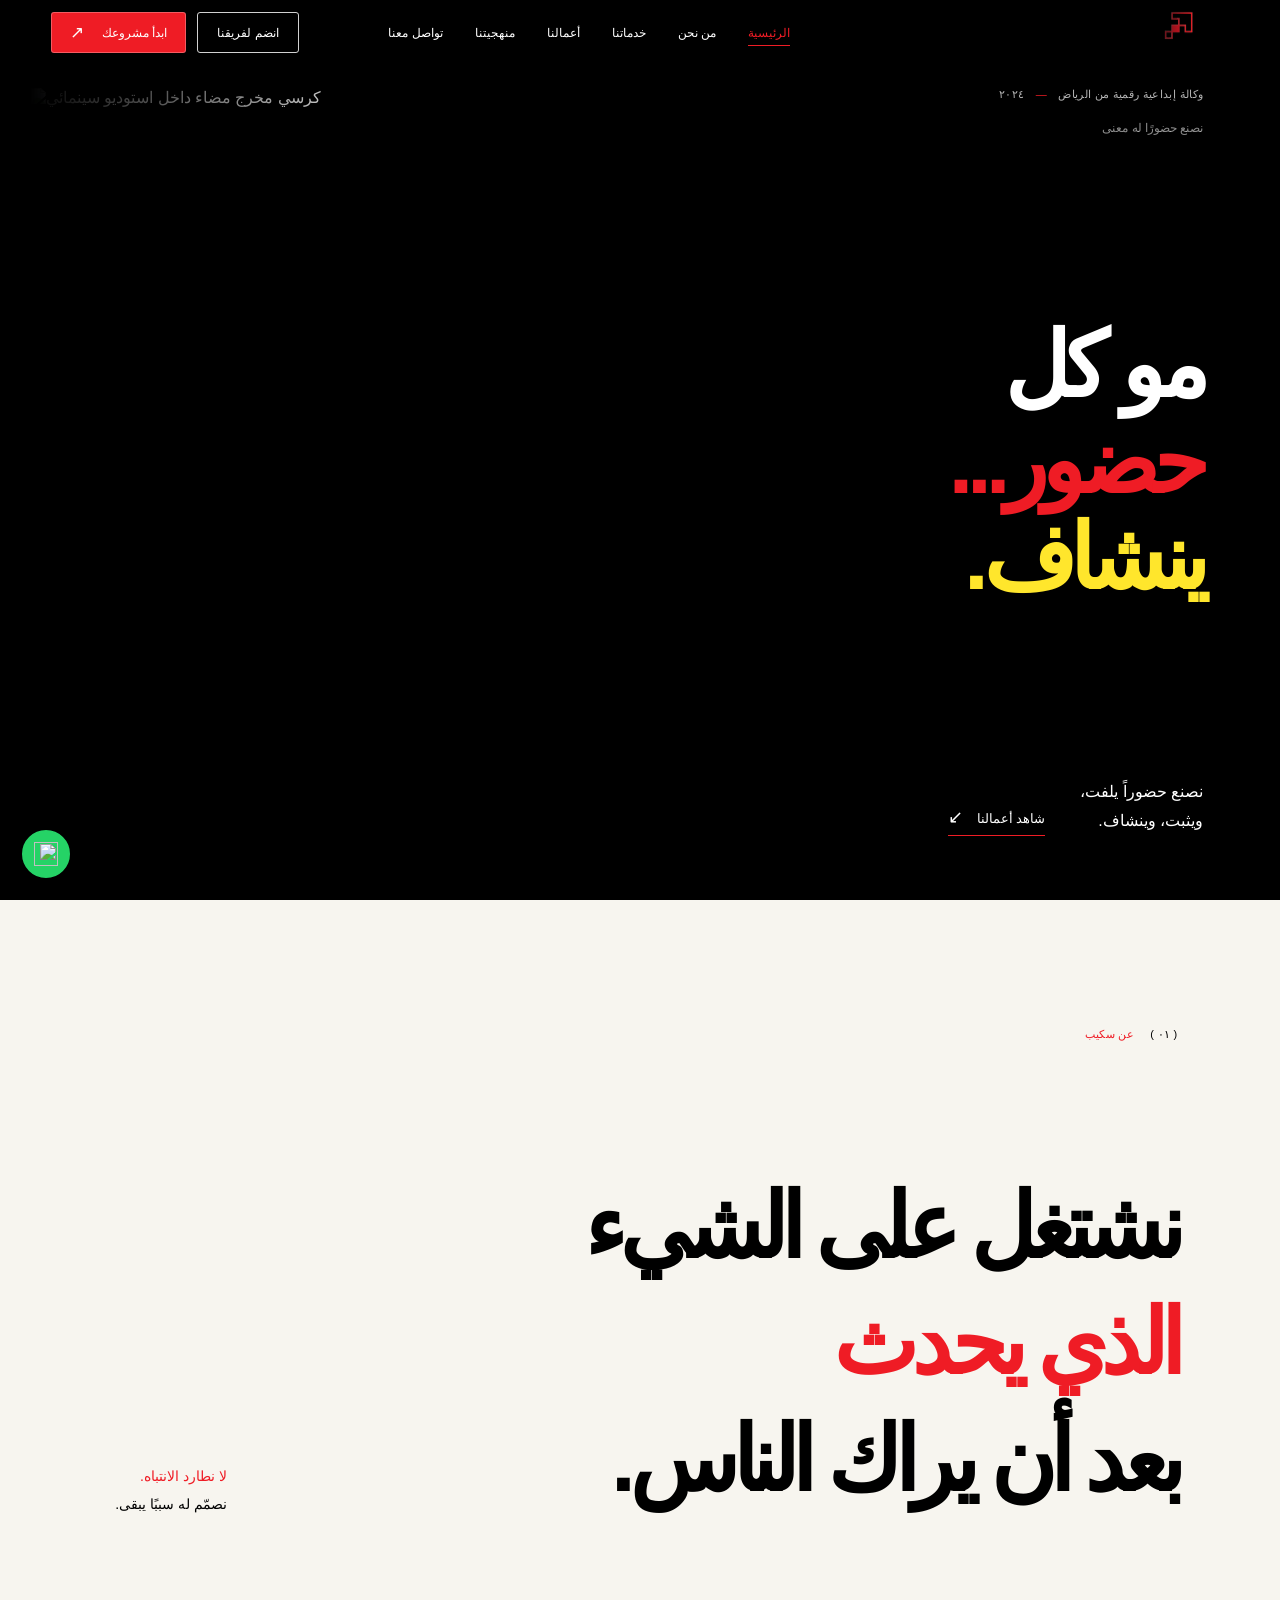
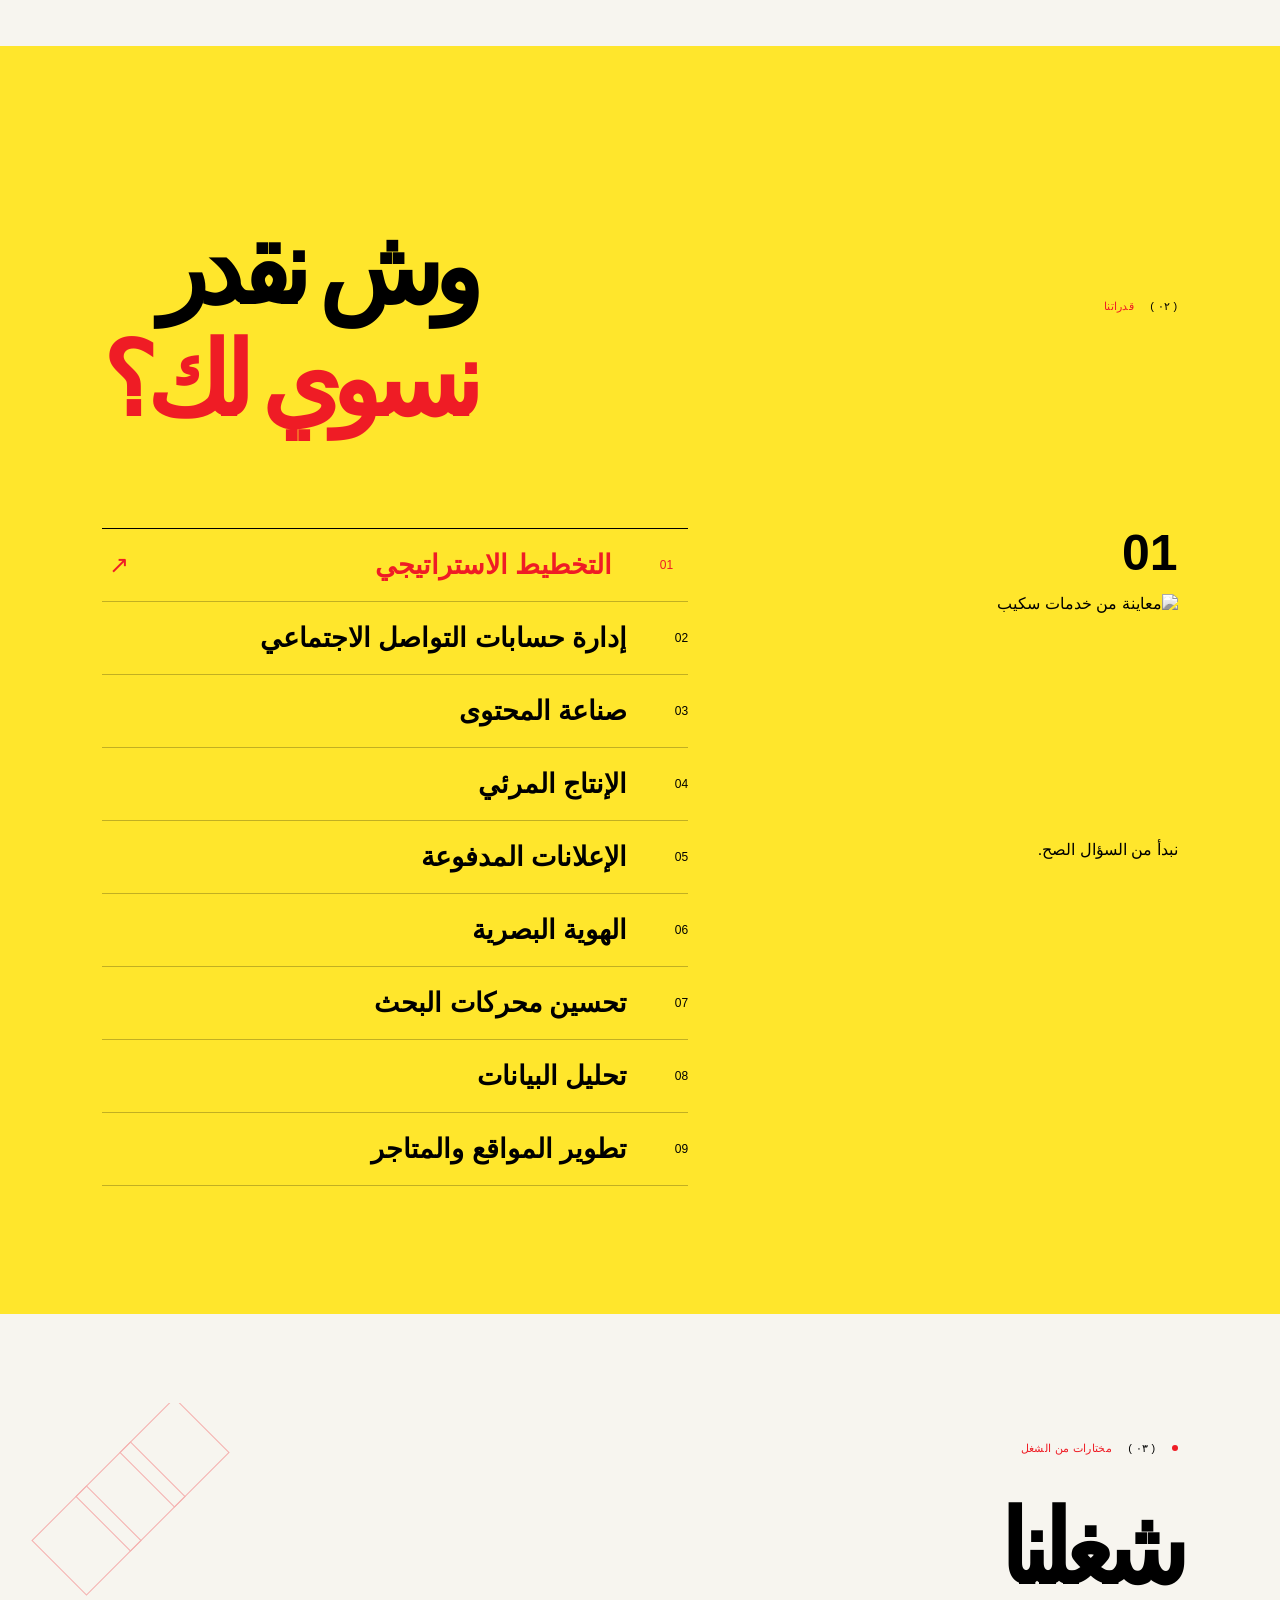
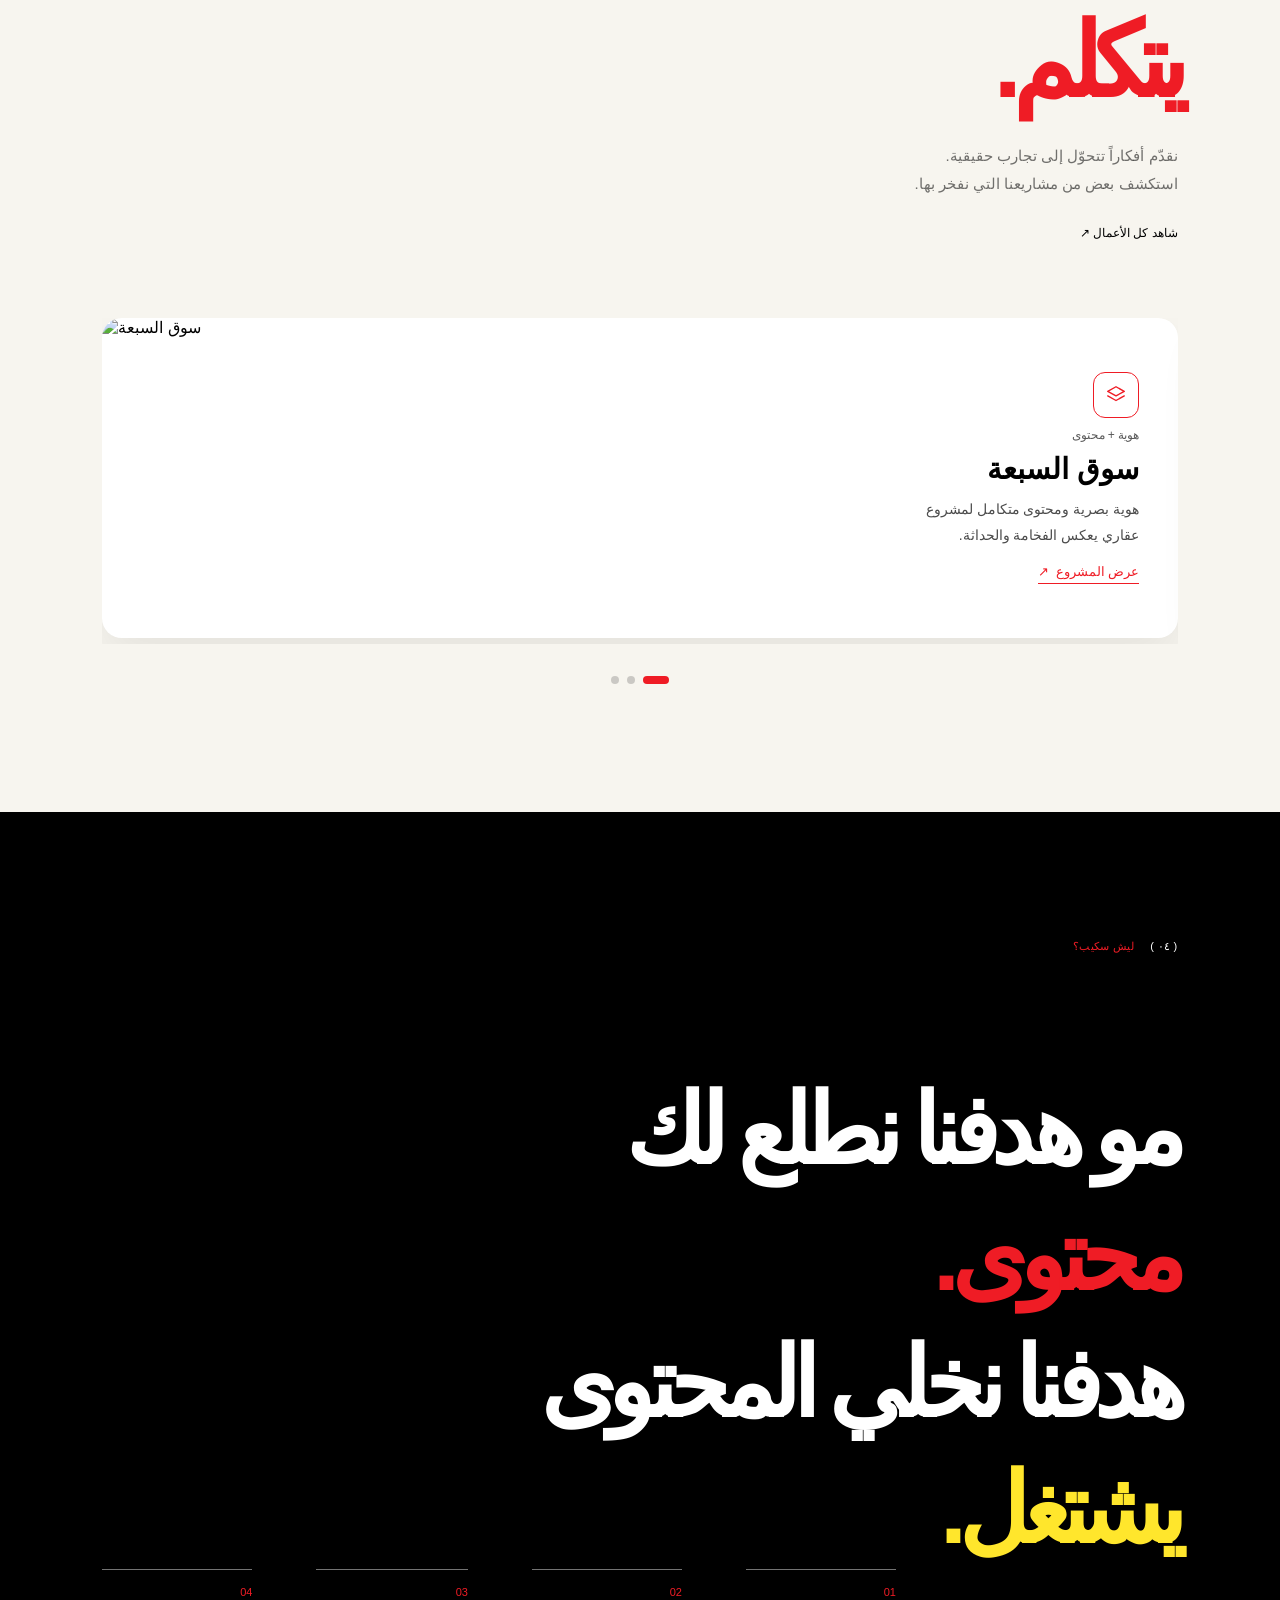
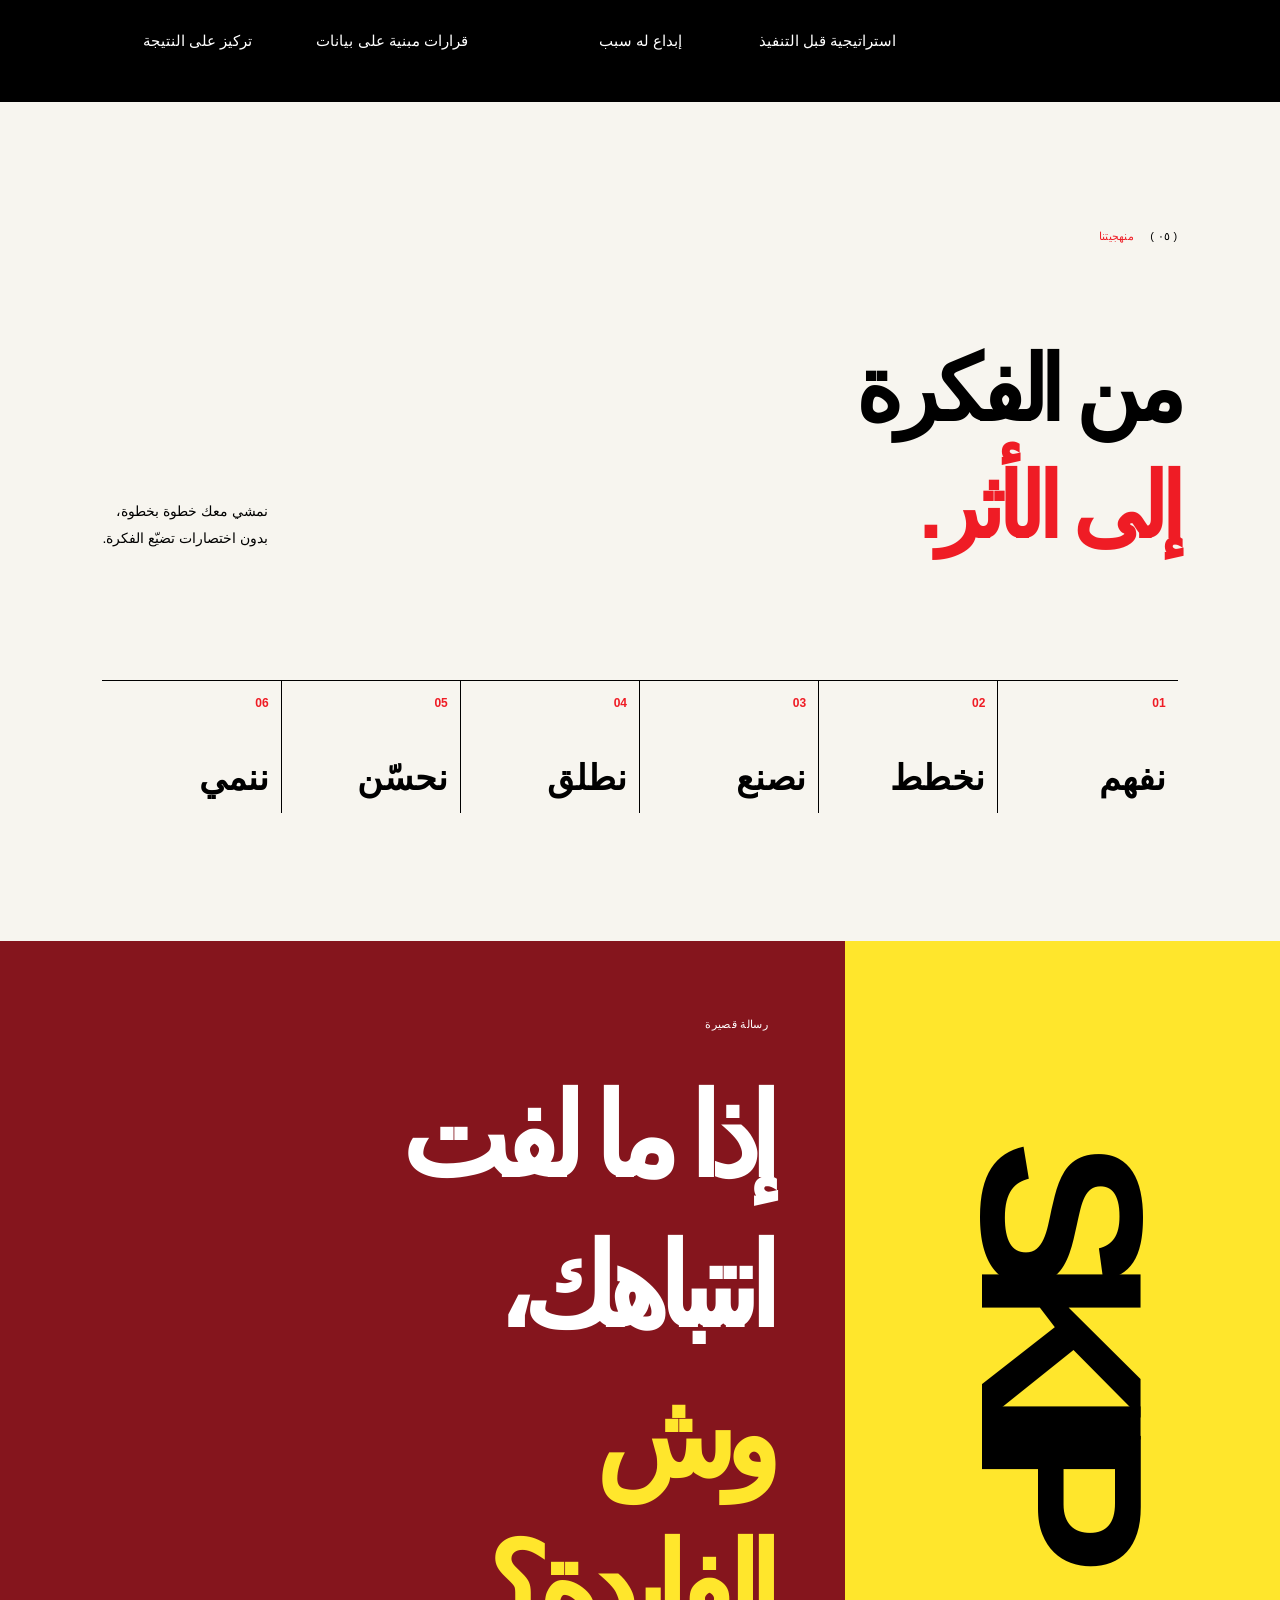
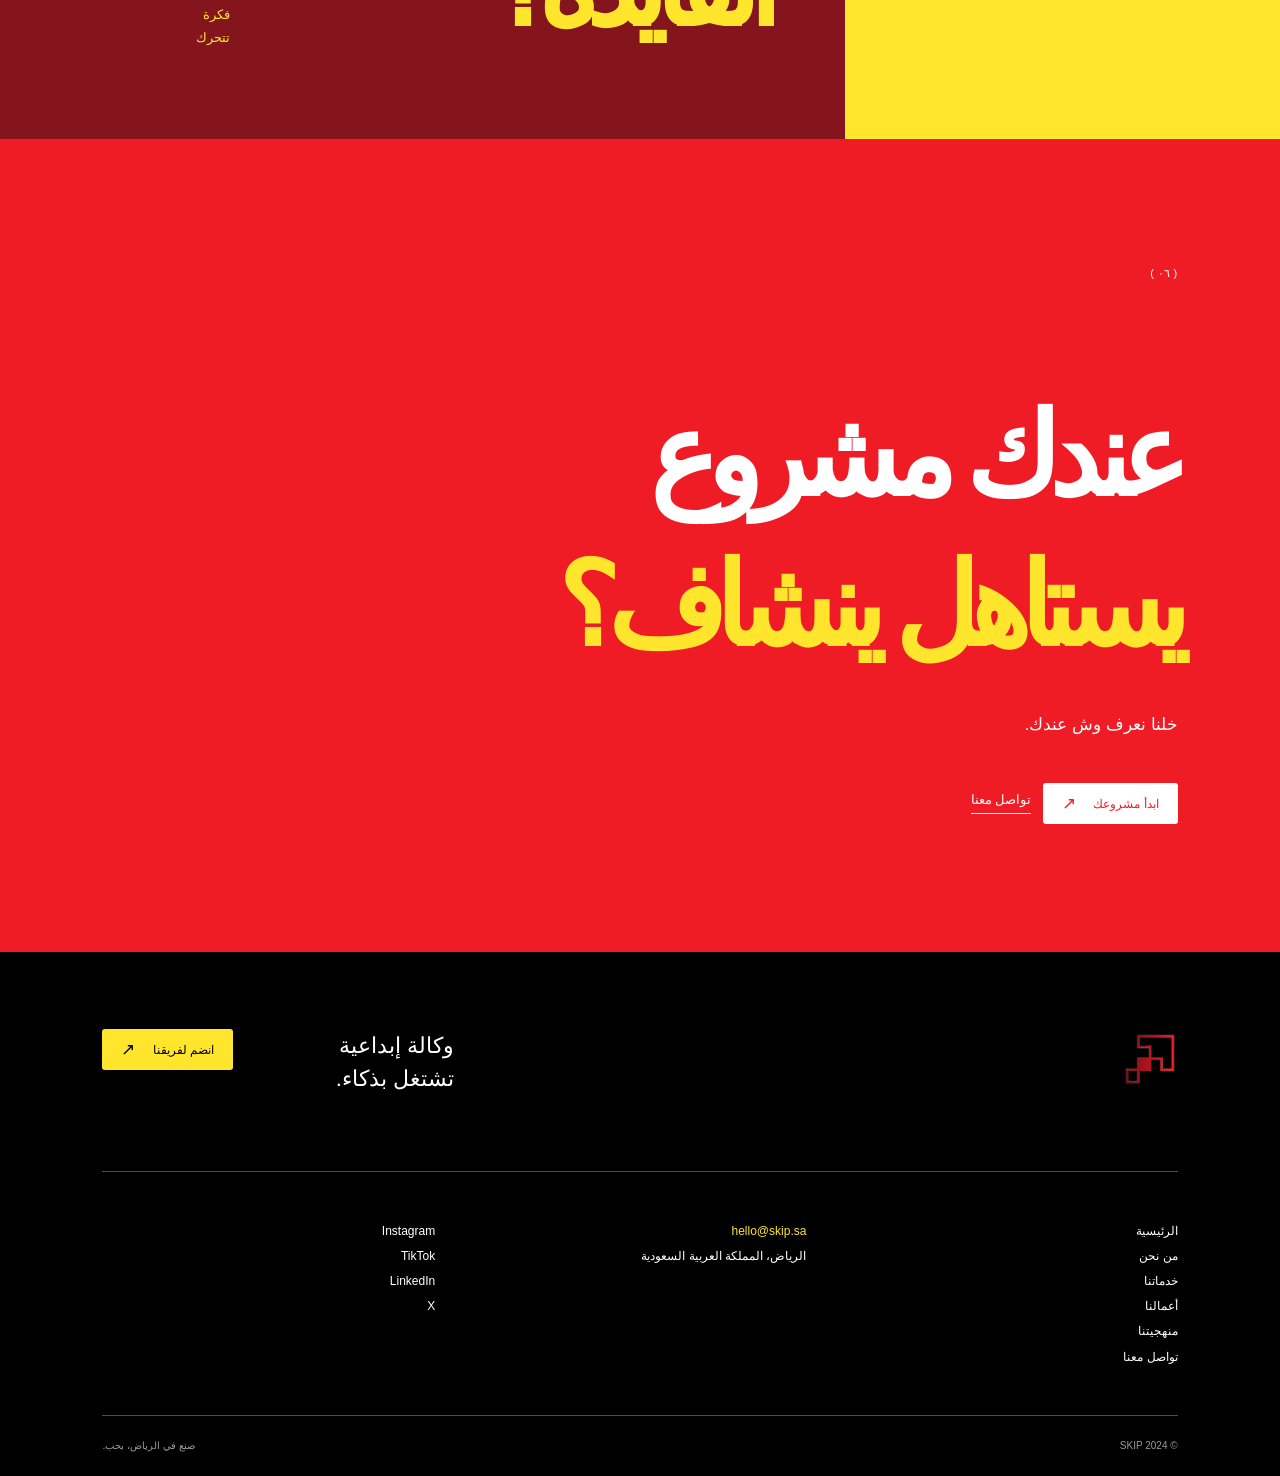
==== index.html @ 14f1bec9 "first commit" ====
<!doctype html>
<html lang="ar" dir="rtl">
  <head>
    <meta charset="UTF-8" />
    <script>
      document.documentElement.classList.add("js");
    </script>
    <meta name="viewport" content="width=device-width, initial-scale=1" />
    <title>SKIP — وكالة إبداعية رقمية</title>
    <meta
      name="description"
      content="وكالة إبداعية رقمية من الرياض. نصنع حضورًا يلفت، ويثبت، ويشتغل."
    />
    <meta name="color-scheme" content="light" />
    <meta name="theme-color" content="#f7f5ef" />

    <link
      rel="icon"
      href="assets/images/logo-removebg-preview.png"
      media="(prefers-color-scheme: light)"
    />
    <link
      rel="icon"
      href="assets/images/logo-removebg-preview.png"
      media="(prefers-color-scheme: dark)"
    />
    <link
      rel="icon"
      href="assets/images/logo-removebg-preview.png"
      type="image/svg+xml"
    />
    <link
      rel="apple-touch-icon"
      href="assets/images/logo-removebg-preview.png"
    />

    <link
      rel="preconnect"
      href="https://hebbkx1anhila5yf.public.blob.vercel-storage.com"
    />
    <link rel="preconnect" href="https://images.unsplash.com" />
    <link rel="dns-prefetch" href="https://cdn.simpleicons.org" />

    <link rel="stylesheet" href="css/style.css" />
  </head>
  <body class="antialiased" data-page="home">
    <main dir="rtl" class="site-shell">
      <span
        class="scroll-sentinel"
        id="scroll-sentinel"
        aria-hidden="true"
      ></span>

      <header class="site-header">
        <a class="brand-mark" href="#top" aria-label="SKIP الرئيسية"
          ><img
            src="assets/images/logo-removebg-preview.png"
            alt="شعار SKIP"
            width="100"
            height="32"
        /></a>

        <nav class="desktop-nav" aria-label="التنقل الرئيسي">
          <a href="#top">الرئيسية</a>
          <a href="#section-1">من نحن</a>
          <a href="#section-2">خدماتنا</a>
          <a href="#work">أعمالنا</a>
          <a href="#section-5">منهجيتنا</a>
          <a href="#contact">تواصل معنا</a>
        </nav>

        <div class="header-actions">
          <a class="text-link creative-link" href="join-team.html"
            >انضم لفريقنا</a
          >
          <a class="button button-dark" href="start-project.html"
            >ابدأ مشروعك <span>↗</span></a
          >
          <button
            class="menu-toggle"
            type="button"
            id="menu-toggle"
            aria-expanded="false"
            aria-controls="mobile-menu"
          >
            <span></span>
            <span></span>
          </button>
        </div>

        <nav id="mobile-menu" class="mobile-menu" aria-label="قائمة الهاتف">
          <a href="#top" data-menu-link>الرئيسية</a>
          <a href="#section-1" data-menu-link>من نحن</a>
          <a href="#section-2" data-menu-link>خدماتنا</a>
          <a href="#work" data-menu-link>أعمالنا</a>
          <a href="#section-5" data-menu-link>منهجيتنا</a>
          <a href="#contact" data-menu-link>تواصل معنا</a>
          <a href="join-team.html" data-menu-link>انضم لفريقنا</a>
          <a href="start-project.html" data-menu-link>ابدأ مشروعك</a>
        </nav>
      </header>

      <section id="top" class="hero-section">
        <div class="hero-copy">
          <div class="hero-intro" data-reveal-group>
            <p class="eyebrow">
              وكالة إبداعية رقمية من الرياض <span>—</span> ٢٠٢٤
            </p>
            <p class="hero-kicker">نصنع حضورًا له معنى</p>
          </div>

          <div class="hero-title-wrap">
            <h1>
              <span class="hero-line-white">مو كل</span>
              <span class="hero-line-red">حضور...</span>
              <span class="hero-line-yellow">ينشاف.</span>
            </h1>
          </div>
          <div class="hero-foot">
            <p>نصنع حضوراً يلفت،<br />ويثبت، وينشاف.</p>
            <div class="hero-ctas">
              <a href="#work" class="hero-work-link"
                >شاهد أعمالنا <span>↙</span></a
              >
              <!-- <a href="start-project.html" class="circle-arrow" aria-label="ابدأ مشروعك">↙</a> -->
            </div>
          </div>
        </div>
        <div class="hero-art">
          <div class="hero-image-wrap">
            <img
              src="https://hebbkx1anhila5yf.public.blob.vercel-storage.com/ChatGPT%20Image%2030%20%D8%A3%D8%BA%D8%B3%D8%B7%D8%B3%202026%D8%8C%2005_46_35%20%D9%85-eQ2KeoS0huCJBtRenWga2kwiHVW7e3.png"
              alt="كرسي مخرج مضاء داخل استوديو سينمائي"
              loading="eager"
              fetchpriority="high"
              decoding="async"
            />
          </div>
        </div>
      </section>

      <section id="section-1" class="statement-section section-pad">
        <p class="section-index" data-reveal>( ٠١ ) <span>عن سكيب</span></p>
        <h2 data-reveal data-reveal-delay="1">
          نشتغل على الشيء<br /><span>الذي يحدث</span><br />بعد أن يراك الناس.
        </h2>
        <div class="statement-note" data-reveal data-reveal-delay="2">
          <span>لا نطارد الانتباه.</span><br />نصمّم له سببًا يبقى.
        </div>
      </section>

      <section id="section-2" class="services-section section-pad">
        <div class="section-heading">
          <p class="section-index" data-reveal>( ٠٢ ) <span>قدراتنا</span></p>
          <h2 data-reveal data-reveal-delay="1">
            وش نقدر<br /><span>نسوي لك؟</span>
          </h2>
        </div>
        <div class="services-layout">
          <div class="service-preview" data-reveal data-reveal-delay="1">
            <div class="preview-number" id="preview-number">01</div>
            <div class="preview-frame">
              <img
                id="preview-image"
                src="https://images.unsplash.com/photo-1558655146-d09347e92766?auto=format&fit=crop&w=900&q=80"
                alt="معاينة من خدمات سكيب"
                decoding="async"
              />
            </div>
            <p id="preview-desc">نبدأ من السؤال الصح.</p>
          </div>
          <div class="service-list" id="service-list" data-reveal-group>
            <button class="service-row is-active" data-index="0">
              <span>01</span><strong>التخطيط الاستراتيجي</strong><i>↗</i>
            </button>
            <button class="service-row" data-index="1">
              <span>02</span><strong>إدارة حسابات التواصل الاجتماعي</strong
              ><i>↗</i>
            </button>
            <button class="service-row" data-index="2">
              <span>03</span><strong>صناعة المحتوى</strong><i>↗</i>
            </button>
            <button class="service-row" data-index="3">
              <span>04</span><strong>الإنتاج المرئي</strong><i>↗</i>
            </button>
            <button class="service-row" data-index="4">
              <span>05</span><strong>الإعلانات المدفوعة</strong><i>↗</i>
            </button>
            <button class="service-row" data-index="5">
              <span>06</span><strong>الهوية البصرية</strong><i>↗</i>
            </button>
            <button class="service-row" data-index="6">
              <span>07</span><strong>تحسين محركات البحث</strong><i>↗</i>
            </button>
            <button class="service-row" data-index="7">
              <span>08</span><strong>تحليل البيانات</strong><i>↗</i>
            </button>
            <button class="service-row" data-index="8">
              <span>09</span><strong>تطوير المواقع والمتاجر</strong><i>↗</i>
            </button>
          </div>
        </div>
      </section>

      <section id="work" class="work-section section-pad">
        <div class="work-heading" data-reveal-group>
          <p class="section-index">
            <span class="index-dot"></span>( ٠٣ ) <span>مختارات من الشغل</span>
          </p>
          <h2>شغلنا<br /><span>يتكلم.</span></h2>
          <p class="work-lead">
            نقدّم أفكاراً تتحوّل إلى تجارب حقيقية.<br />استكشف بعض من مشاريعنا
            التي نفخر بها.
          </p>
          <a class="text-link" href="#contact">شاهد كل الأعمال ↗</a>
        </div>

        <svg
          class="work-decor"
          viewBox="0 0 200 200"
          fill="none"
          stroke="currentColor"
          stroke-width="1"
          aria-hidden="true"
        >
          <rect
            x="20"
            y="90"
            width="70"
            height="70"
            transform="rotate(45 55 125)"
          ></rect>
          <rect
            x="60"
            y="50"
            width="70"
            height="70"
            transform="rotate(45 95 85)"
          ></rect>
          <rect
            x="100"
            y="10"
            width="70"
            height="70"
            transform="rotate(45 135 45)"
          ></rect>
        </svg>

        <div class="work-carousel">
          <div
            class="work-track"
            id="work-track"
            tabindex="0"
            role="region"
            aria-label="مختارات من أعمالنا"
            data-reveal-group
          >
            <article class="work-card" data-index="0">
              <div class="work-card-media">
                <img
                  src="https://images.unsplash.com/photo-1518005020951-eccb494ad742?auto=format&fit=crop&w=1200&q=85"
                  alt="سوق السبعة"
                  loading="lazy"
                  decoding="async"
                />
              </div>
              <div class="work-card-body">
                <div class="work-card-icon" aria-hidden="true">
                  <svg
                    viewBox="0 0 24 24"
                    fill="none"
                    stroke="currentColor"
                    stroke-width="1.5"
                    stroke-linecap="round"
                    stroke-linejoin="round"
                  >
                    <path d="M12 3l9 5-9 5-9-5 9-5z"></path>
                    <path d="M3 13l9 5 9-5"></path>
                  </svg>
                </div>
                <span class="work-card-tag">هوية + محتوى</span>
                <h3>سوق السبعة</h3>
                <p>
                  هوية بصرية ومحتوى متكامل لمشروع عقاري يعكس الفخامة والحداثة.
                </p>
                <a class="work-card-link" href="#contact"
                  >عرض المشروع <span>↗</span></a
                >
              </div>
            </article>

            <article class="work-card work-card--dark" data-index="1">
              <div class="work-card-media">
                <img
                  src="https://images.unsplash.com/photo-1539650116574-75c0c6d73f6e?auto=format&fit=crop&w=1200&q=85"
                  alt="موسم الرياض"
                  loading="lazy"
                  decoding="async"
                />
              </div>
              <div class="work-card-body">
                <div class="work-card-icon" aria-hidden="true">
                  <svg
                    viewBox="0 0 24 24"
                    fill="none"
                    stroke="currentColor"
                    stroke-width="1.5"
                    stroke-linecap="round"
                    stroke-linejoin="round"
                  >
                    <rect x="9" y="3" width="6" height="11" rx="3"></rect>
                    <path d="M5 11a7 7 0 0 0 14 0"></path>
                    <path d="M12 18v3"></path>
                    <path d="M9 21h6"></path>
                  </svg>
                </div>
                <span class="work-card-tag">حملة رقمية</span>
                <h3>موسم الرياض</h3>
                <p>
                  حملة رقمية متكاملة لواحد من أكبر المواسم الترفيهية في المنطقة.
                </p>
                <a class="work-card-link" href="#contact"
                  >عرض المشروع <span>↗</span></a
                >
              </div>
            </article>

            <article class="work-card" data-index="2">
              <div class="work-card-media">
                <img
                  src="https://images.unsplash.com/photo-1493225457124-a3eb161ffa5f?auto=format&fit=crop&w=1200&q=85"
                  alt="صوت المكان"
                  loading="lazy"
                  decoding="async"
                />
              </div>
              <div class="work-card-body">
                <div class="work-card-icon" aria-hidden="true">
                  <svg
                    viewBox="0 0 24 24"
                    fill="none"
                    stroke="currentColor"
                    stroke-width="1.5"
                    stroke-linecap="round"
                    stroke-linejoin="round"
                  >
                    <path
                      d="M3 8a2 2 0 0 1 2-2h9a2 2 0 0 1 2 2v8a2 2 0 0 1-2 2H5a2 2 0 0 1-2-2V8z"
                    ></path>
                    <path d="M16 10l5-3v10l-5-3"></path>
                  </svg>
                </div>
                <span class="work-card-tag">إنتاج مرئي</span>
                <h3>صوت المكان</h3>
                <p>إنتاج مرئي وصوتي يوثّق تفاصيل المكان بأسلوب سينمائي مؤثر.</p>
                <a class="work-card-link" href="#contact"
                  >عرض المشروع <span>↗</span></a
                >
              </div>
            </article>
          </div>

          <div
            class="work-dots"
            id="work-dots"
            role="tablist"
            aria-label="التنقل بين المشاريع"
          >
            <button
              class="work-dot is-active"
              type="button"
              data-goto="0"
              role="tab"
              aria-selected="true"
              aria-label="مشروع سوق السبعة"
            ></button>
            <button
              class="work-dot"
              type="button"
              data-goto="1"
              role="tab"
              aria-selected="false"
              aria-label="مشروع موسم الرياض"
            ></button>
            <button
              class="work-dot"
              type="button"
              data-goto="2"
              role="tab"
              aria-selected="false"
              aria-label="مشروع صوت المكان"
            ></button>
          </div>
        </div>
      </section>

      <section id="section-4" class="why-section section-pad">
        <p class="section-index" data-reveal>( ٠٤ ) <span>ليش سكيب؟</span></p>
        <h2 data-reveal data-reveal-delay="1">
          مو هدفنا نطلع لك<br /><span>محتوى.</span><br />هدفنا نخلي المحتوى<br /><strong
            >يشتغل.</strong
          >
        </h2>
        <div class="why-list" data-reveal-group>
          <div>
            <span>01</span>
            <p>استراتيجية قبل التنفيذ</p>
          </div>
          <div>
            <span>02</span>
            <p>إبداع له سبب</p>
          </div>
          <div>
            <span>03</span>
            <p>قرارات مبنية على بيانات</p>
          </div>
          <div>
            <span>04</span>
            <p>تركيز على النتيجة</p>
          </div>
        </div>
      </section>

      <section id="section-5" class="process-section section-pad">
        <p class="section-index" data-reveal>( ٠٥ ) <span>منهجيتنا</span></p>
        <div class="process-heading" data-reveal-group>
          <h2>من الفكرة<br /><span>إلى الأثر.</span></h2>
          <p>نمشي معك خطوة بخطوة،<br />بدون اختصارات تضيّع الفكرة.</p>
        </div>
        <div class="process-line" data-reveal-group>
          <div><b>01</b><span>نفهم</span></div>
          <div><b>02</b><span>نخطط</span></div>
          <div><b>03</b><span>نصنع</span></div>
          <div><b>04</b><span>نطلق</span></div>
          <div><b>05</b><span>نحسّن</span></div>
          <div><b>06</b><span>ننمي</span></div>
        </div>
      </section>

      <section class="poster-section" data-reveal-group>
        <div class="poster-yellow">SKIP</div>
        <div class="poster-copy">
          <p>رسالة قصيرة</p>
          <h2>إذا ما لفت<br />انتباهك،<br /><span>وش الفايدة؟</span></h2>
        </div>
        <div class="poster-corner">فكرة<br />تتحرك</div>
      </section>

      <section id="contact" class="contact-section section-pad">
        <p class="section-index" data-reveal>
          ( ٠٦ ) <span>الخطوة الجاية</span>
        </p>
        <h2 data-reveal data-reveal-delay="1">
          عندك مشروع<br /><span>يستاهل ينشاف؟</span>
        </h2>
        <p data-reveal data-reveal-delay="2">خلنا نعرف وش عندك.</p>
        <div class="contact-actions" data-reveal data-reveal-delay="3">
          <a class="button button-light" href="start-project.html"
            >ابدأ مشروعك <span>↗</span></a
          >
          <a class="outline-link" href="mailto:hello@skip.sa">تواصل معنا</a>
        </div>
      </section>

      <footer id="join" class="site-footer">
        <div class="footer-top">
          <img
            src="assets/images/logo-removebg-preview.png"
            alt="شعار SKIP"
            width="54"
            height="58"
          />
          <p>وكالة إبداعية<br />تشتغل بذكاء.</p>
          <a class="button button-yellow" href="join-team.html"
            >انضم لفريقنا <span>↗</span></a
          >
        </div>
        <div class="footer-bottom">
          <div class="footer-nav">
            <a href="#top">الرئيسية</a>
            <a href="#section-1">من نحن</a>
            <a href="#section-2">خدماتنا</a>
            <a href="#work">أعمالنا</a>
            <a href="#section-5">منهجيتنا</a>
            <a href="#contact">تواصل معنا</a>
          </div>
          <div class="footer-contact">
            <a href="mailto:hello@skip.sa">hello@skip.sa</a>
            <span>الرياض، المملكة العربية السعودية</span>
          </div>
          <div class="socials">
            <a href="https://instagram.com" target="_blank" rel="noopener"
              >Instagram</a
            >
            <a href="https://tiktok.com" target="_blank" rel="noopener"
              >TikTok</a
            >
            <a href="https://linkedin.com" target="_blank" rel="noopener"
              >LinkedIn</a
            >
            <a href="https://x.com" target="_blank" rel="noopener">X</a>
          </div>
        </div>
        <div class="footer-legal">
          <span>© SKIP 2024</span>
          <span>صنع في الرياض، بحب.</span>
        </div>
      </footer>

      <a
        class="whatsapp"
        href="https://wa.me/966500000000"
        aria-label="تواصل معنا عبر واتساب"
      >
        <img
          src="https://cdn.simpleicons.org/whatsapp/ffffff"
          alt=""
          width="24"
          height="24"
          decoding="async"
        />
      </a>
    </main>

    <script src="js/main.js" defer></script>
  </body>
</html>
---- css/style.css ----
/* SKIP — وكالة إبداعية رقمية
   Static CSS, migrated from the Next.js/Tailwind build.
   Structure preserved 1:1 from the original design. */

@font-face { font-family: 'Bukra'; src: url('../assets/fonts/29ltbukraregular.otf') format('opentype'); font-weight: 400; font-display: swap; }
@font-face { font-family: 'Bukra'; src: url('../assets/fonts/29ltbukrabold.otf') format('opentype'); font-weight: 700; font-display: swap; }

:root { --background: #f7f5ef; --foreground: #000; --black: #000; --paper: #f7f5ef; --red: #ef1c25; --burgundy: #85151d; --yellow: #ffe62c; --line: rgba(0,0,0,.24); }
* { box-sizing: border-box; }
html { scroll-behavior: smooth; background: var(--paper); }
body { margin: 0; background: var(--paper); color: var(--black); font-family: 'Bukra', sans-serif; font-weight: 400; }
a { color: inherit; text-decoration: none; }
button { font: inherit; }
.site-shell { overflow: hidden; }
.site-header { align-items: center; display: flex; height: 65px; justify-content: space-between; padding: 0 4vw; position: fixed; top: 0; width: 100%; z-index: 50; }
.brand-mark { display: block; height: 43px; width: 40px; }
.brand-mark img {  object-fit: contain;  }
.desktop-nav { display: flex; gap: 2rem; margin-right: auto; margin-left: 7vw; font-size: 12px; }
.desktop-nav a, .text-link { transition: color .25s ease; }
.menu-toggle, .mobile-menu { display: none !important; }
.site-header { color: white; }
.site-header .brand-mark { height: 48px; width: 128px; }
.site-header .brand-mark img { display: block; object-fit: contain; }

/* ==========================================================================
   STICKY HEADER — the header is always position:fixed (out of flow, exactly
   like the previous position:absolute, so switching to fixed introduces no
   layout shift: every hero section already pads its top to clear the
   header's height). At the top of the page it keeps its original
   transparent, white-on-dark-hero look; a tiny 0-size sentinel at the very
   top of <main> is watched by an IntersectionObserver in main.js, and the
   moment it scrolls out of view, ".is-scrolled" is added here, cross-fading
   in a light/neutral premium bar (colors inspired by the reference: cream
   background, dark text, red kept as an accent) with a soft shadow and a
   touch of blur. Pure CSS transition, toggled by the cheapest possible
   scroll signal — no scroll-event listener, no jank.
   ========================================================================== */
/* 1x1px rather than 0x0 — some engines never report a zero-area target as
   intersecting, which would make the sticky-header toggle fire only once.
   Absolutely positioned and out of flow either way, so this costs nothing
   in layout. */
.scroll-sentinel { height: 1px; position: absolute; top: 0; width: 1px; }

.site-header {
  background: transparent;
  box-shadow: 0 0 0 rgba(0, 0, 0, 0);
  transition: background-color .35s ease, box-shadow .35s ease, backdrop-filter .35s ease, color .35s ease;
}
.site-header.is-scrolled {
  background: rgba(247, 245, 239, .94);
  backdrop-filter: blur(14px);
  -webkit-backdrop-filter: blur(14px);
  box-shadow: 0 8px 28px rgba(0, 0, 0, .08);
  color: var(--black);
}
.site-header.is-scrolled .header-actions .creative-link {
  border-color: rgba(0, 0, 0, .22);
  color: var(--black);
}
.site-header.is-scrolled .header-actions .creative-link:hover {
  background: var(--black);
  color: white;
}
/* The "current page" white-fill treatment (see the nav active-state rules
   above) reads fine on the transparent/dark top-of-page header, but is
   nearly invisible against the light, scrolled header — swap it for a dark
   fill instead, which reads clearly on both the scrolled header itself and
   against the reference's light/dark-text aesthetic. */
.site-header.is-scrolled .header-actions .creative-link.is-active {
  background: var(--black);
  border-color: var(--black);
  color: white;
}
.site-header.is-scrolled .menu-toggle span { background: var(--black); }
.hero-copy h1, .statement-section h2, .section-heading h2, .work-heading h2, .why-section h2, .process-heading h2, .poster-copy h2, .contact-section h2 { text-wrap: balance; }
.hero-copy h1 { line-height: 1.12; }
.statement-section h2, .why-section h2, .poster-copy h2, .contact-section h2 { line-height: 1.2; }
.section-heading h2, .work-heading h2 { line-height: 1.08; }
.desktop-nav a:hover, .text-link:hover { color: var(--red); }
.header-actions, .contact-actions { align-items: center; display: flex; gap: .7rem; }
.text-link { font-size: 12px; }
.header-actions .creative-link { border: 1px solid rgba(255,255,255,.82); border-radius: 3px; color: white; display: inline-flex; padding: 13px 19px 12px; transition: background .25s ease, color .25s ease, transform .25s ease; }
.header-actions .creative-link:hover { background: white; color: var(--black); transform: translateY(-2px); }
.button { align-items: center; border: 1px solid transparent; border-radius: 3px; display: inline-flex; gap: 1.1rem; justify-content: space-between; padding: 13px 18px 12px; font-size: 12px; transition: transform .25s ease, background .25s ease, color .25s ease, border-color .25s ease; }
.button:hover { transform: translateY(-3px); }
.button span { font-size: 17px; line-height: .6; }
.header-actions .button-dark { background: var(--red); border-color: rgba(255,255,255,.28); color: white; }
.header-actions .button-dark:hover { background: #ff2932; border-color: white; }
.button-yellow { background: var(--yellow); color: var(--black); }
.button-light { background: white; color: var(--red); }
.button-red { background: var(--red); border-color: rgba(255,255,255,.22); color: white; }
.button-red:hover { background: #ff2932; border-color: white; }
.hero-section { background: var(--black); color: white; display: grid; grid-template-columns: 45% 55%; min-height: 780px; padding-top: 88px; }
.hero-copy { display: flex; flex-direction: column; justify-content: space-between; padding: 0vw 5vw 5vw 4vw; position: relative; z-index: 2; }
.hero-title-wrap { margin-top: auto; margin-bottom: auto; padding: 3vw 0; }
.hero-kicker { color: rgba(255,255,255,.55); font-size: 12px;}
.hero-intro{ display: flex; flex-direction: column; gap: .5rem; }
.eyebrow, .section-index, .art-caption, .poster-copy p { font-size: 11px; letter-spacing: .03em; margin: 0; }
.eyebrow { color: rgba(255,255,255,.7); }
.eyebrow span { color: var(--red); margin: 0 8px; }
.hero-copy h1 { display: flex; flex-direction: column; font-size: clamp(64px, 7vw, 138px); font-weight: 700; letter-spacing: -.07em; line-height: 1.02; margin: 0; }
.hero-copy h1 span { color: inherit; display: block; }
.hero-line-white { color: white !important; }
.hero-line-red { color: var(--red) !important; margin-top: .05em; }
.hero-line-yellow { color: var(--yellow) !important; margin-top: .05em; }
.hero-foot { gap: 2rem; }
.hero-ctas { align-items: center; display: flex; gap: 1.5rem; }
.hero-work-link { border-bottom: 1px solid var(--red); font-size: 13px; padding-bottom: 7px; transition: color .25s ease, border-color .25s ease; }
.hero-work-link span { display: inline-block; font-size: 18px; margin-right: .6rem; transition: transform .25s ease; }
.hero-work-link:hover { border-color: var(--yellow); color: var(--yellow); }
.hero-work-link:hover span { transform: translate(-3px, 3px); }
.hero-foot { align-items: end; display: flex; justify-content: space-between; }
.hero-foot p { font-size: 16px; line-height: 1.8; margin: 0; }
.circle-arrow { align-items: center; border: 1px solid rgba(255,255,255,.6); border-radius: 50%; display: flex; font-size: 23px; height: 57px; justify-content: center; transition: background .25s ease, color .25s ease; width: 57px; }
.circle-arrow:hover { background: var(--yellow); color: var(--black); }
.hero-art { overflow: hidden; position: relative; }
.hero-image-wrap { bottom: 0; height: 100%; left: 0; overflow: hidden; position: absolute; right: 0; top: 0; }
.hero-image-wrap::after { background: linear-gradient(90deg, rgba(0,0,0,.08), rgba(0,0,0,.1) 55%, var(--black) 100%), linear-gradient(0deg, rgba(0,0,0,.3), transparent 35%); content: ''; inset: 0; position: absolute; }
.hero-image-wrap img { filter: saturate(.65) contrast(1.12); object-fit: cover; object-position: center; transition: transform 1.2s cubic-bezier(.2,.7,.2,1); }
.hero-section:hover .hero-image-wrap img { transform: scale(1.025); }
.section-pad { padding: 10vw 8vw; }
.section-index { align-items: center; display: flex; gap: 1rem; }
.section-index span { color: var(--red); }
.statement-section { min-height: 650px; position: relative; }
.statement-section h2, .process-heading h2 { font-size: clamp(48px, 7vw, 110px); font-weight: 700; letter-spacing: -.08em; line-height: 1.3; margin: 10vw 0 0; }
.statement-section h2 span, .process-heading h2 span { color: var(--red); }
.statement-note { bottom: 10vw; font-size: 14px; line-height: 2; position: absolute; left: 9vw; }
.statement-note span { color: var(--red); }
.services-section { background: var(--yellow); }
.section-heading { display: flex; justify-content: space-between; }
.section-heading h2, .work-heading h2 { font-size: clamp(54px, 8vw, 120px); letter-spacing: -.1em; line-height: 1.1; margin: 3vw 0 0; }
.section-heading h2 span, .work-heading h2 span { color: var(--red); }
.services-layout { display: grid; gap: 8vw; grid-template-columns: 36% 1fr; margin-top: 7vw; }
.service-preview { align-self: start; position: sticky; top: 20px; }
.preview-number { font-size: 50px; font-weight: 700; line-height: 1; }
.preview-frame { height: 230px; margin: 1rem 0; overflow: hidden; position: relative; }
.preview-frame img { filter: grayscale(1) contrast(1.2); object-fit: cover; }
.service-preview p { font-size: 16px; margin: 0; }
.service-list { border-top: 1px solid var(--black); }
.service-row { align-items: center; background: transparent; border: 0; border-bottom: 1px solid var(--line); cursor: pointer; display: grid; gap: 1rem; grid-template-columns: 45px 1fr 30px; padding: 20px 0; text-align: right; transition: padding .25s ease, color .25s ease; width: 100%; }
.service-row span { font-size: 12px; }
.service-row strong { font-size: clamp(20px, 2.1vw, 30px); font-weight: 700; }
.service-row i { font-size: 24px; font-style: normal; opacity: 0; transition: opacity .25s ease; }
.service-row.is-active, .service-row:hover { color: var(--red); padding-right: 15px; }
.service-row.is-active i, .service-row:hover i { opacity: 1; }
.work-section { background: var(--paper); overflow: hidden; position: relative; }
.why-section { background: var(--black); color: white; min-height: 800px; position: relative; }
.why-section .section-index { color: white; }
.why-section h2 { font-size: clamp(46px, 7.6vw, 115px); letter-spacing: -.09em; line-height: 1.3; margin: 9vw 0 0; }
.why-section h2 span { color: var(--red); }.why-section h2 strong { color: var(--yellow); font-weight: 700; }
.why-list { bottom: 4vw; display: flex; gap: 5vw; left: 8vw; position: absolute; }
.why-list div { border-top: 1px solid rgba(255,255,255,.45); min-width: 150px; padding-top: 12px; }.why-list span { color: var(--red); font-size: 11px; }.why-list p { font-size: 15px; margin: 2rem 0 0; }
.process-section { min-height: 720px; }.process-heading { align-items: end; display: flex; justify-content: space-between; }.process-heading h2 { margin-top: 7vw; }.process-heading p { font-size: 14px; line-height: 1.9; }
.process-line { border-top: 1px solid var(--black); display: grid; grid-template-columns: repeat(6, 1fr); margin-top: 9vw; }.process-line div { border-right: 1px solid var(--black); padding: 15px 12px; }.process-line div:first-child { border-right: 0; }.process-line b { color: var(--red); display: block; font-size: 12px; }.process-line span { display: block; font-size: clamp(19px, 2.7vw, 37px); font-weight: 700; margin-top: 3rem; }
.poster-section { background: var(--burgundy); color: white; display: grid; grid-template-columns: 34% 1fr 18%; min-height: 650px; overflow: hidden; position: relative; }.poster-yellow { align-items: center; background: var(--yellow); color: var(--black); display: flex; font-size: clamp(80px, 18vw, 280px); font-weight: 700; justify-content: center; letter-spacing: -.15em; writing-mode: vertical-rl; }.poster-copy { align-self: center; padding: 6vw; }.poster-copy h2 { font-size: clamp(58px, 9vw, 140px); letter-spacing: -.1em; line-height: 1.3; margin: 2rem 0 0; }.poster-copy h2 span { color: var(--yellow); }.poster-corner { align-self: end; color: var(--yellow); font-size: 13px; line-height: 1.8; padding: 0 0 7vw; }
.contact-section { background: var(--red); color: white; min-height: 650px; }.contact-section h2 { font-size: clamp(55px, 9vw, 142px); letter-spacing: -.1em; line-height: 1.3; margin: 8vw 0 2rem; }.contact-section h2 span { color: var(--yellow); }.contact-section > p:not(.section-index) { font-size: 17px; }.contact-actions { margin-top: 3rem; }.outline-link { border-bottom: 1px solid white; font-size: 13px; padding-bottom: 6px; }
.site-footer { background: var(--black); color: white; padding: 6vw 8vw 2vw; }.footer-top { align-items: start; border-bottom: 1px solid rgba(255,255,255,.3); display: flex; justify-content: space-between; padding-bottom: 6vw; }.footer-top p { font-size: 22px; line-height: 1.5; margin: 0 auto 0 8vw; }.footer-top img { object-fit: contain; }.footer-bottom { display: grid; gap: 3vw; grid-template-columns: 1fr 1fr 1fr; padding: 4vw 0; }.footer-nav, .socials { display: flex; flex-direction: column; gap: .7rem; font-size: 12px; }.footer-nav a:hover, .socials a:hover { color: var(--yellow); }.footer-contact { display: flex; flex-direction: column; gap: .7rem; font-size: 12px; }.footer-contact a { color: var(--yellow); }.footer-legal { border-top: 1px solid rgba(255,255,255,.3); color: rgba(255,255,255,.6); display: flex; font-size: 10px; justify-content: space-between; padding-top: 1.5rem; }.whatsapp { align-items: center; background: #25d366; border: 2px solid var(--black); border-radius: 50%; bottom: 20px; display: flex; height: 52px; justify-content: center; left: 20px; position: fixed; transition: transform .25s ease; width: 52px; z-index: 20; }.whatsapp:hover { transform: translateY(-4px); }.whatsapp img { display: block; }
/* Note: the header/hero rules that used to live in this breakpoint (nav
   spacing, hero grid/typography) are now fully superseded by the more
   specific "final cinematic hero composition" 900px block further down —
   only the still-active services/why-list tweaks remain here. */
@media (max-width: 900px) { .services-layout { gap: 4vw; }.why-list { gap: 2vw; left: 8vw; }.why-list div { min-width: 125px; }.why-list p { font-size: 12px; } }
@media (max-width: 650px) { .site-header { height: 72px; padding: 0 6vw; }.desktop-nav { display:none; }.header-actions .button { padding: 11px 12px; }.menu-toggle { align-items: center; background: transparent; border: 0; cursor: pointer; display: flex; flex-direction: column; gap: 5px; justify-content: center; padding: 12px 0 12px 12px; }.menu-toggle span { background: white; display: block; height: 1px; width: 22px; }.mobile-menu { background: var(--black); border-top: 1px solid rgba(255,255,255,.25); display: flex !important; flex-direction: column; gap: 1.25rem; inset: 72px 0 auto; padding: 1.5rem 7vw 2rem; position: absolute; }.mobile-menu a { color: white; font-size: 20px; line-height: 1.5; }.mobile-menu a:hover { color: var(--yellow); }.hero-section { display:flex; flex-direction: column; min-height: 780px; padding-top: 72px; }.hero-copy { min-height: 480px; padding: 12vw 7vw 8vw; }.hero-copy h1 { font-size: clamp(62px, 18vw, 102px); line-height: 1.04; }.hero-title-wrap { margin-top: 12vw; padding: 4vw 0 8vw; }.hero-kicker { margin-bottom: 1.5rem; }.hero-foot { align-items: end; }.hero-ctas { gap: .8rem; }.hero-work-link { font-size: 11px; }.hero-foot p { font-size: 14px; }.hero-art { min-height: 360px; }.hero-image-wrap { height: 94%; left: 10%; top: 0; }.section-pad { padding: 22vw 7vw; }.statement-section { min-height: 610px; }.statement-section h2, .process-heading h2 { font-size: clamp(47px, 13vw, 74px); margin-top: 10vw; }.statement-note { bottom: 12vw; left: auto; right: 7vw; }.section-heading { display: block; }.section-heading h2, .work-heading h2 { font-size: clamp(60px, 17vw, 92px); margin-top: 13vw; }.services-layout { display:flex; flex-direction: column-reverse; margin-top: 18vw; }.service-preview { display:grid; gap: 1rem; grid-template-columns: 40px 1fr; position: static; }.preview-frame { grid-column: 1 / -1; height: 250px; margin: 0; }.service-preview p { grid-column: 1 / -1; }.service-row { padding: 18px 0; }.service-row strong { font-size: 18px; }.why-section { min-height: 730 px; }.why-section h2 { font-size: clamp(35px, 9vw, 76px); margin-top: 12vw; }.why-list { bottom: 25vw; display:grid; gap: 1.5rem; grid-template-columns: 1fr 1fr; left: 7vw; right: 7vw; }.why-list div { min-width: 0; }.why-list p { margin-top: 1rem; }.process-heading { align-items: start; display:block; }.process-heading p { margin-top: 3rem; }.process-line { grid-template-columns: repeat(3, 1fr); margin-top: 20vw; row-gap: 2rem; }.process-line div { min-height: 120px; }.process-line div:nth-child(4) { border-right: 0; }.process-line span { margin-top: 1.5rem; }.poster-section { display:grid; grid-template-columns: 26% 1fr; min-height: 600px; }.poster-yellow { font-size: 90px; }.poster-copy { padding: 10vw 6vw; }.poster-copy h2 { font-size: clamp(56px, 16vw, 90px); }.poster-corner { bottom: 5vw; font-size: 11px; position:absolute; right: 7vw; }.contact-section { min-height: 600px; }.contact-section h2 { font-size: clamp(59px, 16vw, 96px); margin-top: 10vw; }.footer-top { align-items: start; flex-wrap: wrap; gap: 2rem; }.footer-top p { font-size: 18px; margin: 0 0 0 auto; }.footer-top .button { flex-basis: 100%; justify-content: center; }.footer-bottom { grid-template-columns: 1fr 1fr; }.footer-contact { grid-column: 1 / -1; grid-row: 1; }.footer-legal { flex-direction: column; gap: .6rem; } }
@media (prefers-reduced-motion: reduce) { *, *::before, *::after { animation-duration: .01ms !important; animation-iteration-count: 1 !important; scroll-behavior: auto !important; transition-duration: .01ms !important; } }
:focus-visible { outline: 2px solid var(--red); outline-offset: 4px; }

/* Final cinematic hero composition */
.hero-section { grid-template-columns: 50% 50%; min-height: min(900px, 100svh); padding-top: 88px; }
.hero-art { grid-column: 1; grid-row: 1; min-height: 0; }
.hero-copy { animation: hero-copy-in .75s cubic-bezier(.2,.7,.2,1) both; grid-column: 2; grid-row: 1; padding-inline: 5vw 4vw; }
.hero-image-wrap { animation: hero-image-in 1.1s cubic-bezier(.2,.7,.2,1) both; inset: 0 4% 0 -8%; }
.hero-title-wrap { animation: hero-copy-in .75s .12s cubic-bezier(.2,.7,.2,1) both; }
.hero-foot { animation: hero-copy-in .75s .22s cubic-bezier(.2,.7,.2,1) both; }
@keyframes hero-copy-in { from { opacity: 0; transform: translateY(12px); } to { opacity: 1; transform: translateY(0); } }
@keyframes hero-image-in { from { opacity: 0; transform: scale(1.04); } to { opacity: 1; transform: scale(1); } }
.hero-image-wrap::after { background: linear-gradient(90deg, rgba(0,0,0,.04) 0%, rgba(0,0,0,.16) 58%, #000 100%), linear-gradient(0deg, rgba(0,0,0,.4), transparent 42%); }
.hero-image-wrap img { object-position: 42% center; }

@media (max-width: 900px) {
  .site-header { height: 76px; padding-inline: 5vw; }
  .desktop-nav, .header-actions .creative-link, .header-actions > .button { display: none !important; }
  .menu-toggle { align-items: center; background: transparent; border: 0; cursor: pointer; display: flex !important; flex-direction: column; gap: 6px; padding: 12px 0 12px 12px; position: relative; z-index: 3; }
  .menu-toggle span { background: white; display: block; height: 1px; transition: transform .25s ease; width: 25px; }
  .menu-toggle[aria-expanded="true"] span:first-child { transform: translateY(3.5px) rotate(45deg); }
  .menu-toggle[aria-expanded="true"] span:last-child { transform: translateY(-3.5px) rotate(-45deg); }
  .mobile-menu { background: rgba(0,0,0,.98); border-top: 1px solid rgba(255,255,255,.22); display: flex !important; flex-direction: column; gap: 0; inset: 76px 0 auto; padding: 1.25rem 7vw 1.75rem; position: absolute; z-index: 2; }
  .mobile-menu a { border-bottom: 1px solid rgba(255,255,255,.16); color: white; font-size: 17px; padding: .85rem 0; }
  .mobile-menu a:nth-last-child(-n+2) { color: var(--red); }
  .hero-section { display: grid; grid-template-columns: 1fr; min-height: 78svh; padding-top: 0; position: relative; }
  .hero-art { grid-column: 1; grid-row: 1; min-height: 78svh; position: absolute; inset: 0; }
  .hero-copy { grid-column: 1; grid-row: 1; min-height: 78svh; padding: 112px 7vw 7vw; position: relative; }
  .hero-image-wrap { inset: 0; }
  .hero-image-wrap::after { background: linear-gradient(90deg, rgba(0,0,0,.9), rgba(0,0,0,.38) 62%, rgba(0,0,0,.55)), linear-gradient(0deg, rgba(0,0,0,.78), transparent 58%); }
  .hero-image-wrap img { object-position: 36% center; }
  .hero-title-wrap { margin: auto 0; padding: 7vw 0; }
  .hero-copy h1 { font-size: clamp(60px, 17vw, 104px); line-height: 1.06; }
  .hero-kicker { margin-bottom: 1.25rem; }
  .hero-foot { align-items: end; }
}

@media (max-width: 520px) {
  .hero-section, .hero-art, .hero-copy { min-height: 82svh; }
  .hero-copy { padding-top: 100px; }
  .hero-copy h1 { font-size: clamp(54px, 17.5vw, 78px); }
  .hero-foot { gap: 1rem; }
  .hero-foot p { font-size: 13px; }
  .hero-ctas { gap: .65rem; }
  .circle-arrow { height: 48px; width: 48px; }
  .hero-image-wrap img { object-position: 30% center; }
}

/* Emulates Next.js <Image fill> behaviour for plain <img> tags:
   the image absolutely fills its positioned parent, matching the
   original layout exactly. */
.hero-image-wrap img,
.preview-frame img {
  position: absolute;
  inset: 0;
  width: 100%;
  height: 100%;
  display: block;
}

/* Prevent any accidental horizontal scroll */
html, body { max-width: 100%; overflow-x: hidden; }

/* Mobile / tablet full-screen nav menu: toggled via JS by adding/removing
   the "is-open" class (mirrors the original conditional React render). */
.mobile-menu:not(.is-open) { display: none !important; }

/* ==========================================================================
   HERO — desktop composition update: image on the left, copy on the right.
   Only the >=901px (desktop) arrangement is swapped here; the <=900px
   stacked/overlay hero (image behind full-bleed text) is untouched below.
   ========================================================================== */

/* The copy column always reads right-to-left regardless of how its parent
   grid is oriented (see the desktop direction flip below). */
.hero-copy { direction: rtl; text-align: right; }

@media (min-width: 901px) {
  /* Flipping the grid container to LTR makes grid-column 1 resolve to the
     physical left edge and column 2 to the physical right edge — i.e. the
     image (column 1) lands on the left and the copy (column 2) on the
     right, matching the reference layout, without touching the existing
     column numbers used everywhere else in this stylesheet. */
  .hero-section {
    direction: ltr;
    grid-template-columns: 58% 42%;
  }

  /* min-width: 0 is the standard fix for grid items overflowing their
     track and getting clipped by .site-shell's overflow:hidden — this is
     what was causing part of the copy column to disappear off-screen. */
  .hero-art,
  .hero-copy {
    min-width: 0;
  }

  .hero-copy {
    padding-inline: clamp(28px, 6vw, 88px) clamp(24px, 4vw, 56px);
    /* Cap the line length on very large / ultra-wide screens instead of
       letting the text column stretch edge to edge; extra space collects
       toward the image side, and the copy never gets cut off. */
    max-width: 760px;
    margin-inline-start: 0;
    margin-inline-end: auto;
  }

  .hero-copy h1,
  .hero-foot p,
  .eyebrow,
  .hero-kicker {
    max-width: 100%;
    overflow-wrap: break-word;
  }

  /* Mirror the bleed + vignette so the darker edge sits on the true outer
     (left) edge of the screen now that the image lives on the left. */
  .hero-image-wrap {
    inset: 0 -8% 0 4%;
  }

  .hero-image-wrap::after {
    background:
      linear-gradient(270deg, rgba(0,0,0,.04) 0%, rgba(0,0,0,.16) 58%, #000 100%),
      linear-gradient(0deg, rgba(0,0,0,.4), transparent 42%);
  }
}

/* ==========================================================================
   HERO — mobile / tablet spacing refinements (<=900px).
   Fixes tight/colliding Arabic headline lines; the image-behind-content
   composition itself (position: absolute, dark overlay) is unchanged.
   ========================================================================== */
@media (max-width: 900px) {
  .hero-copy h1 {
    line-height: 1.18;
  }
  .hero-line-red,
  .hero-line-yellow {
    margin-top: .12em;
  }
  .hero-kicker {
    margin-bottom: 1.1rem;
  }
  .hero-foot p {
    margin-bottom: .25rem;
  }
}

@media (max-width: 520px) {
  .hero-copy h1 {
    line-height: 1.22;
  }
  .hero-line-red,
  .hero-line-yellow {
    margin-top: .14em;
  }
  .hero-ctas {
    flex-wrap: wrap;
    row-gap: .75rem;
  }
}

/* Very small phones (e.g. 320–360px) */
@media (max-width: 380px) {
  .hero-copy h1 {
    font-size: clamp(42px, 15.5vw, 58px);
  }
  .hero-foot {
    align-items: flex-start;
    flex-direction: column;
    gap: 1rem;
  }
  .hero-ctas {
    width: 100%;
  }
}
.mobile-menu.is-open { display: flex !important; }

/* ==========================================================================
   WORK — "مختارات من الشغل" section redesign: heading + lead copy, a
   decorative wireframe accent, and a functional card carousel with dots.
   ========================================================================== */

.work-heading {
  margin-inline-end: auto;
  max-width: 640px;
  position: relative;
  z-index: 2;
}
.index-dot {
  background: var(--red);
  border-radius: 50%;
  display: inline-block;
  height: 6px;
  width: 6px;
}
.work-lead {
  color: rgba(0, 0, 0, .55);
  font-size: 15px;
  line-height: 1.85;
  margin: 1.5rem 0 0;
  max-width: 420px;
}
.work-heading .text-link {
  display: inline-block;
  margin-top: 1.75rem;
}

.work-decor {
  color: var(--red);
  height: 220px;
  left: 2vw;
  opacity: .3;
  position: absolute;
  top: 7vw;
  width: 220px;
  z-index: 1;
}

.work-carousel {
  margin-top: 6vw;
  position: relative;
  z-index: 2;
}
.work-track {
  direction: ltr; /* predictable, cross-browser scrollLeft math for the
                     carousel; text inside each card is reset to rtl below */
  display: flex;
  gap: clamp(16px, 2vw, 28px);
  overflow-x: auto;
  padding: 0 0 6px;
  position: relative; /* makes .work-track the offsetParent for its cards,
                          so card.offsetLeft is measured relative to it */
  scroll-behavior: smooth;
  scroll-snap-type: x mandatory;
  scrollbar-width: none;
}
.work-track::-webkit-scrollbar { display: none; }
.work-track:focus-visible { outline: 2px solid var(--red); outline-offset: 6px; }

.work-card {
  background: #fff;
  border-radius: 20px;
  box-shadow: 0 24px 48px rgba(0, 0, 0, .07);
  color: var(--black);
  display: grid;
  flex: 0 0 100%;
  grid-template-columns: 54% 46%;
  min-height: 320px;
  min-width: 0;
  overflow: hidden;
  scroll-snap-align: start;
}
.work-card--dark {
  background: var(--black);
  color: white;
}

.work-card-media {
  min-height: 240px;
  overflow: hidden;
  position: relative;
}
.work-card-media img {
  display: block;
  height: 100%;
  object-fit: cover;
  transition: transform .7s ease;
  width: 100%;
}
.work-card:hover .work-card-media img { transform: scale(1.05); }

.work-card-body {
  direction: rtl; /* keep Arabic copy right-to-left regardless of the
                     ltr scroll track / grid direction around it */
  display: flex;
  flex-direction: column;
  gap: .65rem;
  justify-content: center;
  min-width: 0;
  padding: clamp(24px, 3vw, 48px);
  text-align: right;
}
.work-card-icon {
  align-items: center;
  border: 1px solid var(--red);
  border-radius: 12px;
  color: var(--red);
  display: flex;
  height: 46px;
  justify-content: center;
  width: 46px;
}
.work-card-icon svg { height: 22px; width: 22px; }
.work-card-tag { font-size: 12px; opacity: .65; }
.work-card-body h3 { font-size: clamp(24px, 2.3vw, 32px); font-weight: 700; margin: 0; }
.work-card-body p { font-size: 14px; line-height: 1.85; margin: 0; max-width: 32ch; opacity: .7; }
.work-card-link {
  align-items: center;
  border-bottom: 1px solid var(--red);
  color: var(--red);
  display: inline-flex;
  font-size: 13px;
  gap: .4rem;
  margin-top: .3rem;
  padding-bottom: 4px;
  transition: color .2s ease, border-color .2s ease;
  width: fit-content;
}
.work-card-link:hover { border-color: var(--yellow); color: var(--yellow); }

.work-dots {
  display: flex;
  gap: .5rem;
  justify-content: center;
  margin-top: 2.5vw;
}
.work-dot {
  background: rgba(0, 0, 0, .18);
  border: 0;
  border-radius: 999px;
  cursor: pointer;
  height: 8px;
  padding: 0;
  transition: background .25s ease, width .25s ease;
  width: 8px;
}
.work-dot.is-active { background: var(--red); width: 26px; }

@media (min-width: 901px) {
  /* Same left-image / right-copy grid flip used in the hero: the track's
     own direction is already ltr, so the card just needs to place its
     first child (the media) in column 1 = the physical left. */
  .work-card { direction: ltr; }
}

@media (max-width: 900px) {
  .work-heading { margin-inline-end: 0; max-width: 100%; }
  .work-lead { max-width: 100%; }
  .work-decor { display: none; }
  .work-carousel { margin-top: 13vw; }
  .work-card {
    grid-template-columns: 1fr;
    grid-template-rows: auto auto;
    min-height: 0;
  }
  .work-card-media { aspect-ratio: 16 / 10; min-height: 0; }
  .work-card-body { padding: clamp(22px, 6vw, 34px); }
}

@media (max-width: 520px) {
  .work-card-body h3 { font-size: clamp(22px, 6.5vw, 28px); }
  .work-card-body p { font-size: 13.5px; max-width: 100%; }
  .work-dots { margin-top: 6vw; }
}

/* ==========================================================================
   SCROLL REVEAL — lightweight fade/slide-in as sections enter the viewport.
   Driven by main.js (IntersectionObserver, adds ".is-in"). The hidden
   initial state only ever applies when BOTH conditions hold: JS actually
   ran (documentElement got the "js" class before first paint — see the
   inline bootstrap script in <head>) AND the visitor has no reduced-motion
   preference. That means content is never stuck invisible for a no-JS
   visitor or a reduced-motion visitor — it just renders normally, with the
   global prefers-reduced-motion rule above also collapsing every
   transition/animation duration to near-zero as a second safety net.
   ========================================================================== */
@media (prefers-reduced-motion: no-preference) {
  .js [data-reveal],
  .js [data-reveal-group] > * {
    opacity: 0;
    transform: translateY(14px);
    transition: opacity .4s cubic-bezier(.16,.84,.44,1), transform .4s cubic-bezier(.16,.84,.44,1);
  }
  .js [data-reveal].is-in,
  .js [data-reveal-group].is-in > * {
    opacity: 1;
    transform: translateY(0);
  }
  .js [data-reveal][data-reveal-delay="1"] { transition-delay: .05s; }
  .js [data-reveal][data-reveal-delay="2"] { transition-delay: .09s; }
  .js [data-reveal][data-reveal-delay="3"] { transition-delay: .13s; }
  .js [data-reveal-group] > *:nth-child(1) { transition-delay: .02s; }
  .js [data-reveal-group] > *:nth-child(2) { transition-delay: .05s; }
  .js [data-reveal-group] > *:nth-child(3) { transition-delay: .08s; }
  .js [data-reveal-group] > *:nth-child(4) { transition-delay: .11s; }
  .js [data-reveal-group] > *:nth-child(5) { transition-delay: .14s; }
  .js [data-reveal-group] > *:nth-child(n+6) { transition-delay: .17s; }
}

/* ==========================================================================
   INTERACTION POLISH — small, premium hover/press/focus feedback layered
   onto the existing components. Purely additive; no layout changes.
   ========================================================================== */

/* Buttons: existing hover already lifts them; add a crisp press state. */
.button:active { transform: translateY(-1px) scale(.98); }
.circle-arrow:active { transform: scale(.94); }
.header-actions .creative-link:active { transform: translateY(0) scale(.98); }

/* Desktop nav: a thin underline that grows from the reading-start edge. */
.desktop-nav a { position: relative; }
.desktop-nav a::after {
  background: var(--red);
  bottom: -6px;
  content: '';
  height: 1px;
  inset-inline-start: 0;
  position: absolute;
  transform: scaleX(0);
  transform-origin: right;
  transition: transform .3s cubic-bezier(.16,.84,.44,1);
  width: 100%;
}
.desktop-nav a:hover::after,
.desktop-nav a:focus-visible::after { transform: scaleX(1); }

/* Mobile menu links: a subtle inward shift on hover/focus for feedback. */
.mobile-menu a { transition: color .2s ease, transform .2s ease, opacity .2s ease; }
.mobile-menu a:hover,
.mobile-menu a:focus-visible { transform: translateX(-6px); }

/* ==========================================================================
   NAV ACTIVE STATE — driven by js/main.js, which toggles .is-active on
   whichever nav link matches the current page/section (see the data-page
   attribute on <body>). Deliberately reuses each element's own existing
   hover treatment so the "current page" indicator reads as a natural,
   permanent version of an interaction the visitor has already seen,
   instead of introducing a new visual language.
   ========================================================================== */
.desktop-nav a.is-active { color: var(--red); }
.desktop-nav a.is-active::after { transform: scaleX(1); }

/* Mobile menu already colors the last two CTA-style links red regardless of
   page (see the :nth-last-child(-n+2) rule above), so a plain color swap
   alone wouldn't distinguish "this is the current page" from "this is just
   a highlighted action" when the active link happens to be one of those
   two. A small trailing dot (visually to the link's left, since it's the
   last DOM content in this RTL list) makes the current-page link
   unambiguous everywhere, including there. */
.mobile-menu a.is-active { color: var(--red); position: relative; }
.mobile-menu a.is-active::after {
  background: var(--red);
  border-radius: 50%;
  content: '';
  display: inline-block;
  height: 6px;
  margin-inline-start: .65rem;
  vertical-align: middle;
  width: 6px;
}

.header-actions .creative-link.is-active { background: white; color: var(--black); }
.header-actions .button-dark.is-active { background: #ff2932; border-color: white; }

/* Work cards: gentle lift to match the media zoom already in place. */
.work-card { transition: transform .35s cubic-bezier(.16,.84,.44,1), box-shadow .35s ease; }
.work-card:hover { box-shadow: 0 32px 60px rgba(0, 0, 0, .12); transform: translateY(-6px); }

/* Service rows: smooth the existing active/hover shift a touch further. */
.service-row { transition: padding .25s cubic-bezier(.16,.84,.44,1), color .25s ease; }
.service-row i { transition: opacity .25s ease, transform .25s ease; }
.service-row.is-active i, .service-row:hover i { transform: translateX(-3px); }

/* Preview image: crossfade between services instead of a hard swap. */
.preview-frame img { transition: opacity .25s ease; }

/* Work dots: smooth hover feedback before a dot becomes active. */
.work-dot { transition: background .25s ease, width .25s ease, transform .2s ease; }
.work-dot:hover { transform: scaleY(1.35); }

/* WhatsApp button already lifts on hover; add a matching press state. */
.whatsapp:active { transform: translateY(-1px) scale(.95); }
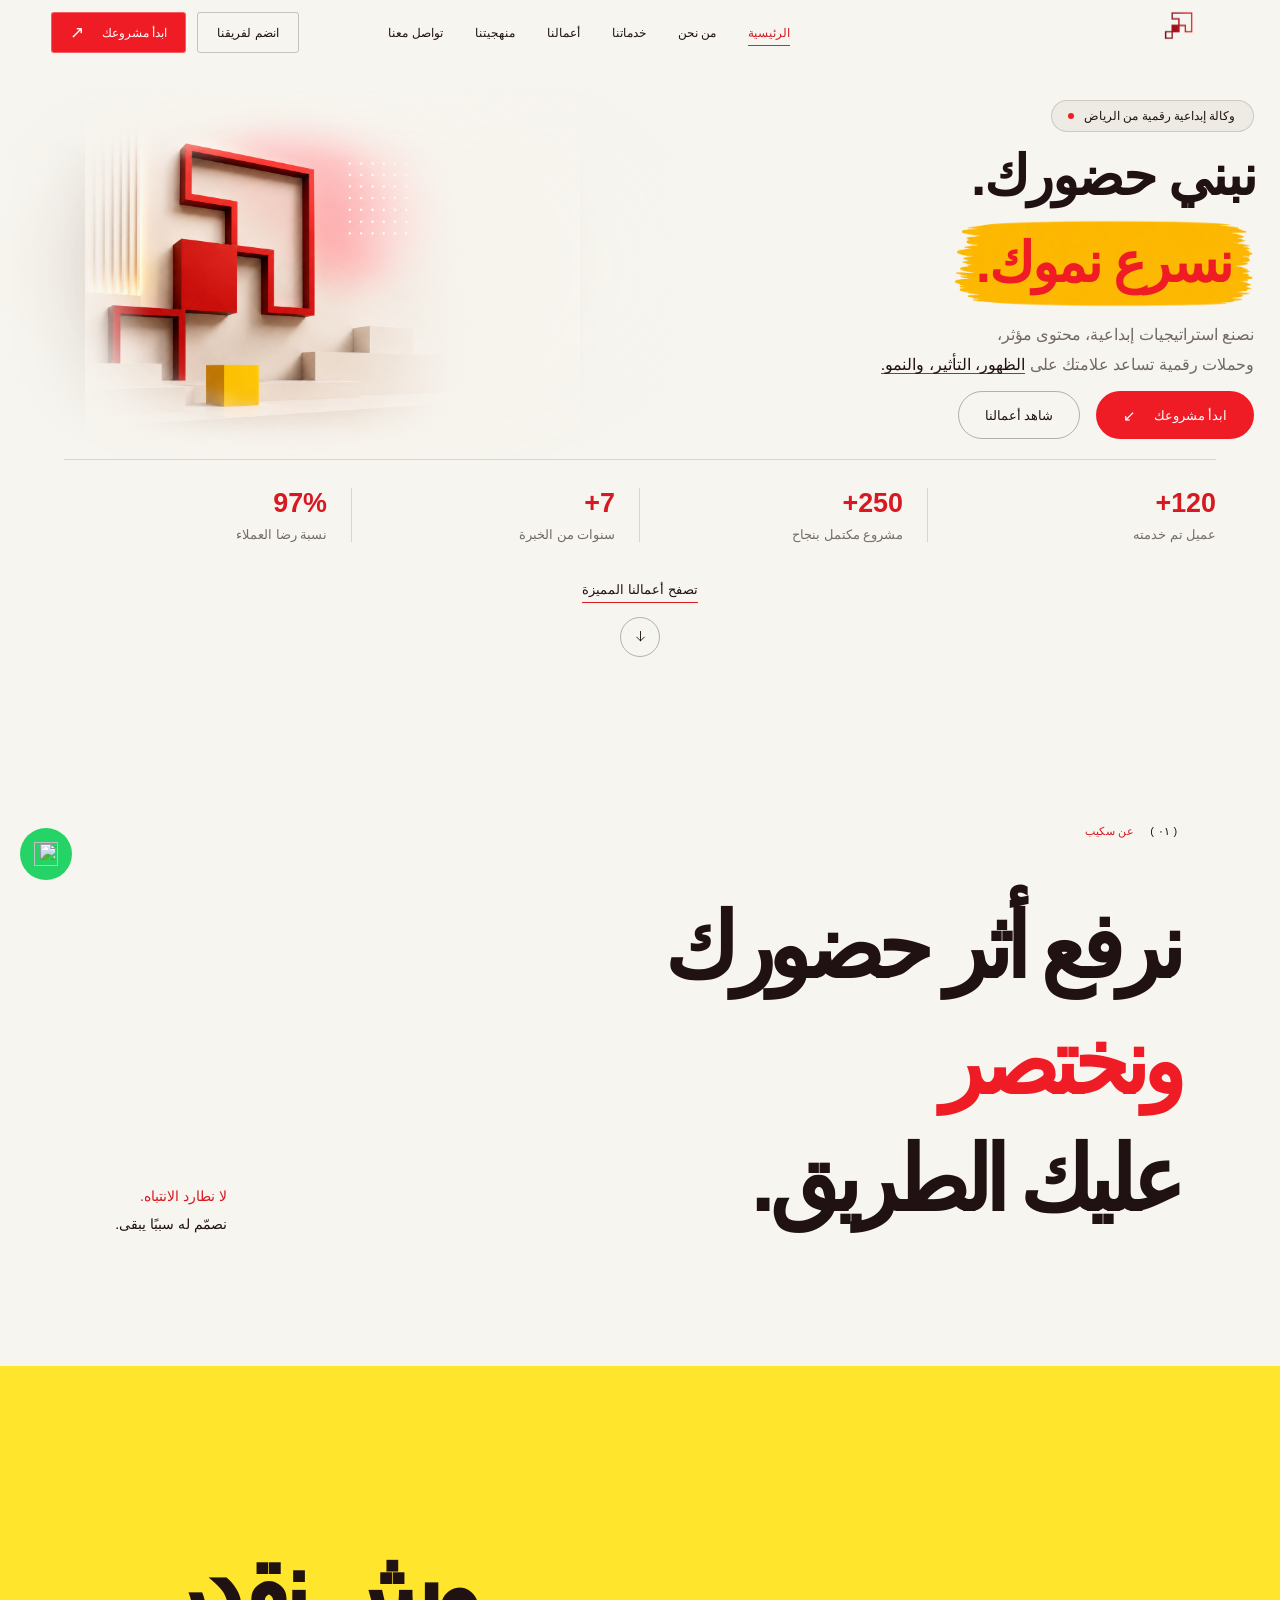
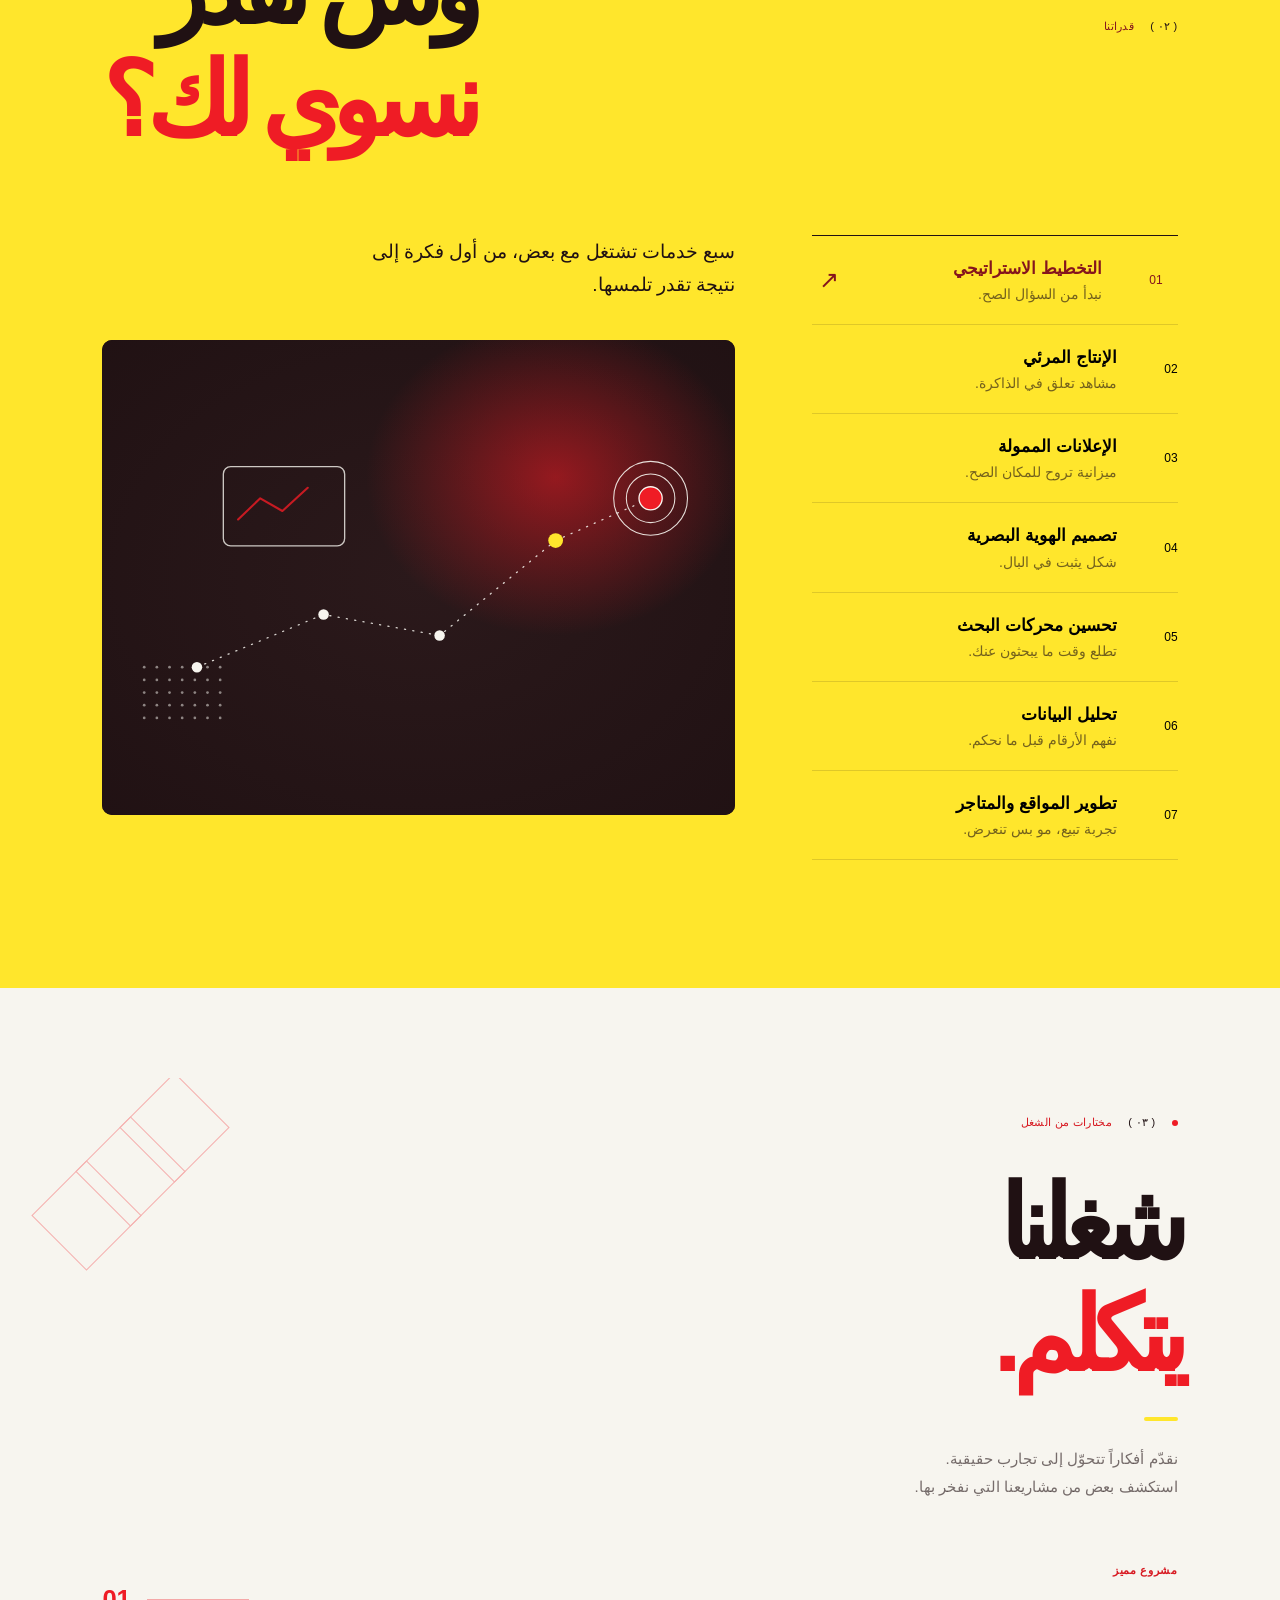
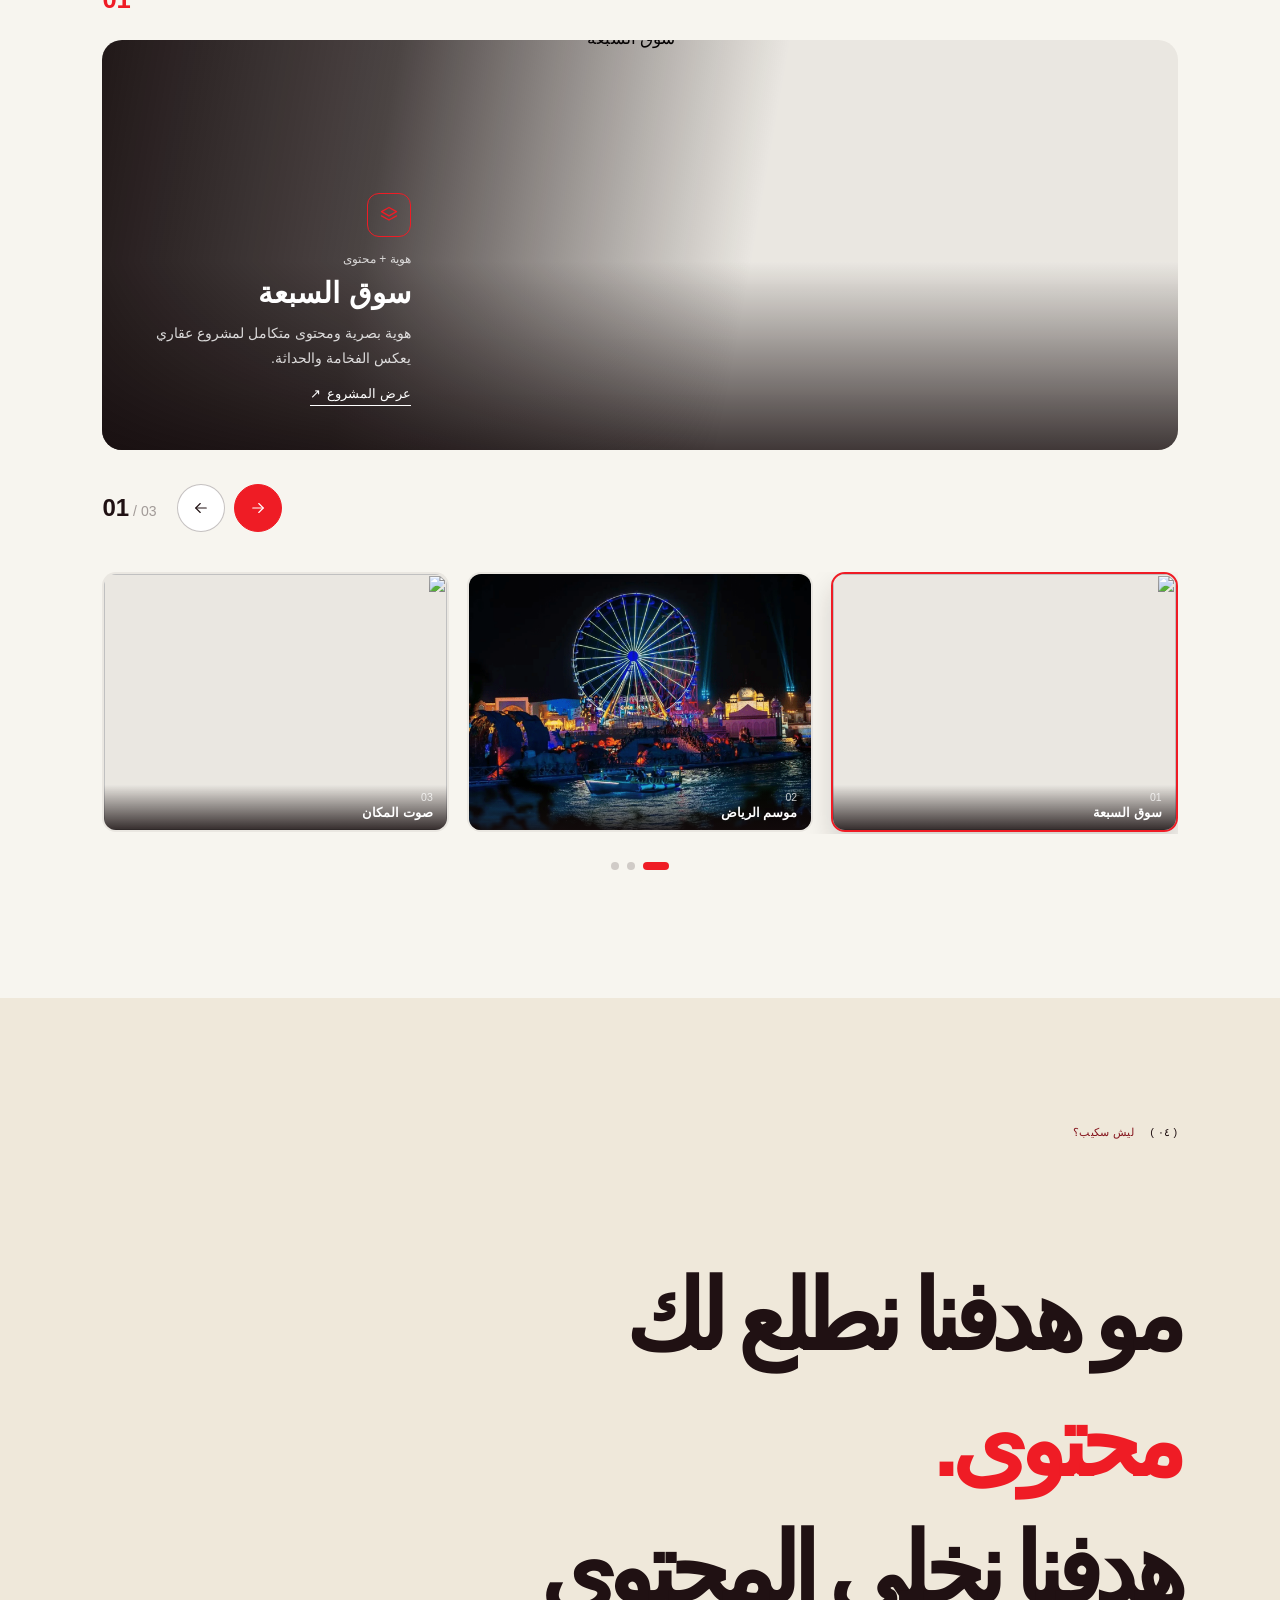
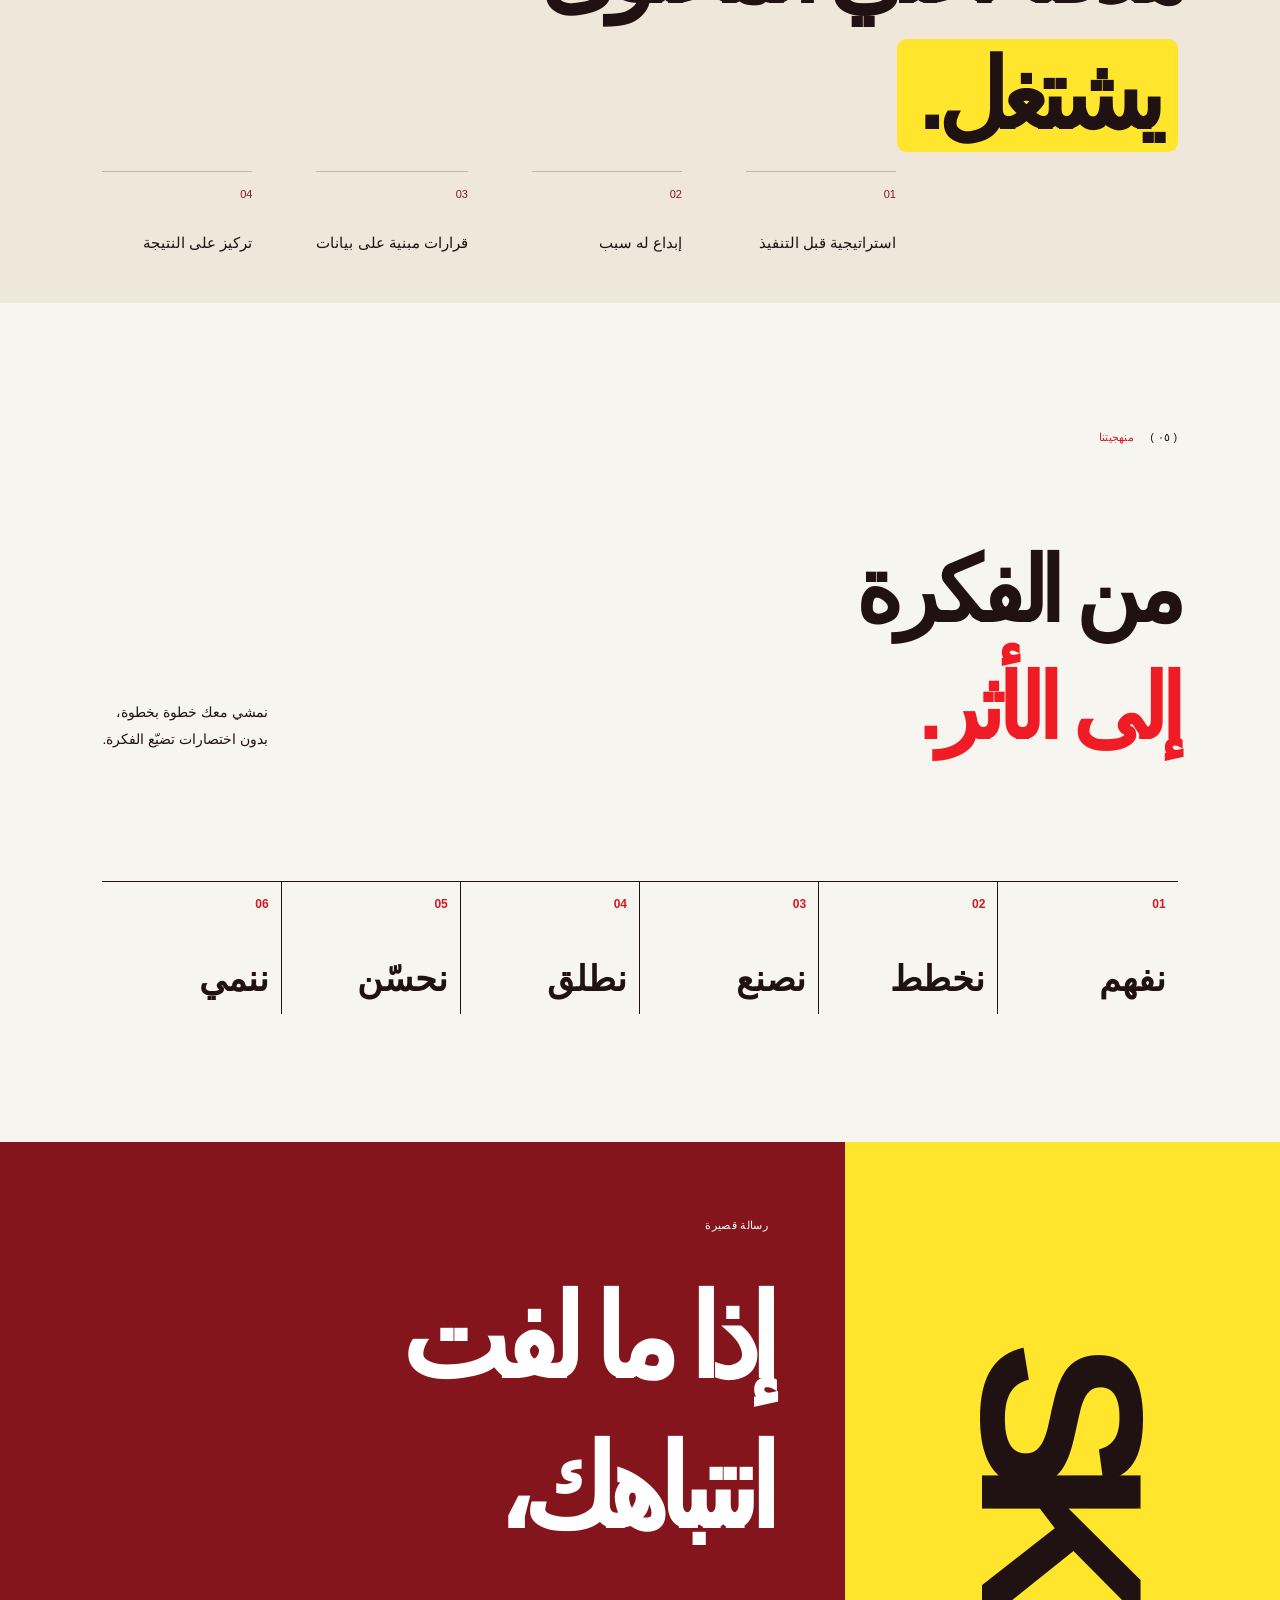
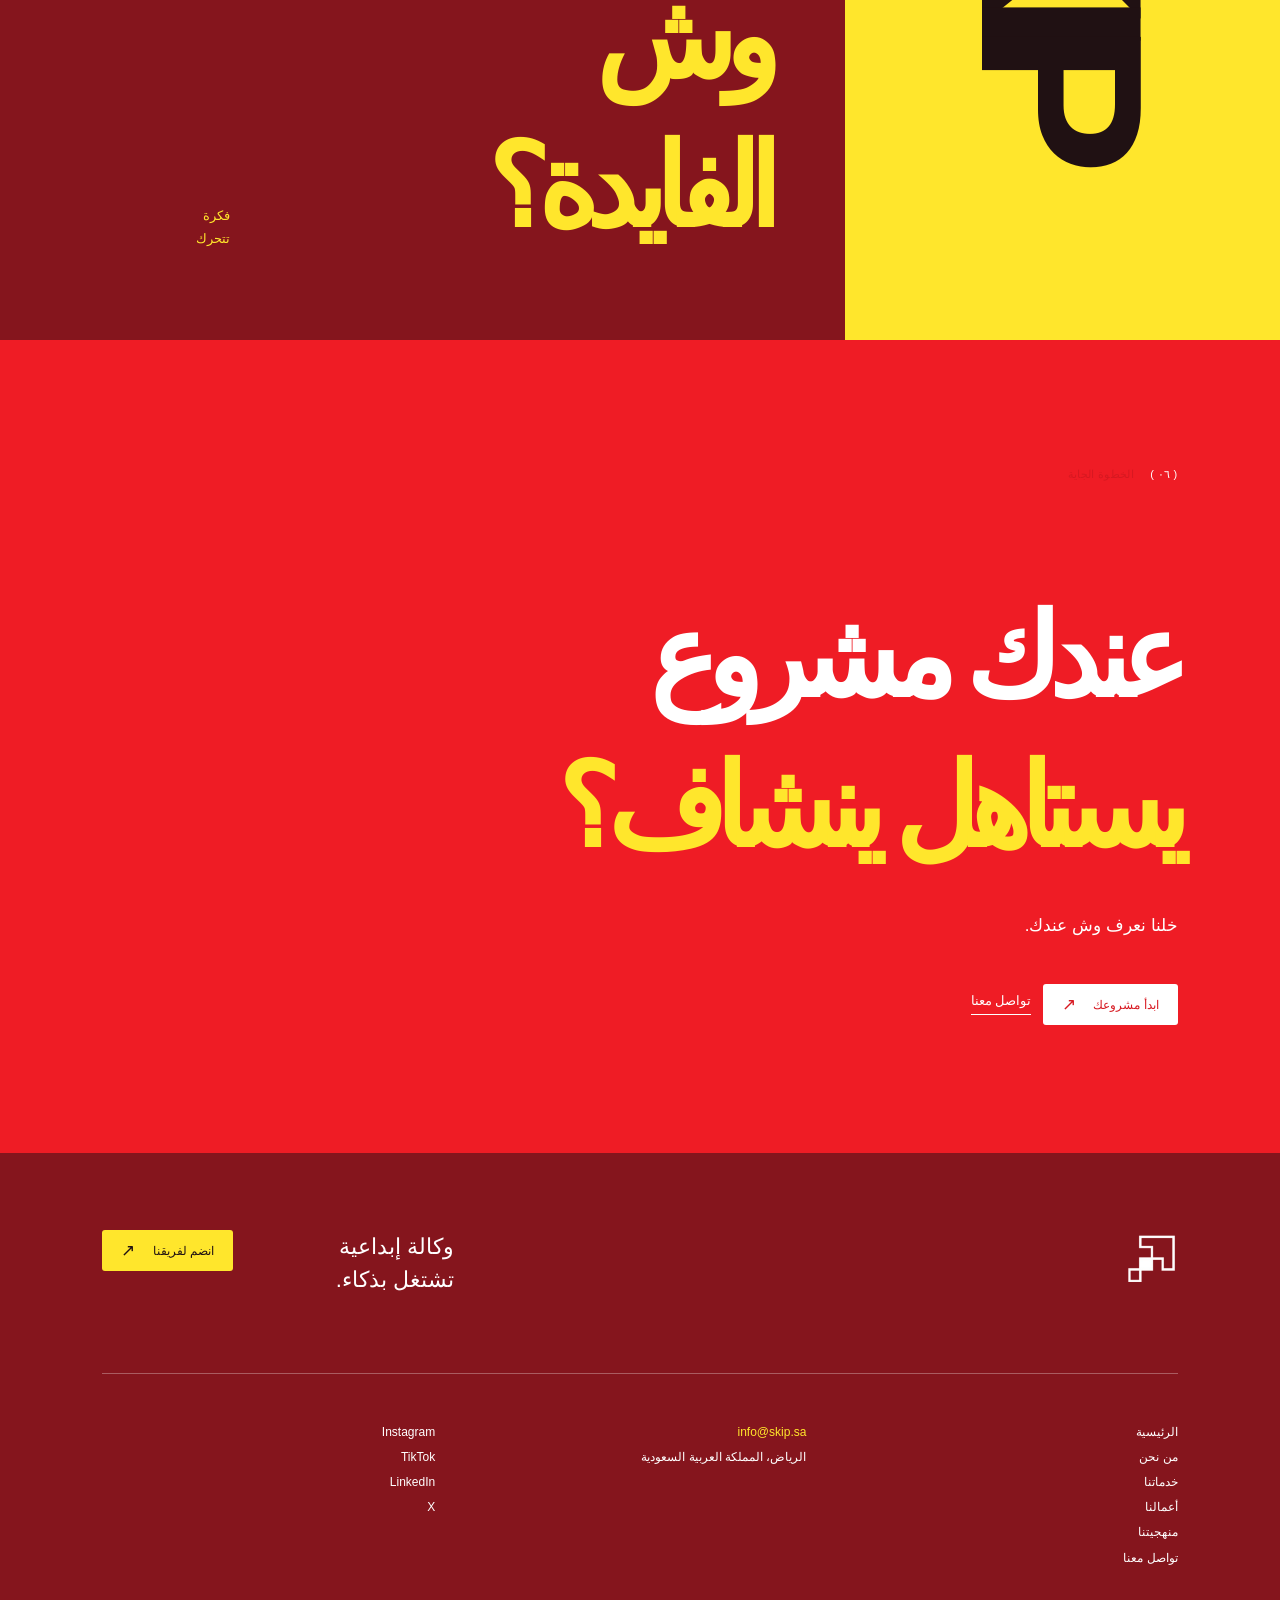
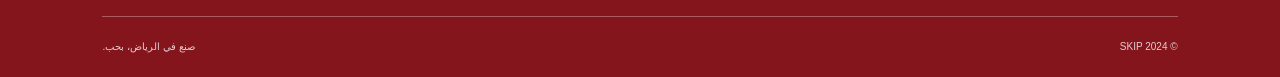
==== commit 65a7dc9f: "secound commit" ====
--- a/index.html
+++ b/index.html
@@ -34,10 +34,6 @@
       href="assets/images/logo-removebg-preview.png"
     />
 
-    <link
-      rel="preconnect"
-      href="https://hebbkx1anhila5yf.public.blob.vercel-storage.com"
-    />
     <link rel="preconnect" href="https://images.unsplash.com" />
     <link rel="dns-prefetch" href="https://cdn.simpleicons.org" />
 
@@ -101,48 +97,93 @@
       </header>
 
       <section id="top" class="hero-section">
-        <div class="hero-copy">
-          <div class="hero-intro" data-reveal-group>
-            <p class="eyebrow">
-              وكالة إبداعية رقمية من الرياض <span>—</span> ٢٠٢٤
+        <div class="hero-top">
+          <div class="hero-blobs" aria-hidden="true">
+            <span class="hero-blob hero-blob-red"></span>
+            <span class="hero-blob hero-blob-yellow"></span>
+          </div>
+
+          <div class="hero-copy">
+            <p class="hero-badge">
+              <span>وكالة إبداعية رقمية من الرياض</span
+              ><span class="hero-badge-dot" aria-hidden="true"></span>
             </p>
-            <p class="hero-kicker">نصنع حضورًا له معنى</p>
-          </div>
-
-          <div class="hero-title-wrap">
+
             <h1>
-              <span class="hero-line-white">مو كل</span>
-              <span class="hero-line-red">حضور...</span>
-              <span class="hero-line-yellow">ينشاف.</span>
+              <span class="hero-line-ink">نبني حضورك.</span>
+              <span class="hero-line-brush">نسرع نموك.</span>
             </h1>
-          </div>
-          <div class="hero-foot">
-            <p>نصنع حضوراً يلفت،<br />ويثبت، وينشاف.</p>
+
+            <p class="hero-lead">
+              نصنع استراتيجيات إبداعية، محتوى مؤثر،<br />وحملات رقمية تساعد
+              علامتك على
+              <span class="hero-lead-highlight">الظهور، التأثير، والنمو.</span>
+            </p>
+
             <div class="hero-ctas">
-              <a href="#work" class="hero-work-link"
-                >شاهد أعمالنا <span>↙</span></a
+              <a href="start-project.html" class="button hero-cta-primary"
+                >ابدأ مشروعك <span>↙</span></a
               >
-              <!-- <a href="start-project.html" class="circle-arrow" aria-label="ابدأ مشروعك">↙</a> -->
+              <a href="#work" class="button hero-cta-secondary">شاهد أعمالنا</a>
             </div>
           </div>
-        </div>
-        <div class="hero-art">
-          <div class="hero-image-wrap">
-            <img
-              src="https://hebbkx1anhila5yf.public.blob.vercel-storage.com/ChatGPT%20Image%2030%20%D8%A3%D8%BA%D8%B3%D8%B7%D8%B3%202026%D8%8C%2005_46_35%20%D9%85-eQ2KeoS0huCJBtRenWga2kwiHVW7e3.png"
-              alt="كرسي مخرج مضاء داخل استوديو سينمائي"
-              loading="eager"
-              fetchpriority="high"
-              decoding="async"
-            />
-          </div>
-        </div>
+
+          <div class="hero-art" aria-hidden="true">
+            <div class="hero-image-wrap">
+              <img
+                src="assets/images/lhero.png"
+                alt=""
+                width="1200"
+                height="900"
+                loading="eager"
+                fetchpriority="high"
+                decoding="async"
+              />
+            </div>
+          </div>
+        </div>
+
+        <div class="hero-stats" data-reveal-group>
+          <div class="hero-stat">
+            <span class="hero-stat-value">+120</span
+            ><span class="hero-stat-label">عميل تم خدمته</span>
+          </div>
+          <div class="hero-stat">
+            <span class="hero-stat-value">+250</span
+            ><span class="hero-stat-label">مشروع مكتمل بنجاح</span>
+          </div>
+          <div class="hero-stat">
+            <span class="hero-stat-value">+7</span
+            ><span class="hero-stat-label">سنوات من الخبرة</span>
+          </div>
+          <div class="hero-stat">
+            <span class="hero-stat-value">97%</span
+            ><span class="hero-stat-label">نسبة رضا العملاء</span>
+          </div>
+        </div>
+
+        <a class="hero-scroll-cue" href="#work">
+          <span>تصفح أعمالنا المميزة</span>
+          <span class="hero-scroll-arrow" aria-hidden="true">
+            <svg
+              viewBox="0 0 24 24"
+              fill="none"
+              stroke="currentColor"
+              stroke-width="1.5"
+              stroke-linecap="round"
+              stroke-linejoin="round"
+            >
+              <path d="M12 4v15"></path>
+              <path d="M18 13l-6 6-6-6"></path>
+            </svg>
+          </span>
+        </a>
       </section>
 
       <section id="section-1" class="statement-section section-pad">
         <p class="section-index" data-reveal>( ٠١ ) <span>عن سكيب</span></p>
         <h2 data-reveal data-reveal-delay="1">
-          نشتغل على الشيء<br /><span>الذي يحدث</span><br />بعد أن يراك الناس.
+            نرفع أثر حضورك<br /><span>ونختصر</span><br />عليك الطريق.
         </h2>
         <div class="statement-note" data-reveal data-reveal-delay="2">
           <span>لا نطارد الانتباه.</span><br />نصمّم له سببًا يبقى.
@@ -156,49 +197,93 @@
             وش نقدر<br /><span>نسوي لك؟</span>
           </h2>
         </div>
-        <div class="services-layout">
-          <div class="service-preview" data-reveal data-reveal-delay="1">
-            <div class="preview-number" id="preview-number">01</div>
-            <div class="preview-frame">
-              <img
-                id="preview-image"
-                src="https://images.unsplash.com/photo-1558655146-d09347e92766?auto=format&fit=crop&w=900&q=80"
-                alt="معاينة من خدمات سكيب"
-                decoding="async"
-              />
+        <div class="services-body">
+          <div class="services-intro" data-reveal data-reveal-delay="1">
+            <p class="services-lead">سبع خدمات تشتغل مع بعض، من أول فكرة إلى نتيجة تقدر تلمسها.</p>
+            <div class="services-visual" id="services-visual">
+              <div class="services-visual-frame">
+                <img class="service-visual-img is-active" data-visual="0" src="assets/images/services/01-strategy.svg" alt="رسم توضيحي يمثل التخطيط الاستراتيجي وخارطة النمو" loading="lazy" decoding="async" />
+                <img class="service-visual-img" data-visual="1" src="assets/images/services/02-video.svg" alt="رسم توضيحي يمثل الإنتاج المرئي وتجهيزات التصوير" loading="lazy" decoding="async" />
+                <img class="service-visual-img" data-visual="2" src="assets/images/services/03-ads.svg" alt="رسم توضيحي يمثل الإعلانات الممولة وأداء الحملات" loading="lazy" decoding="async" />
+                <img class="service-visual-img" data-visual="3" src="assets/images/services/04-branding.svg" alt="رسم توضيحي يمثل تصميم الهوية البصرية" loading="lazy" decoding="async" />
+                <img class="service-visual-img" data-visual="4" src="assets/images/services/05-seo.svg" alt="رسم توضيحي يمثل تحسين محركات البحث" loading="lazy" decoding="async" />
+                <img class="service-visual-img" data-visual="5" src="assets/images/services/06-data.svg" alt="رسم توضيحي يمثل تحليل البيانات" loading="lazy" decoding="async" />
+                <img class="service-visual-img" data-visual="6" src="assets/images/services/07-web.svg" alt="رسم توضيحي يمثل تطوير المواقع والمتاجر" loading="lazy" decoding="async" />
+              </div>
             </div>
-            <p id="preview-desc">نبدأ من السؤال الصح.</p>
-          </div>
-          <div class="service-list" id="service-list" data-reveal-group>
-            <button class="service-row is-active" data-index="0">
-              <span>01</span><strong>التخطيط الاستراتيجي</strong><i>↗</i>
-            </button>
-            <button class="service-row" data-index="1">
-              <span>02</span><strong>إدارة حسابات التواصل الاجتماعي</strong
-              ><i>↗</i>
-            </button>
-            <button class="service-row" data-index="2">
-              <span>03</span><strong>صناعة المحتوى</strong><i>↗</i>
-            </button>
-            <button class="service-row" data-index="3">
-              <span>04</span><strong>الإنتاج المرئي</strong><i>↗</i>
-            </button>
-            <button class="service-row" data-index="4">
-              <span>05</span><strong>الإعلانات المدفوعة</strong><i>↗</i>
-            </button>
-            <button class="service-row" data-index="5">
-              <span>06</span><strong>الهوية البصرية</strong><i>↗</i>
-            </button>
-            <button class="service-row" data-index="6">
-              <span>07</span><strong>تحسين محركات البحث</strong><i>↗</i>
-            </button>
-            <button class="service-row" data-index="7">
-              <span>08</span><strong>تحليل البيانات</strong><i>↗</i>
-            </button>
-            <button class="service-row" data-index="8">
-              <span>09</span><strong>تطوير المواقع والمتاجر</strong><i>↗</i>
-            </button>
-          </div>
+          </div>
+          <ul class="services-list" id="service-list" data-reveal-group>
+            <li>
+              <button class="service-item is-active" type="button" data-index="0" aria-pressed="true">
+                <span class="service-item-num">01</span>
+                <span class="service-item-copy">
+                  <span class="service-item-name">التخطيط الاستراتيجي</span>
+                  <span class="service-item-desc">نبدأ من السؤال الصح.</span>
+                </span>
+                <span class="service-item-arrow" aria-hidden="true">↗</span>
+              </button>
+            </li>
+            <li>
+              <button class="service-item" type="button" data-index="1" aria-pressed="false">
+                <span class="service-item-num">02</span>
+                <span class="service-item-copy">
+                  <span class="service-item-name">الإنتاج المرئي</span>
+                  <span class="service-item-desc">مشاهد تعلق في الذاكرة.</span>
+                </span>
+                <span class="service-item-arrow" aria-hidden="true">↗</span>
+              </button>
+            </li>
+            <li>
+              <button class="service-item" type="button" data-index="2" aria-pressed="false">
+                <span class="service-item-num">03</span>
+                <span class="service-item-copy">
+                  <span class="service-item-name">الإعلانات الممولة</span>
+                  <span class="service-item-desc">ميزانية تروح للمكان الصح.</span>
+                </span>
+                <span class="service-item-arrow" aria-hidden="true">↗</span>
+              </button>
+            </li>
+            <li>
+              <button class="service-item" type="button" data-index="3" aria-pressed="false">
+                <span class="service-item-num">04</span>
+                <span class="service-item-copy">
+                  <span class="service-item-name">تصميم الهوية البصرية</span>
+                  <span class="service-item-desc">شكل يثبت في البال.</span>
+                </span>
+                <span class="service-item-arrow" aria-hidden="true">↗</span>
+              </button>
+            </li>
+            <li>
+              <button class="service-item" type="button" data-index="4" aria-pressed="false">
+                <span class="service-item-num">05</span>
+                <span class="service-item-copy">
+                  <span class="service-item-name">تحسين محركات البحث</span>
+                  <span class="service-item-desc">تطلع وقت ما يبحثون عنك.</span>
+                </span>
+                <span class="service-item-arrow" aria-hidden="true">↗</span>
+              </button>
+            </li>
+            <li>
+              <button class="service-item" type="button" data-index="5" aria-pressed="false">
+                <span class="service-item-num">06</span>
+                <span class="service-item-copy">
+                  <span class="service-item-name">تحليل البيانات</span>
+                  <span class="service-item-desc">نفهم الأرقام قبل ما نحكم.</span>
+                </span>
+                <span class="service-item-arrow" aria-hidden="true">↗</span>
+              </button>
+            </li>
+            <li>
+              <button class="service-item" type="button" data-index="6" aria-pressed="false">
+                <span class="service-item-num">07</span>
+                <span class="service-item-copy">
+                  <span class="service-item-name">تطوير المواقع والمتاجر</span>
+                  <span class="service-item-desc">تجربة تبيع، مو بس تنعرض.</span>
+                </span>
+                <span class="service-item-arrow" aria-hidden="true">↗</span>
+              </button>
+            </li>
+          </ul>
         </div>
       </section>
 
@@ -208,11 +293,12 @@
             <span class="index-dot"></span>( ٠٣ ) <span>مختارات من الشغل</span>
           </p>
           <h2>شغلنا<br /><span>يتكلم.</span></h2>
+          <span class="work-accent-bar" aria-hidden="true"></span>
           <p class="work-lead">
             نقدّم أفكاراً تتحوّل إلى تجارب حقيقية.<br />استكشف بعض من مشاريعنا
             التي نفخر بها.
           </p>
-          <a class="text-link" href="#contact">شاهد كل الأعمال ↗</a>
+          <!-- <a class="text-link" href="#contact">شاهد كل الأعمال ↗</a> -->
         </div>
 
         <svg
@@ -246,26 +332,40 @@
           ></rect>
         </svg>
 
-        <div class="work-carousel">
+        <div class="work-carousel" id="work-carousel">
+          <div class="work-featured-label" data-reveal>
+            <p class="work-featured-kicker">مشروع مميز</p>
+            <p class="work-featured-index-row">
+              <span class="work-featured-index" id="work-index-current"
+                >01</span
+              >
+              <span class="work-featured-rule" aria-hidden="true"></span>
+            </p>
+          </div>
+
           <div
-            class="work-track"
-            id="work-track"
-            tabindex="0"
+            class="work-stage"
+            id="work-stage"
             role="region"
+            aria-roledescription="carousel"
             aria-label="مختارات من أعمالنا"
-            data-reveal-group
           >
-            <article class="work-card" data-index="0">
-              <div class="work-card-media">
+            <article class="work-slide is-active" data-index="0">
+              <button
+                class="work-slide-media"
+                type="button"
+                data-open-project
+                aria-label="عرض تفاصيل مشروع سوق السبعة"
+              >
                 <img
-                  src="https://images.unsplash.com/photo-1518005020951-eccb494ad742?auto=format&fit=crop&w=1200&q=85"
+                  src="https://images.unsplash.com/photo-1518005020951-eccb494ad742?auto=format&fit=crop&w=1400&q=85"
                   alt="سوق السبعة"
                   loading="lazy"
                   decoding="async"
                 />
-              </div>
-              <div class="work-card-body">
-                <div class="work-card-icon" aria-hidden="true">
+              </button>
+              <div class="work-slide-info">
+                <div class="work-slide-icon" aria-hidden="true">
                   <svg
                     viewBox="0 0 24 24"
                     fill="none"
@@ -278,28 +378,33 @@
                     <path d="M3 13l9 5 9-5"></path>
                   </svg>
                 </div>
-                <span class="work-card-tag">هوية + محتوى</span>
+                <span class="work-slide-tag">هوية + محتوى</span>
                 <h3>سوق السبعة</h3>
                 <p>
                   هوية بصرية ومحتوى متكامل لمشروع عقاري يعكس الفخامة والحداثة.
                 </p>
-                <a class="work-card-link" href="#contact"
-                  >عرض المشروع <span>↗</span></a
-                >
+                <button class="work-slide-link" type="button" data-open-project>
+                  عرض المشروع <span>↗</span>
+                </button>
               </div>
             </article>
 
-            <article class="work-card work-card--dark" data-index="1">
-              <div class="work-card-media">
+            <article class="work-slide" data-index="1">
+              <button
+                class="work-slide-media"
+                type="button"
+                data-open-project
+                aria-label="عرض تفاصيل مشروع موسم الرياض"
+              >
                 <img
-                  src="https://images.unsplash.com/photo-1539650116574-75c0c6d73f6e?auto=format&fit=crop&w=1200&q=85"
+                  src="assets/images/موسم الرياض.png"
                   alt="موسم الرياض"
                   loading="lazy"
                   decoding="async"
                 />
-              </div>
-              <div class="work-card-body">
-                <div class="work-card-icon" aria-hidden="true">
+              </button>
+              <div class="work-slide-info">
+                <div class="work-slide-icon" aria-hidden="true">
                   <svg
                     viewBox="0 0 24 24"
                     fill="none"
@@ -314,28 +419,33 @@
                     <path d="M9 21h6"></path>
                   </svg>
                 </div>
-                <span class="work-card-tag">حملة رقمية</span>
+                <span class="work-slide-tag">حملة رقمية</span>
                 <h3>موسم الرياض</h3>
                 <p>
                   حملة رقمية متكاملة لواحد من أكبر المواسم الترفيهية في المنطقة.
                 </p>
-                <a class="work-card-link" href="#contact"
-                  >عرض المشروع <span>↗</span></a
-                >
+                <button class="work-slide-link" type="button" data-open-project>
+                  عرض المشروع <span>↗</span>
+                </button>
               </div>
             </article>
 
-            <article class="work-card" data-index="2">
-              <div class="work-card-media">
+            <article class="work-slide" data-index="2">
+              <button
+                class="work-slide-media"
+                type="button"
+                data-open-project
+                aria-label="عرض تفاصيل مشروع صوت المكان"
+              >
                 <img
-                  src="https://images.unsplash.com/photo-1493225457124-a3eb161ffa5f?auto=format&fit=crop&w=1200&q=85"
+                  src="https://images.unsplash.com/photo-1493225457124-a3eb161ffa5f?auto=format&fit=crop&w=1400&q=85"
                   alt="صوت المكان"
                   loading="lazy"
                   decoding="async"
                 />
-              </div>
-              <div class="work-card-body">
-                <div class="work-card-icon" aria-hidden="true">
+              </button>
+              <div class="work-slide-info">
+                <div class="work-slide-icon" aria-hidden="true">
                   <svg
                     viewBox="0 0 24 24"
                     fill="none"
@@ -350,49 +460,217 @@
                     <path d="M16 10l5-3v10l-5-3"></path>
                   </svg>
                 </div>
-                <span class="work-card-tag">إنتاج مرئي</span>
+                <span class="work-slide-tag">إنتاج مرئي</span>
                 <h3>صوت المكان</h3>
                 <p>إنتاج مرئي وصوتي يوثّق تفاصيل المكان بأسلوب سينمائي مؤثر.</p>
-                <a class="work-card-link" href="#contact"
-                  >عرض المشروع <span>↗</span></a
-                >
+                <button class="work-slide-link" type="button" data-open-project>
+                  عرض المشروع <span>↗</span>
+                </button>
               </div>
             </article>
           </div>
 
+          <div class="work-controls">
+            <p class="work-counter">
+              <span id="work-counter-current">01</span
+              ><span class="work-counter-sep">/</span
+              ><span id="work-counter-total">03</span>
+            </p>
+            <div class="work-arrows">
+              <button
+                class="work-arrow"
+                type="button"
+                id="work-prev"
+                aria-label="المشروع السابق"
+              >
+                <svg
+                  viewBox="0 0 24 24"
+                  fill="none"
+                  stroke="currentColor"
+                  stroke-width="1.5"
+                  stroke-linecap="round"
+                  stroke-linejoin="round"
+                >
+                  <path d="M19 12H5"></path>
+                  <path d="M11 18l-6-6 6-6"></path>
+                </svg>
+              </button>
+              <button
+                class="work-arrow work-arrow--next"
+                type="button"
+                id="work-next"
+                aria-label="المشروع التالي"
+              >
+                <svg
+                  viewBox="0 0 24 24"
+                  fill="none"
+                  stroke="currentColor"
+                  stroke-width="1.5"
+                  stroke-linecap="round"
+                  stroke-linejoin="round"
+                >
+                  <path d="M5 12h14"></path>
+                  <path d="M13 6l6 6-6 6"></path>
+                </svg>
+              </button>
+            </div>
+          </div>
+
           <div
-            class="work-dots"
-            id="work-dots"
+            class="work-thumbs"
+            id="work-thumbs"
             role="tablist"
             aria-label="التنقل بين المشاريع"
           >
             <button
-              class="work-dot is-active"
+              class="work-thumb is-active"
               type="button"
               data-goto="0"
               role="tab"
               aria-selected="true"
               aria-label="مشروع سوق السبعة"
+            >
+              <img
+                src="https://images.unsplash.com/photo-1518005020951-eccb494ad742?auto=format&fit=crop&w=400&q=70"
+                alt=""
+                loading="lazy"
+              />
+              <span class="work-thumb-overlay">
+                <span class="work-thumb-index">01</span>
+                <span class="work-thumb-title">سوق السبعة</span>
+              </span>
+            </button>
+            <button
+              class="work-thumb"
+              type="button"
+              data-goto="1"
+              role="tab"
+              aria-selected="false"
+              aria-label="مشروع موسم الرياض"
+            >
+              <img
+                src="assets/images/موسم الرياض.png"
+                alt=""
+                loading="lazy"
+              />
+              <span class="work-thumb-overlay">
+                <span class="work-thumb-index">02</span>
+                <span class="work-thumb-title">موسم الرياض</span>
+              </span>
+            </button>
+            <button
+              class="work-thumb"
+              type="button"
+              data-goto="2"
+              role="tab"
+              aria-selected="false"
+              aria-label="مشروع صوت المكان"
+            >
+              <img
+                src="https://images.unsplash.com/photo-1493225457124-a3eb161ffa5f?auto=format&fit=crop&w=400&q=70"
+                alt=""
+                loading="lazy"
+              />
+              <span class="work-thumb-overlay">
+                <span class="work-thumb-index">03</span>
+                <span class="work-thumb-title">صوت المكان</span>
+              </span>
+            </button>
+          </div>
+
+          <div class="work-dots" id="work-dots" aria-hidden="true">
+            <button
+              class="work-dot is-active"
+              type="button"
+              data-goto="0"
+              tabindex="-1"
             ></button>
             <button
               class="work-dot"
               type="button"
               data-goto="1"
-              role="tab"
-              aria-selected="false"
-              aria-label="مشروع موسم الرياض"
+              tabindex="-1"
             ></button>
             <button
               class="work-dot"
               type="button"
               data-goto="2"
-              role="tab"
-              aria-selected="false"
-              aria-label="مشروع صوت المكان"
+              tabindex="-1"
             ></button>
           </div>
         </div>
       </section>
+
+      <div
+        class="project-modal"
+        id="project-modal"
+        role="dialog"
+        aria-modal="true"
+        aria-labelledby="project-modal-title"
+        hidden
+      >
+        <div class="project-modal-backdrop" data-modal-close></div>
+        <div class="project-modal-panel">
+          <button
+            class="project-modal-close"
+            type="button"
+            data-modal-close
+            aria-label="إغلاق"
+          >
+            <svg
+              viewBox="0 0 24 24"
+              fill="none"
+              stroke="currentColor"
+              stroke-width="1.5"
+              stroke-linecap="round"
+              stroke-linejoin="round"
+            >
+              <path d="M18 6L6 18"></path>
+              <path d="M6 6l12 12"></path>
+            </svg>
+          </button>
+
+          <div class="project-modal-media">
+            <img id="project-modal-image" src="" alt="" />
+          </div>
+
+          <div class="project-modal-body">
+            <p class="project-modal-eyebrow">
+              <span id="project-modal-counter">( 01 )</span>
+              <span id="project-modal-tag">—</span>
+            </p>
+            <div
+              class="project-modal-icon"
+              id="project-modal-icon"
+              aria-hidden="true"
+            ></div>
+            <h3 id="project-modal-title"></h3>
+            <p id="project-modal-desc"></p>
+
+            <div class="project-modal-services">
+              <p class="project-modal-services-label">الخدمات المقدمة</p>
+              <ul id="project-modal-services-list"></ul>
+            </div>
+
+            <div class="project-modal-nav">
+              <button
+                type="button"
+                class="project-modal-navlink"
+                id="project-modal-prev"
+              >
+                <span>↖</span> المشروع السابق
+              </button>
+              <button
+                type="button"
+                class="project-modal-navlink project-modal-navlink--next"
+                id="project-modal-next"
+              >
+                المشروع التالي <span>↗</span>
+              </button>
+            </div>
+          </div>
+        </div>
+      </div>
 
       <section id="section-4" class="why-section section-pad">
         <p class="section-index" data-reveal>( ٠٤ ) <span>ليش سكيب؟</span></p>
@@ -458,14 +736,14 @@
           <a class="button button-light" href="start-project.html"
             >ابدأ مشروعك <span>↗</span></a
           >
-          <a class="outline-link" href="mailto:hello@skip.sa">تواصل معنا</a>
+          <a class="outline-link" href="mailto:info@skip.sa">تواصل معنا</a>
         </div>
       </section>
 
       <footer id="join" class="site-footer">
         <div class="footer-top">
           <img
-            src="assets/images/logo-removebg-preview.png"
+            src="assets/images/white-logo.png"
             alt="شعار SKIP"
             width="54"
             height="58"
@@ -485,7 +763,7 @@
             <a href="#contact">تواصل معنا</a>
           </div>
           <div class="footer-contact">
-            <a href="mailto:hello@skip.sa">hello@skip.sa</a>
+            <a href="mailto:info@skip.sa">info@skip.sa</a>
             <span>الرياض، المملكة العربية السعودية</span>
           </div>
           <div class="socials">
@@ -509,7 +787,7 @@
 
       <a
         class="whatsapp"
-        href="https://wa.me/966500000000"
+        href="https://wa.me/966510010702"
         aria-label="تواصل معنا عبر واتساب"
       >
         <img
--- a/css/style.css
+++ b/css/style.css
@@ -5,7 +5,15 @@
 @font-face { font-family: 'Bukra'; src: url('../assets/fonts/29ltbukraregular.otf') format('opentype'); font-weight: 400; font-display: swap; }
 @font-face { font-family: 'Bukra'; src: url('../assets/fonts/29ltbukrabold.otf') format('opentype'); font-weight: 700; font-display: swap; }
 
-:root { --background: #f7f5ef; --foreground: #000; --black: #000; --paper: #f7f5ef; --red: #ef1c25; --burgundy: #85151d; --yellow: #ffe62c; --line: rgba(0,0,0,.24); }
+/* --black now holds a warm dark-ink neutral (not pure #000) — the brand
+   palette excludes pure black entirely, so every var(--black) usage across
+   this stylesheet (kept as the variable NAME to avoid touching hundreds of
+   call sites) automatically becomes this ink tone instead. --red-ink is a
+   slightly darkened red reserved for small text on light backgrounds where
+   the brand red alone doesn't clear AA contrast; --paper-deep is a second,
+   slightly warmer light neutral used to differentiate sections without
+   resorting to a dark background. */
+:root { --background: #f7f5ef; --foreground: #201113; --black: #201113; --paper: #f7f5ef; --paper-deep: #efe8da; --red: #ef1c25; --red-ink: #d71921; --burgundy: #85151d; --yellow: #ffe62c; --line: rgba(32,17,19,.14); }
 * { box-sizing: border-box; }
 html { scroll-behavior: smooth; background: var(--paper); }
 body { margin: 0; background: var(--paper); color: var(--black); font-family: 'Bukra', sans-serif; font-weight: 400; }
@@ -18,7 +26,7 @@
 .desktop-nav { display: flex; gap: 2rem; margin-right: auto; margin-left: 7vw; font-size: 12px; }
 .desktop-nav a, .text-link { transition: color .25s ease; }
 .menu-toggle, .mobile-menu { display: none !important; }
-.site-header { color: white; }
+.site-header { color: var(--black); }
 .site-header .brand-mark { height: 48px; width: 128px; }
 .site-header .brand-mark img { display: block; object-fit: contain; }
 
@@ -54,21 +62,21 @@
   color: var(--black);
 }
 .site-header.is-scrolled .header-actions .creative-link {
-  border-color: rgba(0, 0, 0, .22);
+  border-color: rgba(32, 17, 19, .22);
   color: var(--black);
 }
 .site-header.is-scrolled .header-actions .creative-link:hover {
-  background: var(--black);
+  background: var(--red);
+  border-color: var(--red);
   color: white;
 }
-/* The "current page" white-fill treatment (see the nav active-state rules
-   above) reads fine on the transparent/dark top-of-page header, but is
-   nearly invisible against the light, scrolled header — swap it for a dark
-   fill instead, which reads clearly on both the scrolled header itself and
-   against the reference's light/dark-text aesthetic. */
+/* The header now reads dark-on-light at every scroll position (the hero
+   behind it is light too), so the "current page" fill uses the same red
+   accent as every other hover/active state in the hierarchy instead of a
+   dark fill. */
 .site-header.is-scrolled .header-actions .creative-link.is-active {
-  background: var(--black);
-  border-color: var(--black);
+  background: var(--red);
+  border-color: var(--red);
   color: white;
 }
 .site-header.is-scrolled .menu-toggle span { background: var(--black); }
@@ -76,144 +84,410 @@
 .hero-copy h1 { line-height: 1.12; }
 .statement-section h2, .why-section h2, .poster-copy h2, .contact-section h2 { line-height: 1.2; }
 .section-heading h2, .work-heading h2 { line-height: 1.08; }
-.desktop-nav a:hover, .text-link:hover { color: var(--red); }
+.desktop-nav a:hover, .text-link:hover { color: var(--red-ink); }
 .header-actions, .contact-actions { align-items: center; display: flex; gap: .7rem; }
 .text-link { font-size: 12px; }
-.header-actions .creative-link { border: 1px solid rgba(255,255,255,.82); border-radius: 3px; color: white; display: inline-flex; padding: 13px 19px 12px; transition: background .25s ease, color .25s ease, transform .25s ease; }
-.header-actions .creative-link:hover { background: white; color: var(--black); transform: translateY(-2px); }
+.header-actions .creative-link { border: 1px solid rgba(32,17,19,.22); border-radius: 3px; color: var(--black); display: inline-flex; padding: 13px 19px 12px; transition: background .25s ease, color .25s ease, border-color .25s ease, transform .25s ease; }
+.header-actions .creative-link:hover { background: var(--red); border-color: var(--red); color: white; transform: translateY(-2px); }
 .button { align-items: center; border: 1px solid transparent; border-radius: 3px; display: inline-flex; gap: 1.1rem; justify-content: space-between; padding: 13px 18px 12px; font-size: 12px; transition: transform .25s ease, background .25s ease, color .25s ease, border-color .25s ease; }
 .button:hover { transform: translateY(-3px); }
 .button span { font-size: 17px; line-height: .6; }
 .header-actions .button-dark { background: var(--red); border-color: rgba(255,255,255,.28); color: white; }
 .header-actions .button-dark:hover { background: #ff2932; border-color: white; }
 .button-yellow { background: var(--yellow); color: var(--black); }
-.button-light { background: white; color: var(--red); }
+.button-light { background: white; color: var(--red-ink); }
 .button-red { background: var(--red); border-color: rgba(255,255,255,.22); color: white; }
 .button-red:hover { background: #ff2932; border-color: white; }
-.hero-section { background: var(--black); color: white; display: grid; grid-template-columns: 45% 55%; min-height: 780px; padding-top: 88px; }
-.hero-copy { display: flex; flex-direction: column; justify-content: space-between; padding: 0vw 5vw 5vw 4vw; position: relative; z-index: 2; }
-.hero-title-wrap { margin-top: auto; margin-bottom: auto; padding: 3vw 0; }
-.hero-kicker { color: rgba(255,255,255,.55); font-size: 12px;}
-.hero-intro{ display: flex; flex-direction: column; gap: .5rem; }
-.eyebrow, .section-index, .art-caption, .poster-copy p { font-size: 11px; letter-spacing: .03em; margin: 0; }
-.eyebrow { color: rgba(255,255,255,.7); }
-.eyebrow span { color: var(--red); margin: 0 8px; }
-.hero-copy h1 { display: flex; flex-direction: column; font-size: clamp(64px, 7vw, 138px); font-weight: 700; letter-spacing: -.07em; line-height: 1.02; margin: 0; }
-.hero-copy h1 span { color: inherit; display: block; }
-.hero-line-white { color: white !important; }
-.hero-line-red { color: var(--red) !important; margin-top: .05em; }
-.hero-line-yellow { color: var(--yellow) !important; margin-top: .05em; }
-.hero-foot { gap: 2rem; }
-.hero-ctas { align-items: center; display: flex; gap: 1.5rem; }
-.hero-work-link { border-bottom: 1px solid var(--red); font-size: 13px; padding-bottom: 7px; transition: color .25s ease, border-color .25s ease; }
-.hero-work-link span { display: inline-block; font-size: 18px; margin-right: .6rem; transition: transform .25s ease; }
-.hero-work-link:hover { border-color: var(--yellow); color: var(--yellow); }
-.hero-work-link:hover span { transform: translate(-3px, 3px); }
-.hero-foot { align-items: end; display: flex; justify-content: space-between; }
-.hero-foot p { font-size: 16px; line-height: 1.8; margin: 0; }
-.circle-arrow { align-items: center; border: 1px solid rgba(255,255,255,.6); border-radius: 50%; display: flex; font-size: 23px; height: 57px; justify-content: center; transition: background .25s ease, color .25s ease; width: 57px; }
-.circle-arrow:hover { background: var(--yellow); color: var(--black); }
+.section-index, .art-caption, .poster-copy p { font-size: 11px; letter-spacing: .03em; margin: 0; }
+.circle-arrow { align-items: center; border: 1px solid rgba(32,17,19,.3); border-radius: 50%; display: flex; font-size: 23px; height: 57px; justify-content: center; transition: background .25s ease, border-color .25s ease, color .25s ease; width: 57px; }
+.circle-arrow:hover { background: var(--red); border-color: var(--red); color: white; }
+
+/* ==========================================================================
+   HERO — "نبني حضورك. نسرع نموك." badge + two-line headline (second line on
+   the yellow-brush-stroke.png asset) + lead paragraph + two CTA buttons,
+   the visual asset, a 4-up stats strip, and a scroll cue — in that order,
+   top to bottom, in the markup, which is also the mobile reading order.
+   .hero-top holds only the copy+visual pair (and the roaming blob
+   backdrop) so the stats/scroll-cue rows below stay outside the blobs'
+   containing block and never pick up their glow.
+   ========================================================================== */
+.hero-section { background: var(--paper); color: var(--black); padding-top: 88px; }
+.hero-top { position: relative; }
+.hero-copy { direction: rtl; display: flex; flex-direction: column; gap: 0.75rem; padding: 0 5vw; position: relative; text-align: right; z-index: 2; }
+
+.hero-badge {
+  align-items: center;
+  background: rgba(32, 17, 19, .04);
+  border: 1px solid rgba(32, 17, 19, .16);
+  border-radius: 999px;
+  color: var(--black);
+  display: inline-flex;
+  font-size: 12px;
+  gap: .6rem;
+  padding: 8px 18px 8px 16px;
+  width: fit-content;
+  margin-bottom: 0;
+}
+.hero-badge-dot { background: var(--red); border-radius: 50%; flex-shrink: 0; height: 6px; width: 6px; }
+
+.hero-copy h1 { display: flex; flex-direction: column; font-size: clamp(46px, 5.4vw, 84px); font-weight: 700; letter-spacing: -.04em; line-height: 1.18; margin: 0; }
+.hero-copy h1 span { color: inherit; display: block; width: fit-content; }
+.hero-line-ink { color: var(--black) !important; }
+/* The second line sits on the supplied yellow-brush-stroke.png asset
+   (never a CSS-drawn shape) — sized a little larger than the text box so
+   the bristled edges show past the letters, the way a highlighter stroke
+   would. */
+.hero-line-brush {
+  background-image: url('../assets/images/yellow-brush-stroke.png');
+  background-position: center;
+  background-repeat: no-repeat;
+  background-size: 100% 100%;
+  color: var(--red) !important;
+  margin-top: .18em;
+  padding: .22em .42em;
+}
+
+.hero-lead { color: rgba(32, 17, 19, .62); font-size: 16px; line-height: 1.85; margin: 0; max-width: 460px; }
+.hero-lead-highlight { border-bottom: 1px solid var(--red-ink); color: var(--black); }
+
+.hero-ctas { align-items: center; display: flex; gap: 1rem;margin-bottom: 20px; }
+.hero-cta-primary,
+.hero-cta-secondary { border-radius: 999px; font-size: 13px; padding: 16px 26px 15px; }
+.hero-cta-primary { background: var(--red); border-color: transparent; color: white; }
+.hero-cta-primary:hover { background: var(--burgundy); }
+.hero-cta-primary span { font-size: 15px; }
+.hero-cta-secondary { background: none; border: 1px solid rgba(32, 17, 19, .3); color: var(--black); }
+.hero-cta-secondary:hover { background: var(--black); border-color: var(--black); color: white; }
+
 .hero-art { overflow: hidden; position: relative; }
-.hero-image-wrap { bottom: 0; height: 100%; left: 0; overflow: hidden; position: absolute; right: 0; top: 0; }
-.hero-image-wrap::after { background: linear-gradient(90deg, rgba(0,0,0,.08), rgba(0,0,0,.1) 55%, var(--black) 100%), linear-gradient(0deg, rgba(0,0,0,.3), transparent 35%); content: ''; inset: 0; position: absolute; }
-.hero-image-wrap img { filter: saturate(.65) contrast(1.12); object-fit: cover; object-position: center; transition: transform 1.2s cubic-bezier(.2,.7,.2,1); }
-.hero-section:hover .hero-image-wrap img { transform: scale(1.025); }
+
+/* ---------- stats strip + scroll cue (full-width, below hero-top) ---------- */
+.hero-stats {
+  border-top: 1px solid rgba(32, 17, 19, .14);
+  display: grid;
+  gap: 1.5rem 0;
+  grid-template-columns: repeat(4, 1fr);
+  margin: 0 5vw;
+  padding: 1.75rem 0 0;
+}
+.hero-stat { display: flex; flex-direction: column; gap: .5rem; padding-inline-end: 1.5rem; }
+.hero-stat:not(:first-child) { border-inline-start: 1px solid rgba(32, 17, 19, .14); padding-inline-start: 1.5rem; }
+/* direction:ltr + unicode-bidi:isolate keeps "+120" reading in its
+   authored left-to-right character order (the leading "+" glued to the
+   digits) instead of the Arabic bidi algorithm flipping it to "120+";
+   text-align:right then re-anchors that isolated run to the same right
+   edge as the Arabic label underneath it. */
+.hero-stat-value { color: var(--red-ink); direction: ltr; font-size: clamp(22px, 2.1vw, 30px); font-weight: 700; text-align: right; unicode-bidi: isolate; }
+.hero-stat-label { color: rgba(32, 17, 19, .6); font-size: 12.5px; }
+
+.hero-scroll-cue {
+  align-items: center;
+  color: var(--black);
+  display: flex;
+  flex-direction: column;
+  gap: .85rem;
+  margin: 2.5rem auto 0;
+  padding-bottom: 2.5rem;
+  width: fit-content;
+}
+.hero-scroll-cue span:first-child { border-bottom: 1px solid var(--red-ink); font-size: 13px; padding-bottom: 5px; }
+.hero-scroll-arrow {
+  align-items: center;
+  border: 1px solid rgba(32, 17, 19, .3);
+  border-radius: 50%;
+  color: var(--black);
+  display: flex;
+  height: 40px;
+  justify-content: center;
+  transition: background .25s ease, border-color .25s ease, color .25s ease;
+  width: 40px;
+}
+.hero-scroll-arrow svg { height: 15px; width: 15px; }
+.hero-scroll-cue:hover .hero-scroll-arrow { background: var(--red); border-color: var(--red); color: white; }
+@media (prefers-reduced-motion: no-preference) {
+  .hero-scroll-arrow { animation: hero-scroll-bounce 2.2s ease-in-out infinite; }
+}
+@keyframes hero-scroll-bounce {
+  0%, 100% { transform: translateY(0); }
+  50% { transform: translateY(5px); }
+}
+/* Decorative blob backdrop — hidden on desktop (see the <=900px block
+   below for tablet/mobile, where it roams behind the whole .hero-top). */
+.hero-blobs { display: none; }
+/* The hero visual is a self-contained studio render (not a full-bleed
+   photo), so instead of covering its container and getting cropped, it
+   sits CONTAINED with a soft warm glow behind it (sampled from the
+   render's own backdrop tone) and a two-layer mask that feathers every
+   edge — no visible rectangle, no hard crop line. The two masks live on
+   two different, already-nested elements (the wrapper div + the img
+   inside it) rather than as a single multi-layer mask-image on one
+   element — each layer's alpha naturally multiplies with its parent's as
+   the DOM composites, which sidesteps cross-browser mask-composite
+   inconsistencies entirely. Mobile-first base: a contained box (the
+   >=901px block below switches it to an absolute full-bleed cover, same
+   as before); mobile/tablet keep the visual too — smaller, in normal
+   flow, glowing blobs behind it — rather than dropping it. */
+.hero-image-wrap {
+  aspect-ratio: 4 / 3;
+  margin: 0 auto;
+  max-width: 420px;
+  overflow: hidden;
+  position: relative;
+  /* Outer mask: an overall soft vignette so the render's corners dissolve
+     rather than end abruptly. */
+  -webkit-mask-image: radial-gradient(64% 68% at 50% 48%, #000 55%, transparent 92%);
+  mask-image: radial-gradient(64% 68% at 50% 48%, #000 55%, transparent 92%);
+}
+.hero-image-wrap::before {
+  background: radial-gradient(60% 55% at 45% 48%, rgba(237,221,210,.7), rgba(237,221,210,.28) 55%, transparent 78%);
+  content: ''; inset: 0; position: absolute; z-index: 0;
+}
+/* A second, PAINTED fade layer — not a mask — sitting above the image
+   itself. Because the hero sits on a flat, solid background color, simply
+   painting that same color over the image's top edge (fading to fully
+   transparent) reads as the artwork visually dissolving into the page,
+   which is far more reliable across browsers than composing multiple
+   mask layers. Base/mobile only fades the top; the >=901px block below
+   adds a second layer that also fades the edge nearest the copy column. */
+.hero-image-wrap::after {
+  background-image: linear-gradient(to bottom, var(--paper) 0%, transparent 32%);
+  content: '';
+  inset: 0;
+  pointer-events: none;
+  position: absolute;
+  z-index: 2;
+}
+.hero-image-wrap img {
+  z-index: 1;
+  object-fit: contain; object-position: center;
+  filter: drop-shadow(0 26px 46px rgba(32,17,19,.14));
+}
+/* The directional right-fade (toward the copy column) only makes sense
+   once the image sits beside the copy on desktop — see the >=901px block. */
 .section-pad { padding: 10vw 8vw; }
 .section-index { align-items: center; display: flex; gap: 1rem; }
-.section-index span { color: var(--red); }
+.section-index span { color: var(--red-ink); }
 .statement-section { min-height: 650px; position: relative; }
-.statement-section h2, .process-heading h2 { font-size: clamp(48px, 7vw, 110px); font-weight: 700; letter-spacing: -.08em; line-height: 1.3; margin: 10vw 0 0; }
+.statement-section h2, .process-heading h2 { font-size: clamp(48px, 7vw, 110px); font-weight: 700; letter-spacing: -.08em; line-height: 1.3; margin: 4vw 0 0; }
 .statement-section h2 span, .process-heading h2 span { color: var(--red); }
 .statement-note { bottom: 10vw; font-size: 14px; line-height: 2; position: absolute; left: 9vw; }
-.statement-note span { color: var(--red); }
+.statement-note span { color: var(--red-ink); }
 .services-section { background: var(--yellow); }
+/* On the yellow services background, red text needs to shift to burgundy
+   (AAA) rather than red — red/red-ink only reach the "large text" tier
+   against yellow. */
+.services-section .section-index span { color: var(--burgundy); }
 .section-heading { display: flex; justify-content: space-between; }
 .section-heading h2, .work-heading h2 { font-size: clamp(54px, 8vw, 120px); letter-spacing: -.1em; line-height: 1.1; margin: 3vw 0 0; }
 .section-heading h2 span, .work-heading h2 span { color: var(--red); }
-.services-layout { display: grid; gap: 8vw; grid-template-columns: 36% 1fr; margin-top: 7vw; }
-.service-preview { align-self: start; position: sticky; top: 20px; }
-.preview-number { font-size: 50px; font-weight: 700; line-height: 1; }
-.preview-frame { height: 230px; margin: 1rem 0; overflow: hidden; position: relative; }
-.preview-frame img { filter: grayscale(1) contrast(1.2); object-fit: cover; }
-.service-preview p { font-size: 16px; margin: 0; }
-.service-list { border-top: 1px solid var(--black); }
-.service-row { align-items: center; background: transparent; border: 0; border-bottom: 1px solid var(--line); cursor: pointer; display: grid; gap: 1rem; grid-template-columns: 45px 1fr 30px; padding: 20px 0; text-align: right; transition: padding .25s ease, color .25s ease; width: 100%; }
-.service-row span { font-size: 12px; }
-.service-row strong { font-size: clamp(20px, 2.1vw, 30px); font-weight: 700; }
-.service-row i { font-size: 24px; font-style: normal; opacity: 0; transition: opacity .25s ease; }
-.service-row.is-active, .service-row:hover { color: var(--red); padding-right: 15px; }
-.service-row.is-active i, .service-row:hover i { opacity: 1; }
+/* Services body: desktop-first two-column layout. DOM order is
+   [intro (lead + visual), list] for a natural reading order (and a sane
+   experience with CSS disabled), but `order` visually swaps them so the
+   list sits at the grid's first column — the physical right edge in this
+   native-RTL grid — and the intro/visual sits at the left, matching the
+   reference composition without any LTR direction hacks. */
+.services-body { align-items: start; display: grid; gap: 6vw; grid-template-columns: 34% 1fr; margin-top: 6vw; }
+.services-intro { align-self: start; display: flex; flex-direction: column; gap: 2.4rem; order: 2; position: sticky; top: 20px; }
+.services-lead { font-size: clamp(17px, 1.5vw, 20px); line-height: 1.75; margin: 0; max-width: 36ch; }
+/* The large service illustration: every <img> is already in the markup
+   (see index.html) and this frame only crossfades opacity between them —
+   no image is ever created or src-swapped by JS. Desktop-only; the mobile
+   list is redesigned around scanability instead of a paired visual. */
+.services-visual-frame { aspect-ratio: 4 / 3; background: var(--black); border-radius: 10px; overflow: hidden; position: relative; }
+.service-visual-img { object-fit: cover; opacity: 0; transition: opacity .5s ease; }
+.service-visual-img.is-active { opacity: 1; }
+.services-list { border-top: 1px solid var(--black); list-style: none; margin: 0; order: 1; padding: 0; }
+.services-list li { margin: 0; }
+.service-item { align-items: center; background: transparent; border: 0; border-bottom: 1px solid var(--line); cursor: pointer; display: grid; gap: 1rem; grid-template-columns: 45px 1fr 30px; padding: 22px 0; text-align: right; transition: padding .25s ease, color .25s ease; width: 100%; }
+.service-item-num { font-size: 12px; }
+.service-item-copy { display: flex; flex-direction: column; gap: .45rem; }
+.service-item-name { font-size: clamp(17px, 1.1vw, 30px); font-weight: 700; }
+.service-item-desc { color: rgba(32,17,19,.62); font-size: 14px; font-weight: 400; }
+.service-item-arrow { font-size: 24px; font-style: normal; opacity: 0; transition: opacity .25s ease; }
+/* Burgundy (not red) for the active/hover state here — this row sits on
+   the yellow services background, where burgundy clears AAA contrast at
+   every text size and red/red-ink only reach the large-text tier. */
+.service-item.is-active, .service-item:hover { color: var(--burgundy); padding-right: 15px; }
+.service-item.is-active .service-item-arrow, .service-item:hover .service-item-arrow { opacity: 1; }
 .work-section { background: var(--paper); overflow: hidden; position: relative; }
-.why-section { background: var(--black); color: white; min-height: 800px; position: relative; }
-.why-section .section-index { color: white; }
-.why-section h2 { font-size: clamp(46px, 7.6vw, 115px); letter-spacing: -.09em; line-height: 1.3; margin: 9vw 0 0; }
-.why-section h2 span { color: var(--red); }.why-section h2 strong { color: var(--yellow); font-weight: 700; }
+/* Why-section moves from a black backdrop to paper-deep — a second, faintly
+   warmer light neutral that visually sets this section apart from the
+   sections around it without introducing a dark surface. Burgundy carries
+   the accent role here (its "important dark accent / selected section"
+   role in the hierarchy), since it's the only brand color that clears AAA
+   contrast against paper-deep at every text size. */
+.why-section { background: var(--paper-deep); color: var(--black); min-height: 800px; position: relative; }
+.why-section .section-index { color: var(--black); }
+.why-section .section-index span { color: var(--burgundy); }
+.why-section h2 { font-size: clamp(46px, 7.6vw, 115px); letter-spacing: -.09em; line-height: 1.3; margin: 9vw 0 15px 0; }
+.why-section h2 span { color: #ef1c25; }
+/* Yellow direct text has almost no contrast on paper-deep, so — like the
+   hero's yellow headline word — it becomes a highlighter chip instead. */
+.why-section h2 strong { background: var(--yellow); color: var(--black); font-weight: 700; padding: .02em .22em; border-radius: .1em; box-decoration-break: clone; -webkit-box-decoration-break: clone; }
 .why-list { bottom: 4vw; display: flex; gap: 5vw; left: 8vw; position: absolute; }
-.why-list div { border-top: 1px solid rgba(255,255,255,.45); min-width: 150px; padding-top: 12px; }.why-list span { color: var(--red); font-size: 11px; }.why-list p { font-size: 15px; margin: 2rem 0 0; }
+.why-list div { border-top: 1px solid rgba(32,17,19,.22); min-width: 150px; padding-top: 12px; }.why-list span { color: var(--burgundy); font-size: 11px; }.why-list p { font-size: 15px; margin: 2rem 0 0; }
 .process-section { min-height: 720px; }.process-heading { align-items: end; display: flex; justify-content: space-between; }.process-heading h2 { margin-top: 7vw; }.process-heading p { font-size: 14px; line-height: 1.9; }
-.process-line { border-top: 1px solid var(--black); display: grid; grid-template-columns: repeat(6, 1fr); margin-top: 9vw; }.process-line div { border-right: 1px solid var(--black); padding: 15px 12px; }.process-line div:first-child { border-right: 0; }.process-line b { color: var(--red); display: block; font-size: 12px; }.process-line span { display: block; font-size: clamp(19px, 2.7vw, 37px); font-weight: 700; margin-top: 3rem; }
+.process-line { border-top: 1px solid var(--black); display: grid; grid-template-columns: repeat(6, 1fr); margin-top: 9vw; }.process-line div { border-right: 1px solid var(--black); padding: 15px 12px; }.process-line div:first-child { border-right: 0; }.process-line b { color: var(--red-ink); display: block; font-size: 12px; }.process-line span { display: block; font-size: clamp(19px, 2.7vw, 37px); font-weight: 700; margin-top: 3rem; }
 .poster-section { background: var(--burgundy); color: white; display: grid; grid-template-columns: 34% 1fr 18%; min-height: 650px; overflow: hidden; position: relative; }.poster-yellow { align-items: center; background: var(--yellow); color: var(--black); display: flex; font-size: clamp(80px, 18vw, 280px); font-weight: 700; justify-content: center; letter-spacing: -.15em; writing-mode: vertical-rl; }.poster-copy { align-self: center; padding: 6vw; }.poster-copy h2 { font-size: clamp(58px, 9vw, 140px); letter-spacing: -.1em; line-height: 1.3; margin: 2rem 0 0; }.poster-copy h2 span { color: var(--yellow); }.poster-corner { align-self: end; color: var(--yellow); font-size: 13px; line-height: 1.8; padding: 0 0 7vw; }
 .contact-section { background: var(--red); color: white; min-height: 650px; }.contact-section h2 { font-size: clamp(55px, 9vw, 142px); letter-spacing: -.1em; line-height: 1.3; margin: 8vw 0 2rem; }.contact-section h2 span { color: var(--yellow); }.contact-section > p:not(.section-index) { font-size: 17px; }.contact-actions { margin-top: 3rem; }.outline-link { border-bottom: 1px solid white; font-size: 13px; padding-bottom: 6px; }
-.site-footer { background: var(--black); color: white; padding: 6vw 8vw 2vw; }.footer-top { align-items: start; border-bottom: 1px solid rgba(255,255,255,.3); display: flex; justify-content: space-between; padding-bottom: 6vw; }.footer-top p { font-size: 22px; line-height: 1.5; margin: 0 auto 0 8vw; }.footer-top img { object-fit: contain; }.footer-bottom { display: grid; gap: 3vw; grid-template-columns: 1fr 1fr 1fr; padding: 4vw 0; }.footer-nav, .socials { display: flex; flex-direction: column; gap: .7rem; font-size: 12px; }.footer-nav a:hover, .socials a:hover { color: var(--yellow); }.footer-contact { display: flex; flex-direction: column; gap: .7rem; font-size: 12px; }.footer-contact a { color: var(--yellow); }.footer-legal { border-top: 1px solid rgba(255,255,255,.3); color: rgba(255,255,255,.6); display: flex; font-size: 10px; justify-content: space-between; padding-top: 1.5rem; }.whatsapp { align-items: center; background: #25d366; border: 2px solid var(--black); border-radius: 50%; bottom: 20px; display: flex; height: 52px; justify-content: center; left: 20px; position: fixed; transition: transform .25s ease; width: 52px; z-index: 20; }.whatsapp:hover { transform: translateY(-4px); }.whatsapp img { display: block; }
+.site-footer { background: var(--burgundy); color: white; padding: 6vw 8vw 2vw; }.footer-top { align-items: start; border-bottom: 1px solid rgba(255,255,255,.3); display: flex; justify-content: space-between; padding-bottom: 6vw; }.footer-top p { font-size: 22px; line-height: 1.5; margin: 0 auto 0 8vw; }.footer-top img { object-fit: contain; }.footer-bottom { display: grid; gap: 3vw; grid-template-columns: 1fr 1fr 1fr; padding: 4vw 0; }.footer-nav, .socials { display: flex; flex-direction: column; gap: .7rem; font-size: 12px; }.footer-nav a:hover, .socials a:hover { color: var(--yellow); }.footer-contact { display: flex; flex-direction: column; gap: .7rem; font-size: 12px; }.footer-contact a { color: var(--yellow); }.footer-legal { border-top: 1px solid rgba(255,255,255,.3); color: rgba(255,255,255,.78); display: flex; font-size: 10px; justify-content: space-between; padding-top: 1.5rem; }.whatsapp { align-items: center; background: #25d366;  border-radius: 50%; bottom: 20px; display: flex; height: 52px; justify-content: center; left: 20px; position: fixed; transition: transform .25s ease; width: 52px; z-index: 20; }.whatsapp:hover { transform: translateY(-4px); }.whatsapp img { display: block; }
 /* Note: the header/hero rules that used to live in this breakpoint (nav
    spacing, hero grid/typography) are now fully superseded by the more
    specific "final cinematic hero composition" 900px block further down —
    only the still-active services/why-list tweaks remain here. */
-@media (max-width: 900px) { .services-layout { gap: 4vw; }.why-list { gap: 2vw; left: 8vw; }.why-list div { min-width: 125px; }.why-list p { font-size: 12px; } }
-@media (max-width: 650px) { .site-header { height: 72px; padding: 0 6vw; }.desktop-nav { display:none; }.header-actions .button { padding: 11px 12px; }.menu-toggle { align-items: center; background: transparent; border: 0; cursor: pointer; display: flex; flex-direction: column; gap: 5px; justify-content: center; padding: 12px 0 12px 12px; }.menu-toggle span { background: white; display: block; height: 1px; width: 22px; }.mobile-menu { background: var(--black); border-top: 1px solid rgba(255,255,255,.25); display: flex !important; flex-direction: column; gap: 1.25rem; inset: 72px 0 auto; padding: 1.5rem 7vw 2rem; position: absolute; }.mobile-menu a { color: white; font-size: 20px; line-height: 1.5; }.mobile-menu a:hover { color: var(--yellow); }.hero-section { display:flex; flex-direction: column; min-height: 780px; padding-top: 72px; }.hero-copy { min-height: 480px; padding: 12vw 7vw 8vw; }.hero-copy h1 { font-size: clamp(62px, 18vw, 102px); line-height: 1.04; }.hero-title-wrap { margin-top: 12vw; padding: 4vw 0 8vw; }.hero-kicker { margin-bottom: 1.5rem; }.hero-foot { align-items: end; }.hero-ctas { gap: .8rem; }.hero-work-link { font-size: 11px; }.hero-foot p { font-size: 14px; }.hero-art { min-height: 360px; }.hero-image-wrap { height: 94%; left: 10%; top: 0; }.section-pad { padding: 22vw 7vw; }.statement-section { min-height: 610px; }.statement-section h2, .process-heading h2 { font-size: clamp(47px, 13vw, 74px); margin-top: 10vw; }.statement-note { bottom: 12vw; left: auto; right: 7vw; }.section-heading { display: block; }.section-heading h2, .work-heading h2 { font-size: clamp(60px, 17vw, 92px); margin-top: 13vw; }.services-layout { display:flex; flex-direction: column-reverse; margin-top: 18vw; }.service-preview { display:grid; gap: 1rem; grid-template-columns: 40px 1fr; position: static; }.preview-frame { grid-column: 1 / -1; height: 250px; margin: 0; }.service-preview p { grid-column: 1 / -1; }.service-row { padding: 18px 0; }.service-row strong { font-size: 18px; }.why-section { min-height: 730 px; }.why-section h2 { font-size: clamp(35px, 9vw, 76px); margin-top: 12vw; }.why-list { bottom: 25vw; display:grid; gap: 1.5rem; grid-template-columns: 1fr 1fr; left: 7vw; right: 7vw; }.why-list div { min-width: 0; }.why-list p { margin-top: 1rem; }.process-heading { align-items: start; display:block; }.process-heading p { margin-top: 3rem; }.process-line { grid-template-columns: repeat(3, 1fr); margin-top: 20vw; row-gap: 2rem; }.process-line div { min-height: 120px; }.process-line div:nth-child(4) { border-right: 0; }.process-line span { margin-top: 1.5rem; }.poster-section { display:grid; grid-template-columns: 26% 1fr; min-height: 600px; }.poster-yellow { font-size: 90px; }.poster-copy { padding: 10vw 6vw; }.poster-copy h2 { font-size: clamp(56px, 16vw, 90px); }.poster-corner { bottom: 5vw; font-size: 11px; position:absolute; right: 7vw; }.contact-section { min-height: 600px; }.contact-section h2 { font-size: clamp(59px, 16vw, 96px); margin-top: 10vw; }.footer-top { align-items: start; flex-wrap: wrap; gap: 2rem; }.footer-top p { font-size: 18px; margin: 0 0 0 auto; }.footer-top .button { flex-basis: 100%; justify-content: center; }.footer-bottom { grid-template-columns: 1fr 1fr; }.footer-contact { grid-column: 1 / -1; grid-row: 1; }.footer-legal { flex-direction: column; gap: .6rem; } }
+@media (max-width: 900px) {
+  .services-body { display: flex; flex-direction: column; gap: 11vw; margin-top: 8vw; }
+  .services-intro { order: 0; position: static; }
+  .services-list { order: 0; }
+  .services-visual { display: none; }
+  .services-lead { max-width: none; }
+  /* No paired visual at this width, so the active-service highlight (built
+     for the desktop crossfade) has nothing to point at — keep the list
+     visually uniform instead of one row looking permanently "selected". */
+  .service-item.is-active, .service-item:hover { color: inherit; padding-right: 0; }
+  .service-item.is-active .service-item-arrow, .service-item:hover .service-item-arrow { opacity: 0; }
+  .why-list { gap: 2vw; left: 8vw; }.why-list div { min-width: 125px; }.why-list p { font-size: 12px; }
+}
+@media (max-width: 650px) { .site-header { height: 72px; padding: 0 6vw; }.desktop-nav { display:none; }.header-actions .button { padding: 11px 12px; }.menu-toggle { align-items: center; background: transparent; border: 0; cursor: pointer; display: flex; flex-direction: column; gap: 5px; justify-content: center; padding: 12px 0 12px 12px; }.menu-toggle span { background: var(--black); display: block; height: 1px; width: 22px; }.mobile-menu { background: var(--paper); box-shadow: 0 16px 32px rgba(32,17,19,.12); border-top: 1px solid rgba(32,17,19,.14); display: flex !important; flex-direction: column; gap: 1.25rem; inset: 72px 0 auto; padding: 1.5rem 7vw 2rem; position: absolute; }.mobile-menu a { color: var(--black); font-size: 20px; line-height: 1.5; }.mobile-menu a:hover { color: var(--red-ink); }.hero-section { display:flex; flex-direction: column; min-height: 780px; padding-top: 72px; }.hero-copy { padding: 12vw 7vw 8vw; }.hero-copy h1 { font-size: clamp(62px, 18vw, 102px); line-height: 1.04; }.hero-title-wrap { margin-top: 12vw; padding: 4vw 0 8vw; }.hero-kicker { margin-bottom: 1.5rem; }.hero-foot { align-items: end; }.hero-ctas { gap: .8rem; }.hero-work-link { font-size: 11px; }.hero-foot p { font-size: 14px; }.hero-art { }.section-pad { padding: 22vw 7vw; }.statement-section { min-height: 500px; }.statement-section h2, .process-heading h2 { font-size: clamp(47px, 11vw, 74px); margin-top: 10vw; }.statement-note { bottom: 12vw; left: auto; right: 7vw; }.section-heading { display: block; }.section-heading h2, .work-heading h2 { font-size: clamp(60px, 17vw, 92px); margin-top: 13vw; }.services-body { gap: 13vw; margin-top: 11vw; }.services-intro { gap: 1.6rem; }.services-lead { font-size: 16px; line-height: 1.7; }.service-item { gap: .8rem; grid-template-columns: 34px 1fr 22px; padding: 20px 0; }.service-item-copy { gap: .35rem; }.service-item-name { font-size: 19px; }.service-item-desc { font-size: 13px; }.service-item-arrow { font-size: 20px; }.why-section { min-height: 630px; }.why-section h2 { font-size: clamp(35px, 8vw, 76px); margin-top: 12vw; }.why-list { bottom: 25vw; display:grid; gap: 1.5rem; grid-template-columns: 1fr 1fr; left: 7vw; right: 7vw; }.why-list div { min-width: 0; }.why-list p { margin-top: 1rem; }.process-heading { align-items: start; display:block; }.process-heading p { margin-top: 3rem; }.process-line { grid-template-columns: repeat(3, 1fr); margin-top: 20vw; row-gap: 2rem; }.process-line div { min-height: 120px; }.process-line div:nth-child(4) { border-right: 0; }.process-line span { margin-top: 1.5rem; }.poster-section { display:grid; grid-template-columns: 26% 1fr; min-height: 600px; }.poster-yellow { font-size: 90px; }.poster-copy { padding: 10vw 6vw; }.poster-copy h2 { font-size: clamp(56px, 16vw, 90px); }.poster-corner { bottom: 5vw; font-size: 11px; position:absolute; right: 7vw; }.contact-section { min-height: 600px; }.contact-section h2 { font-size: clamp(59px, 16vw, 96px); margin-top: 10vw; }.footer-top { align-items: start; flex-wrap: wrap; gap: 2rem; }.footer-top p { font-size: 18px; margin: 0 0 0 auto; }.footer-top .button { flex-basis: 100%; justify-content: center; }.footer-bottom { grid-template-columns: 1fr 1fr; }.footer-contact { grid-column: 1 / -1; grid-row: 1; }.footer-legal { flex-direction: column; gap: .6rem; } }
 @media (prefers-reduced-motion: reduce) { *, *::before, *::after { animation-duration: .01ms !important; animation-iteration-count: 1 !important; scroll-behavior: auto !important; transition-duration: .01ms !important; } }
 :focus-visible { outline: 2px solid var(--red); outline-offset: 4px; }
 
-/* Final cinematic hero composition */
-.hero-section { grid-template-columns: 50% 50%; min-height: min(900px, 100svh); padding-top: 88px; }
-.hero-art { grid-column: 1; grid-row: 1; min-height: 0; }
-.hero-copy { animation: hero-copy-in .75s cubic-bezier(.2,.7,.2,1) both; grid-column: 2; grid-row: 1; padding-inline: 5vw 4vw; }
-.hero-image-wrap { animation: hero-image-in 1.1s cubic-bezier(.2,.7,.2,1) both; inset: 0 4% 0 -8%; }
-.hero-title-wrap { animation: hero-copy-in .75s .12s cubic-bezier(.2,.7,.2,1) both; }
-.hero-foot { animation: hero-copy-in .75s .22s cubic-bezier(.2,.7,.2,1) both; }
+/* Final cinematic hero composition — entrance motion only; each element
+   already carries its own data-reveal/data-reveal-group from main.js for
+   the scroll-in version, this is purely the very-first-paint entrance. */
+.hero-badge { animation: hero-copy-in .7s cubic-bezier(.2,.7,.2,1) both; }
+.hero-copy h1 { animation: hero-copy-in .7s .08s cubic-bezier(.2,.7,.2,1) both; }
+.hero-lead { animation: hero-copy-in .7s .16s cubic-bezier(.2,.7,.2,1) both; }
+.hero-ctas { animation: hero-copy-in .7s .24s cubic-bezier(.2,.7,.2,1) both; }
+.hero-art { animation: hero-image-in 1.1s .1s cubic-bezier(.2,.7,.2,1) both; }
 @keyframes hero-copy-in { from { opacity: 0; transform: translateY(12px); } to { opacity: 1; transform: translateY(0); } }
 @keyframes hero-image-in { from { opacity: 0; transform: scale(1.04); } to { opacity: 1; transform: scale(1); } }
-.hero-image-wrap::after { background: linear-gradient(90deg, rgba(0,0,0,.04) 0%, rgba(0,0,0,.16) 58%, #000 100%), linear-gradient(0deg, rgba(0,0,0,.4), transparent 42%); }
-.hero-image-wrap img { object-position: 42% center; }
 
 @media (max-width: 900px) {
   .site-header { height: 76px; padding-inline: 5vw; }
   .desktop-nav, .header-actions .creative-link, .header-actions > .button { display: none !important; }
   .menu-toggle { align-items: center; background: transparent; border: 0; cursor: pointer; display: flex !important; flex-direction: column; gap: 6px; padding: 12px 0 12px 12px; position: relative; z-index: 3; }
-  .menu-toggle span { background: white; display: block; height: 1px; transition: transform .25s ease; width: 25px; }
+  .menu-toggle span { background: var(--black); display: block; height: 1px; transition: transform .25s ease; width: 25px; }
   .menu-toggle[aria-expanded="true"] span:first-child { transform: translateY(3.5px) rotate(45deg); }
   .menu-toggle[aria-expanded="true"] span:last-child { transform: translateY(-3.5px) rotate(-45deg); }
-  .mobile-menu { background: rgba(0,0,0,.98); border-top: 1px solid rgba(255,255,255,.22); display: flex !important; flex-direction: column; gap: 0; inset: 76px 0 auto; padding: 1.25rem 7vw 1.75rem; position: absolute; z-index: 2; }
-  .mobile-menu a { border-bottom: 1px solid rgba(255,255,255,.16); color: white; font-size: 17px; padding: .85rem 0; }
-  .mobile-menu a:nth-last-child(-n+2) { color: var(--red); }
-  .hero-section { display: grid; grid-template-columns: 1fr; min-height: 78svh; padding-top: 0; position: relative; }
-  .hero-art { grid-column: 1; grid-row: 1; min-height: 78svh; position: absolute; inset: 0; }
-  .hero-copy { grid-column: 1; grid-row: 1; min-height: 78svh; padding: 112px 7vw 7vw; position: relative; }
-  .hero-image-wrap { inset: 0; }
-  .hero-image-wrap::after { background: linear-gradient(90deg, rgba(0,0,0,.9), rgba(0,0,0,.38) 62%, rgba(0,0,0,.55)), linear-gradient(0deg, rgba(0,0,0,.78), transparent 58%); }
-  .hero-image-wrap img { object-position: 36% center; }
-  .hero-title-wrap { margin: auto 0; padding: 7vw 0; }
-  .hero-copy h1 { font-size: clamp(60px, 17vw, 104px); line-height: 1.06; }
-  .hero-kicker { margin-bottom: 1.25rem; }
-  .hero-foot { align-items: end; }
+  /* Light panel, not a black overlay — solid paper background with a soft
+     shadow to lift it off the page underneath. */
+  .mobile-menu { background: var(--paper); box-shadow: 0 16px 32px rgba(32,17,19,.12); border-top: 1px solid rgba(32,17,19,.14); display: flex !important; flex-direction: column; gap: 0; inset: 76px 0 auto; padding: 1.25rem 7vw 1.75rem; position: absolute; z-index: 2; }
+  .mobile-menu a { border-bottom: 1px solid rgba(32,17,19,.12); color: var(--black); font-size: 17px; padding: .85rem 0; }
+  .mobile-menu a:nth-last-child(-n+2) { color: var(--red-ink); }
+  .hero-section { padding-top: 0; }
+  .hero-top { overflow: hidden; position: relative; }
+  .hero-copy { padding: 100px 7vw 0; gap: 1.75rem; margin-bottom: 10px;}
+  .hero-art { display: none; }
+
+  /* A pair of soft, animated brand-colored blobs glows behind the whole
+     top of the hero (copy + visual) on tablet/mobile — roaming continuously
+     rather than sitting still, see the roam keyframes below. */
+  .hero-blobs {
+    display: block;
+    position: absolute;
+    inset: 0;
+    overflow: hidden;
+    pointer-events: none;
+    z-index: 0;
+  }
+  /* Radial gradients, not blurred solid circles — each blob is already
+     soft-edged by its own color falloff, so it reads as atmosphere baked
+     into the background rather than a decorative shape sitting on top of
+     it. The light blur on top just takes off any remaining gradient-ring
+     crispness. Sized to spill past the viewport edge on purpose (clipped
+     by .hero-top's own overflow:hidden, so it never causes horizontal
+     scroll) — a blob that stays fully inside the frame reads as a sticker,
+     not a light source. */
+  .hero-blob {
+    border-radius: 50%;
+    position: absolute;
+    pointer-events: none;
+    filter: blur(18px);
+    will-change: transform;
+  }
+  .hero-blob-red {
+    background: radial-gradient(circle at 50% 50%, rgba(239,28,37,.4) 0%, rgba(239,28,37,.15) 45%, rgba(239,28,37,0) 72%);
+    width: 74vw;
+    height: 74vw;
+    top: -18%;
+    right: -22%;
+    animation: hero-blob-roam 38s ease-in-out infinite;
+  }
+  .hero-blob-yellow {
+    background: radial-gradient(circle at 50% 50%, rgba(255,230,44,.4) 0%, rgba(255,230,44,.17) 45%, rgba(255,230,44,0) 74%);
+    width: 60vw;
+    height: 60vw;
+    bottom: -16%;
+    left: -14%;
+    animation: hero-blob-float-b 18s ease-in-out infinite;
+  }
+
+  .hero-copy { position: relative; z-index: 2; }
+  .hero-art { position: relative; z-index: 1; }
+
+  .hero-copy h1 { font-size: clamp(46px, 10.5vw, 60px); }
+
+  /* Two real buttons side by side — the header's own red CTA is hidden at
+     this width, so the primary action needs a home in the hero itself. */
+  .hero-ctas { flex-wrap: wrap; gap: .75rem; }
+
+  .hero-stats { margin: 0 7vw; }
+  .hero-scroll-cue { padding-bottom: 3rem; }
+}
+
+/* The red blob drifts slowly through the hero rather than sitting still —
+   long duration, ease-in-out throughout, and deliberately small
+   translate/scale/rotate deltas so it reads as a soft, ambient light
+   source that happens to drift, never as a shape actively "moving" on
+   screen. Loops seamlessly since it returns to its 0% transform at 100%. */
+@keyframes hero-blob-roam {
+  0%   { transform: translate(0, 0) scale(1) rotate(0deg); }
+  20%  { transform: translate(-8%, 10%) scale(1.04) rotate(1.5deg); }
+  40%  { transform: translate(5%, 16%) scale(0.98) rotate(-1deg); }
+  60%  { transform: translate(-6%, 4%) scale(1.02) rotate(2deg); }
+  80%  { transform: translate(8%, -5%) scale(0.99) rotate(-1.5deg); }
+  100% { transform: translate(0, 0) scale(1) rotate(0deg); }
+}
+/* Yellow blob keeps its original gentle single-arc float — independent
+   duration and direction from the red blob's roam so the pair never reads
+   as a single synchronized shape. */
+@keyframes hero-blob-float-b {
+  0%, 100% { transform: translate(0, 0) scale(1) rotate(0deg); }
+  50% { transform: translate(5%, -4%) scale(1.1) rotate(-4deg); }
 }
 
 @media (max-width: 520px) {
-  .hero-section, .hero-art, .hero-copy { min-height: 82svh; }
-  .hero-copy { padding-top: 100px; }
-  .hero-copy h1 { font-size: clamp(54px, 17.5vw, 78px); }
-  .hero-foot { gap: 1rem; }
-  .hero-foot p { font-size: 13px; }
-  .hero-ctas { gap: .65rem; }
+  .hero-copy { padding-top: 92px; }
+  .hero-copy h1 { font-size: clamp(40px, 12.5vw, 54px); }
+  .hero-lead { font-size: 14.5px; }
+  /* The two CTAs stay side by side per the reference — just tighter
+     padding/font so both fit comfortably down to narrow phone widths. See
+     the <=360px block below for the very-narrow fallback that stacks them. */
+  .hero-cta-primary,
+  .hero-cta-secondary { flex: 1 1 0; font-size: 12.5px; justify-content: center; padding: 15px 14px 14px; }
+  /* 2x2 grid: the base rule already puts a divider on every item but the
+     first (items 2, 3, 4) for the 4-across desktop row; item 3 starts a
+     new row here, so its divider moves to the top instead. */
+  .hero-stats { grid-template-columns: repeat(2, 1fr); }
+  .hero-stat:nth-child(3) { border-inline-start: 0; padding-inline-start: 0; }
+  .hero-stat:nth-child(n+3) { border-top: 1px solid rgba(32, 17, 19, .14); margin-top: 1.5rem; padding-top: 1.5rem; }
   .circle-arrow { height: 48px; width: 48px; }
-  .hero-image-wrap img { object-position: 30% center; }
+}
+
+/* Only the very narrow phones actually need the CTAs to stack — the
+   reference keeps them side by side everywhere above this. */
+@media (max-width: 360px) {
+  .hero-ctas { flex-direction: column; }
+  .hero-cta-primary,
+  .hero-cta-secondary { width: 100%; }
 }
 
 /* Emulates Next.js <Image fill> behaviour for plain <img> tags:
    the image absolutely fills its positioned parent, matching the
    original layout exactly. */
 .hero-image-wrap img,
-.preview-frame img {
+.service-visual-img {
   position: absolute;
   inset: 0;
   width: 100%;
@@ -229,112 +503,100 @@
 .mobile-menu:not(.is-open) { display: none !important; }
 
 /* ==========================================================================
-   HERO — desktop composition update: image on the left, copy on the right.
-   Only the >=901px (desktop) arrangement is swapped here; the <=900px
-   stacked/overlay hero (image behind full-bleed text) is untouched below.
+   HERO — desktop composition (>=901px): visual asset on the left, copy on
+   the right, matching hero-desktop-full.png. Below 901px the layout stays
+   in normal document flow (copy, then the contained visual, in front of
+   the roaming blob backdrop defined earlier); this is the only place that
+   switches to a full-bleed two-column grid.
    ========================================================================== */
-
-/* The copy column always reads right-to-left regardless of how its parent
-   grid is oriented (see the desktop direction flip below). */
-.hero-copy { direction: rtl; text-align: right; }
-
 @media (min-width: 901px) {
   /* Flipping the grid container to LTR makes grid-column 1 resolve to the
-     physical left edge and column 2 to the physical right edge — i.e. the
-     image (column 1) lands on the left and the copy (column 2) on the
-     right, matching the reference layout, without touching the existing
-     column numbers used everywhere else in this stylesheet. */
-  .hero-section {
+     physical left edge and column 2 to the physical right edge. Explicit
+     grid-column placement (rather than relying on source order) is needed
+     because .hero-copy comes first in the markup — so the DOM/reading
+     order stays copy-then-visual for accessibility and for the mobile
+     layout, while only this desktop grid re-orders them visually. */
+  .hero-top {
+    align-items: stretch;
     direction: ltr;
-    grid-template-columns: 58% 42%;
-  }
+    display: grid;
+    gap: 3vw;
+    grid-template-columns: 52% 48%;
+    /*min-height: 640px;*/
+  }
+  .hero-art { grid-column: 1; grid-row: 1; }
+  .hero-copy { grid-column: 2; grid-row: 1; }
 
   /* min-width: 0 is the standard fix for grid items overflowing their
-     track and getting clipped by .site-shell's overflow:hidden — this is
-     what was causing part of the copy column to disappear off-screen. */
+     track and getting clipped by .site-shell's overflow:hidden. */
   .hero-art,
   .hero-copy {
     min-width: 0;
   }
 
   .hero-copy {
-    padding-inline: clamp(28px, 6vw, 88px) clamp(24px, 4vw, 56px);
+    justify-content: center;
+    padding-inline: clamp(28px, 5vw, 72px) clamp(24px, 4vw, 56px);
     /* Cap the line length on very large / ultra-wide screens instead of
        letting the text column stretch edge to edge; extra space collects
        toward the image side, and the copy never gets cut off. */
-    max-width: 760px;
+    max-width: 640px;
     margin-inline-start: 0;
     margin-inline-end: auto;
   }
 
   .hero-copy h1,
-  .hero-foot p,
-  .eyebrow,
-  .hero-kicker {
+  .hero-lead {
     max-width: 100%;
     overflow-wrap: break-word;
   }
 
-  /* Mirror the bleed + vignette so the darker edge sits on the true outer
-     (left) edge of the screen now that the image lives on the left. */
+  /* The desktop copy column is only ~half the viewport, so the mobile
+     clamp's vw-coefficient (tuned for a full-width column) runs too large
+     here and forces "نسرّع نموك." onto two lines inside the brush shape.
+     A smaller, independent clamp keeps the headline comfortably on one
+     line across the whole desktop range while staying visually strong. */
+  .hero-copy h1 {
+    font-size: clamp(52px, 4.3vw, 75px);
+  }
+
+  /* Full-bleed cover on desktop, replacing the mobile contained box — the
+     visual fills the whole left column, still softly vignetted by the
+     wrapper's radial mask, with an added directional fade toward the copy
+     column so it dissolves into the paper background instead of ending on
+     a hard edge. */
   .hero-image-wrap {
-    inset: 0 -8% 0 4%;
-  }
-
+    aspect-ratio: auto;
+    inset: 0;
+    margin: 0;
+    max-width: none;
+    position: absolute;
+  }
+  /* Two painted layers instead of one: the top still dissolves into the
+     background, and a second layer fades the edge nearest the copy column
+     so the artwork and the text read as one continuous composition rather
+     than "image column + text column". This replaces the old img-level
+     mask-image fade with the same paint technique used above, so there is
+     only one blending mechanism to reason about. */
   .hero-image-wrap::after {
-    background:
-      linear-gradient(270deg, rgba(0,0,0,.04) 0%, rgba(0,0,0,.16) 58%, #000 100%),
-      linear-gradient(0deg, rgba(0,0,0,.4), transparent 42%);
-  }
-}
-
-/* ==========================================================================
-   HERO — mobile / tablet spacing refinements (<=900px).
-   Fixes tight/colliding Arabic headline lines; the image-behind-content
-   composition itself (position: absolute, dark overlay) is unchanged.
-   ========================================================================== */
-@media (max-width: 900px) {
-  .hero-copy h1 {
-    line-height: 1.18;
-  }
-  .hero-line-red,
-  .hero-line-yellow {
-    margin-top: .12em;
-  }
-  .hero-kicker {
-    margin-bottom: 1.1rem;
-  }
-  .hero-foot p {
-    margin-bottom: .25rem;
-  }
-}
-
-@media (max-width: 520px) {
-  .hero-copy h1 {
-    line-height: 1.22;
-  }
-  .hero-line-red,
-  .hero-line-yellow {
-    margin-top: .14em;
-  }
-  .hero-ctas {
-    flex-wrap: wrap;
-    row-gap: .75rem;
-  }
-}
-
-/* Very small phones (e.g. 320–360px) */
+    background-image:
+      linear-gradient(to bottom, var(--paper) 0%, transparent 20%),
+      linear-gradient(to right, transparent 52%, var(--paper) 97%);
+  }
+}
+
+/* Very small phones (e.g. 320–360px) — the CTA stacking itself is already
+   handled by the <=360px block above; this just trims the headline a
+   little further so it never crowds these narrowest screens. */
 @media (max-width: 380px) {
   .hero-copy h1 {
-    font-size: clamp(42px, 15.5vw, 58px);
-  }
-  .hero-foot {
-    align-items: flex-start;
-    flex-direction: column;
-    gap: 1rem;
-  }
-  .hero-ctas {
-    width: 100%;
+    font-size: clamp(34px, 12vw, 46px);
+  }
+  /* Slightly tighter horizontal padding at this size so the brush stroke
+     keeps "نسرع نموك." on a single line instead of wrapping and stretching
+     the brush image out of proportion. */
+  .hero-line-brush {
+    padding-inline: .32em;
   }
 }
 .mobile-menu.is-open { display: flex !important; }
@@ -358,7 +620,7 @@
   width: 6px;
 }
 .work-lead {
-  color: rgba(0, 0, 0, .55);
+  color: rgba(32, 17, 19, .6);
   font-size: 15px;
   line-height: 1.85;
   margin: 1.5rem 0 0;
@@ -367,6 +629,14 @@
 .work-heading .text-link {
   display: inline-block;
   margin-top: 1.75rem;
+}
+.work-accent-bar {
+  background: var(--yellow);
+  border-radius: 999px;
+  display: block;
+  height: 4px;
+  margin: 1.5rem 0 0;
+  width: 34px;
 }
 
 .work-decor {
@@ -380,106 +650,220 @@
   z-index: 1;
 }
 
+/* ==========================================================================
+   WORK CAROUSEL — featured-project stage (autoplaying crossfade) + thumbnail
+   strip + counter/prev-next + dot pagination. Driven by js/main.js.
+   ========================================================================== */
 .work-carousel {
-  margin-top: 6vw;
+  margin-top: 5vw;
   position: relative;
   z-index: 2;
 }
-.work-track {
-  direction: ltr; /* predictable, cross-browser scrollLeft math for the
-                     carousel; text inside each card is reset to rtl below */
-  display: flex;
-  gap: clamp(16px, 2vw, 28px);
-  overflow-x: auto;
-  padding: 0 0 6px;
-  position: relative; /* makes .work-track the offsetParent for its cards,
-                          so card.offsetLeft is measured relative to it */
-  scroll-behavior: smooth;
-  scroll-snap-type: x mandatory;
-  scrollbar-width: none;
-}
-.work-track::-webkit-scrollbar { display: none; }
-.work-track:focus-visible { outline: 2px solid var(--red); outline-offset: 6px; }
-
-.work-card {
-  background: #fff;
+
+.work-featured-label { margin-bottom: clamp(16px, 2.2vw, 26px); }
+.work-featured-kicker {
+  color: var(--red-ink);
+  font-size: 11px;
+  font-weight: 700;
+  letter-spacing: .06em;
+  margin: 0;
+}
+.work-featured-index-row {
+  align-items: center;
+  direction: ltr;
+  display: flex;
+  gap: 1rem;
+  margin: .5rem 0 0;
+}
+.work-featured-index { color: var(--red); font-size: clamp(20px, 2vw, 26px); font-weight: 700; }
+.work-featured-rule { background: rgba(239, 28, 37, .35); height: 1px; width: clamp(60px, 8vw, 140px); }
+
+.work-stage {
   border-radius: 20px;
-  box-shadow: 0 24px 48px rgba(0, 0, 0, .07);
-  color: var(--black);
-  display: grid;
-  flex: 0 0 100%;
-  grid-template-columns: 54% 46%;
-  min-height: 320px;
-  min-width: 0;
-  overflow: hidden;
-  scroll-snap-align: start;
-}
-.work-card--dark {
-  background: var(--black);
-  color: white;
-}
-
-.work-card-media {
-  min-height: 240px;
+  min-height: clamp(360px, 32vw, 560px);
   overflow: hidden;
   position: relative;
 }
-.work-card-media img {
+
+.work-slide {
+  inset: 0;
+  opacity: 0;
+  position: absolute;
+  transition: opacity .9s cubic-bezier(.4, 0, .2, 1), visibility 0s linear .9s;
+  visibility: hidden;
+}
+.work-slide.is-active {
+  opacity: 1;
+  transition: opacity .9s cubic-bezier(.4, 0, .2, 1);
+  visibility: visible;
+  z-index: 2;
+}
+/* Two-layer scrim (horizontal + vertical fade) sits above the photo and
+   below the info panel, so the overlaid copy stays legible no matter what
+   the underlying image looks like. */
+.work-slide::after {
+  background:
+    linear-gradient(100deg, rgba(20, 11, 12, .94) 0%, rgba(20, 11, 12, .74) 26%, rgba(20, 11, 12, 0) 60%),
+    linear-gradient(0deg, rgba(20, 11, 12, .8) 0%, rgba(20, 11, 12, 0) 46%);
+  content: '';
+  inset: 0;
+  pointer-events: none;
+  position: absolute;
+  z-index: 1;
+}
+.work-slide-media {
+  background: rgba(32, 17, 19, .06);
+  border: 0;
+  cursor: pointer;
+  display: block;
+  height: 100%;
+  inset: 0;
+  padding: 0;
+  position: absolute;
+  width: 100%;
+}
+.work-slide-media img {
   display: block;
   height: 100%;
   object-fit: cover;
-  transition: transform .7s ease;
+  transition: transform 8s cubic-bezier(.16, .84, .44, 1);
   width: 100%;
 }
-.work-card:hover .work-card-media img { transform: scale(1.05); }
-
-.work-card-body {
-  direction: rtl; /* keep Arabic copy right-to-left regardless of the
-                     ltr scroll track / grid direction around it */
+.work-slide.is-active .work-slide-media img { transform: scale(1.06); }
+
+.work-slide-info {
+  bottom: 0;
+  color: white;
+  direction: rtl;
   display: flex;
   flex-direction: column;
   gap: .65rem;
-  justify-content: center;
-  min-width: 0;
-  padding: clamp(24px, 3vw, 48px);
+  left: 0;
+  max-width: min(440px, 62%);
+  padding: clamp(26px, 3.4vw, 52px);
+  position: absolute;
   text-align: right;
-}
-.work-card-icon {
+  z-index: 2;
+}
+.work-slide-icon {
   align-items: center;
   border: 1px solid var(--red);
   border-radius: 12px;
   color: var(--red);
   display: flex;
-  height: 46px;
+  height: 44px;
   justify-content: center;
-  width: 46px;
-}
-.work-card-icon svg { height: 22px; width: 22px; }
-.work-card-tag { font-size: 12px; opacity: .65; }
-.work-card-body h3 { font-size: clamp(24px, 2.3vw, 32px); font-weight: 700; margin: 0; }
-.work-card-body p { font-size: 14px; line-height: 1.85; margin: 0; max-width: 32ch; opacity: .7; }
-.work-card-link {
-  align-items: center;
-  border-bottom: 1px solid var(--red);
-  color: var(--red);
+  margin-bottom: .3rem;
+  width: 44px;
+}
+.work-slide-icon svg { height: 20px; width: 20px; }
+.work-slide-tag { font-size: 12px; opacity: .78; }
+.work-slide-info h3 { font-size: clamp(24px, 2.3vw, 34px); font-weight: 700; margin: 0; }
+.work-slide-info p { font-size: 14px; line-height: 1.8; margin: 0; max-width: 34ch; opacity: .82; }
+.work-slide-link {
+  align-items: center;
+  background: none;
+  border: 0;
+  border-bottom: 1px solid white;
+  color: white;
+  cursor: pointer;
   display: inline-flex;
+  font-family: inherit;
   font-size: 13px;
   gap: .4rem;
   margin-top: .3rem;
-  padding-bottom: 4px;
+  padding: 0 0 4px;
   transition: color .2s ease, border-color .2s ease;
   width: fit-content;
 }
-.work-card-link:hover { border-color: var(--yellow); color: var(--yellow); }
+.work-slide-link:hover { border-color: var(--yellow); color: var(--yellow); }
+
+.work-controls {
+  align-items: center;
+  direction: ltr;
+  display: flex;
+  gap: 1.25rem;
+  justify-content: flex-start;
+  margin-top: clamp(18px, 2.2vw, 28px);
+}
+.work-counter { align-items: baseline; display: flex; font-weight: 700; gap: .25em; }
+.work-counter #work-counter-current { color: var(--black); font-size: clamp(19px, 1.9vw, 24px); }
+.work-counter-sep, .work-counter #work-counter-total { color: rgba(32, 17, 19, .4); font-size: 14px; font-weight: 500; }
+.work-arrows { display: flex; gap: .6rem; }
+.work-arrow {
+  align-items: center;
+  background: #fff;
+  border: 1px solid rgba(32, 17, 19, .26);
+  border-radius: 50%;
+  color: var(--black);
+  cursor: pointer;
+  display: flex;
+  height: 48px;
+  justify-content: center;
+  transition: background .25s ease, border-color .25s ease, color .25s ease, transform .2s ease;
+  width: 48px;
+}
+.work-arrow svg { height: 18px; width: 18px; }
+.work-arrow:hover { border-color: var(--red); color: var(--red-ink); }
+.work-arrow:active { transform: scale(.92); }
+.work-arrow--next { background: var(--red); border-color: var(--red); color: white; }
+.work-arrow--next:hover { background: var(--burgundy); border-color: var(--burgundy); color: white; }
+
+.work-thumbs {
+  display: flex;
+  gap: clamp(10px, 1.6vw, 18px);
+  margin-top: clamp(22px, 3vw, 34px);
+  overflow-x: auto;
+  padding-bottom: 2px;
+  scrollbar-width: none;
+}
+.work-thumbs::-webkit-scrollbar { display: none; }
+.work-thumb {
+  aspect-ratio: 4 / 3;
+  background: rgba(32, 17, 19, .06);
+  border: 2px solid transparent;
+  border-radius: 14px;
+  cursor: pointer;
+  flex: 1 1 0;
+  min-width: 130px;
+  overflow: hidden;
+  padding: 0;
+  position: relative;
+  transition: border-color .25s ease, box-shadow .25s ease;
+}
+.work-thumb img { display: block; height: 100%; object-fit: cover; transition: transform .5s ease; width: 100%; }
+.work-thumb-overlay {
+  /* The scrim is this element's own background (not a negative-z-index
+     pseudo) so it reliably paints under the text without needing to fuss
+     with stacking contexts — a background always paints behind a box's
+     own content. */
+  background: linear-gradient(0deg, rgba(20, 11, 12, .85) 0%, rgba(20, 11, 12, 0) 82%);
+  bottom: 0;
+  color: white;
+  direction: rtl;
+  display: flex;
+  flex-direction: column;
+  gap: 2px;
+  left: 0;
+  padding: 16px 14px 10px;
+  position: absolute;
+  text-align: right;
+  width: 100%;
+}
+.work-thumb-index { font-size: 10.5px; opacity: .75; }
+.work-thumb-title { font-size: 12.5px; font-weight: 700; }
+.work-thumb:hover img { transform: scale(1.06); }
+.work-thumb:hover { border-color: rgba(239, 28, 37, .4); }
+.work-thumb.is-active { border-color: var(--red); box-shadow: 0 14px 28px rgba(32, 17, 19, .16); }
 
 .work-dots {
   display: flex;
   gap: .5rem;
   justify-content: center;
-  margin-top: 2.5vw;
+  margin-top: clamp(18px, 2.5vw, 28px);
 }
 .work-dot {
-  background: rgba(0, 0, 0, .18);
+  background: rgba(32, 17, 19, .18);
   border: 0;
   border-radius: 999px;
   cursor: pointer;
@@ -490,31 +874,224 @@
 }
 .work-dot.is-active { background: var(--red); width: 26px; }
 
-@media (min-width: 901px) {
-  /* Same left-image / right-copy grid flip used in the hero: the track's
-     own direction is already ltr, so the card just needs to place its
-     first child (the media) in column 1 = the physical left. */
-  .work-card { direction: ltr; }
-}
-
 @media (max-width: 900px) {
   .work-heading { margin-inline-end: 0; max-width: 100%; }
   .work-lead { max-width: 100%; }
   .work-decor { display: none; }
-  .work-carousel { margin-top: 13vw; }
-  .work-card {
-    grid-template-columns: 1fr;
-    grid-template-rows: auto auto;
-    min-height: 0;
-  }
-  .work-card-media { aspect-ratio: 16 / 10; min-height: 0; }
-  .work-card-body { padding: clamp(22px, 6vw, 34px); }
+  .work-carousel { margin-top: 11vw; }
+  /* aspect-ratio (not a fixed min-height) so the stage scales fluidly with
+     the viewport instead of being tuned to one screenshot width. Tablet
+     gets a shorter, still-wide ratio ("more breathing room", not the
+     mobile layout stretched); the steeper portrait ratio for true phone
+     widths is set below at the site's existing 650px header breakpoint. */
+  .work-stage { aspect-ratio: 4 / 3; border-radius: 18px; min-height: 0; }
+  .work-slide-info { gap: .5rem; max-width: 100%; padding: clamp(20px, 5.5vw, 34px); }
+  .work-slide-info p { max-width: 100%; }
+  .work-thumb { min-width: 108px; }
+}
+
+@media (max-width: 650px) {
+  .work-stage { aspect-ratio: 3 / 4; }
 }
 
 @media (max-width: 520px) {
-  .work-card-body h3 { font-size: clamp(22px, 6.5vw, 28px); }
-  .work-card-body p { font-size: 13.5px; max-width: 100%; }
-  .work-dots { margin-top: 6vw; }
+  .work-stage { aspect-ratio: 4 / 5; }
+  .work-slide-icon { height: 38px; margin-bottom: 0; width: 38px; }
+  .work-slide-icon svg { height: 17px; width: 17px; }
+  .work-slide-info { gap: .4rem; }
+  .work-slide-info h3 { font-size: clamp(22px, 6.5vw, 28px); }
+  .work-slide-info p {
+    -webkit-box-orient: vertical;
+    -webkit-line-clamp: 2;
+    display: -webkit-box;
+    font-size: 13.5px;
+    overflow: hidden;
+  }
+  .work-controls { margin-top: clamp(16px, 5vw, 22px); }
+  .work-thumb { aspect-ratio: 1 / 1; min-width: 92px; }
+  .work-thumb-title { font-size: 11.5px; }
+  .work-dots { margin-top: 5vw; }
+}
+
+/* ==========================================================================
+   PROJECT MODAL — immersive case-study preview opened from the work
+   carousel. Split image/info panel on tablet+, stacked on mobile. Driven by
+   js/main.js (open/close, prev/next, focus trap, scroll lock).
+   ========================================================================== */
+html.modal-open { overflow: hidden; }
+
+.project-modal {
+  align-items: center;
+  display: flex;
+  inset: 0;
+  justify-content: center;
+  padding: 4vh 4vw;
+  position: fixed;
+  z-index: 200;
+}
+.project-modal[hidden] { display: none; }
+.project-modal-backdrop {
+  background: rgba(20, 11, 12, .72);
+  backdrop-filter: blur(6px);
+  inset: 0;
+  position: absolute;
+}
+
+/* Entrance/exit: fade the backdrop, rise+scale the panel. Covered by the
+   sitewide prefers-reduced-motion rule above, which collapses both
+   transitions to near-zero for those visitors. */
+.project-modal { opacity: 0; transition: opacity .3s ease; }
+.project-modal.is-open { opacity: 1; }
+.project-modal-panel { transform: translateY(20px) scale(.98); transition: transform .4s cubic-bezier(.16, .84, .44, 1); }
+.project-modal.is-open .project-modal-panel { transform: translateY(0) scale(1); }
+.project-modal-panel {
+  background: var(--paper);
+  border-radius: 24px;
+  box-shadow: 0 40px 90px rgba(20, 11, 12, .35);
+  /* Same left-image / right-copy grid flip used by the hero and work
+     cards: the panel's own direction is ltr so the image (first in the
+     DOM) lands in column 1 = the physical left; .project-modal-body
+     resets back to rtl internally so the Arabic copy still reads right
+     to left. */
+  direction: ltr;
+  display: grid;
+  grid-template-columns: 52% 48%;
+  max-height: 88vh;
+  max-width: 1080px;
+  overflow: hidden;
+  position: relative;
+  width: 100%;
+  z-index: 1;
+}
+.project-modal-close {
+  align-items: center;
+  background: rgba(247, 245, 239, .92);
+  border: 0;
+  border-radius: 50%;
+  color: var(--black);
+  cursor: pointer;
+  display: flex;
+  width: 40px;
+  height: 40px;
+  justify-content: center;
+  position: absolute;
+  right: 20px;
+  top: 15px;
+  transition: background .2s ease, color .2s ease, transform .2s ease;
+  z-index: 3;
+}
+.project-modal-close svg { height: 18px; width: 18px; }
+.project-modal-close:hover { background: var(--red); color: white; }
+.project-modal-media { background: rgba(32, 17, 19, .06); overflow: hidden; position: relative; }
+.project-modal-media img { display: block; height: 100%; object-fit: cover; width: 100%; }
+.project-modal-body {
+  direction: rtl;
+  display: flex;
+  flex-direction: column;
+  overflow-y: auto;
+  padding: clamp(30px, 3.4vw, 52px);
+  text-align: right;
+}
+.project-modal-eyebrow {
+  align-items: center;
+  color: var(--red-ink);
+  display: flex;
+  font-size: 12px;
+  font-weight: 700;
+  gap: .6rem;
+  margin: 0;
+}
+.project-modal-eyebrow #project-modal-tag { color: rgba(32, 17, 19, .55); font-weight: 500; }
+.project-modal-icon {
+  align-items: center;
+  border: 1px solid var(--red);
+  border-radius: 12px;
+  color: var(--red);
+  display: flex;
+  height: 46px;
+  justify-content: center;
+  margin: 1.25rem 0 0;
+  width: 46px;
+}
+.project-modal-icon svg { height: 22px; width: 22px; }
+.project-modal-body h3 { font-size: clamp(28px, 2.6vw, 38px); font-weight: 700; margin: 1rem 0 0; }
+.project-modal-body > p { color: rgba(32, 17, 19, .68); font-size: 15px; line-height: 1.85; margin: 1.1rem 0 0; }
+
+.project-modal-services { border-top: 1px solid rgba(32, 17, 19, .12); margin-top: 1.75rem; padding-top: 1.5rem; }
+.project-modal-services-label { color: var(--black); font-size: 13px; font-weight: 700; margin: 0 0 .85rem; }
+.project-modal-services-label::after { color: var(--red); content: ' —'; }
+#project-modal-services-list { display: flex; flex-direction: column; gap: .6rem; list-style: none; margin: 0; padding: 0; }
+#project-modal-services-list li {
+  align-items: center;
+  color: rgba(32, 17, 19, .78);
+  display: flex;
+  font-size: 13.5px;
+  gap: .55rem;
+}
+#project-modal-services-list li::before {
+  align-items: center;
+  background: var(--red);
+  border-radius: 50%;
+  color: white;
+  content: '\2713';
+  display: flex;
+  flex-shrink: 0;
+  font-size: 10px;
+  height: 17px;
+  justify-content: center;
+  width: 17px;
+}
+
+.project-modal-nav {
+  align-items: center;
+  border-top: 1px solid rgba(32, 17, 19, .12);
+  display: flex;
+  justify-content: space-between;
+  margin-top: auto;
+  padding-top: 1.5rem;
+}
+.project-modal-navlink {
+  align-items: center;
+  background: none;
+  border: 0;
+  color: rgba(32, 17, 19, .6);
+  cursor: pointer;
+  display: inline-flex;
+  font-family: inherit;
+  font-size: 13px;
+  gap: .5rem;
+  padding: 10px 4px;
+  transition: color .2s ease;
+}
+.project-modal-navlink:hover { color: var(--black); }
+.project-modal-navlink--next {
+  background: var(--red);
+  border-radius: 999px;
+  color: white;
+  padding: 12px 22px;
+}
+.project-modal-navlink--next:hover { background: var(--burgundy); color: white; }
+
+@media (max-width: 900px) {
+  .project-modal { padding: 0; }
+  .project-modal-panel {
+    border-radius: 0;
+    display: flex;
+    flex-direction: column;
+    max-height: 100vh;
+    max-width: 100%;
+    height: 100%;
+  }
+  .project-modal-media { flex: 0 0 auto; height: 40vh; min-height: 220px; }
+  .project-modal-body { flex: 1 1 auto; }
+  .project-modal-close { right: 16px; top: 16px; }
+}
+
+@media (max-width: 520px) {
+  .project-modal-body { padding: 24px 22px 22px; }
+  .project-modal-body h3 { font-size: clamp(24px, 7vw, 30px); }
+  .project-modal-nav { flex-wrap: wrap-reverse; gap: .75rem; }
+  .project-modal-navlink--next { justify-content: center; width: 100%; }
 }
 
 /* ==========================================================================
@@ -591,7 +1168,7 @@
    permanent version of an interaction the visitor has already seen,
    instead of introducing a new visual language.
    ========================================================================== */
-.desktop-nav a.is-active { color: var(--red); }
+.desktop-nav a.is-active { color: var(--red-ink); }
 .desktop-nav a.is-active::after { transform: scaleX(1); }
 
 /* Mobile menu already colors the last two CTA-style links red regardless of
@@ -601,7 +1178,7 @@
    two. A small trailing dot (visually to the link's left, since it's the
    last DOM content in this RTL list) makes the current-page link
    unambiguous everywhere, including there. */
-.mobile-menu a.is-active { color: var(--red); position: relative; }
+.mobile-menu a.is-active { color: var(--red-ink); position: relative; }
 .mobile-menu a.is-active::after {
   background: var(--red);
   border-radius: 50%;
@@ -613,20 +1190,13 @@
   width: 6px;
 }
 
-.header-actions .creative-link.is-active { background: white; color: var(--black); }
+.header-actions .creative-link.is-active { background: var(--red); border-color: var(--red); color: white; }
 .header-actions .button-dark.is-active { background: #ff2932; border-color: white; }
 
-/* Work cards: gentle lift to match the media zoom already in place. */
-.work-card { transition: transform .35s cubic-bezier(.16,.84,.44,1), box-shadow .35s ease; }
-.work-card:hover { box-shadow: 0 32px 60px rgba(0, 0, 0, .12); transform: translateY(-6px); }
-
-/* Service rows: smooth the existing active/hover shift a touch further. */
-.service-row { transition: padding .25s cubic-bezier(.16,.84,.44,1), color .25s ease; }
-.service-row i { transition: opacity .25s ease, transform .25s ease; }
-.service-row.is-active i, .service-row:hover i { transform: translateX(-3px); }
-
-/* Preview image: crossfade between services instead of a hard swap. */
-.preview-frame img { transition: opacity .25s ease; }
+/* Service items: smooth the active/hover shift a touch further. */
+.service-item { transition: padding .25s cubic-bezier(.16,.84,.44,1), color .25s ease; }
+.service-item-arrow { transition: opacity .25s ease, transform .25s ease; }
+.service-item.is-active .service-item-arrow, .service-item:hover .service-item-arrow { transform: translateX(-3px); }
 
 /* Work dots: smooth hover feedback before a dot becomes active. */
 .work-dot { transition: background .25s ease, width .25s ease, transform .2s ease; }
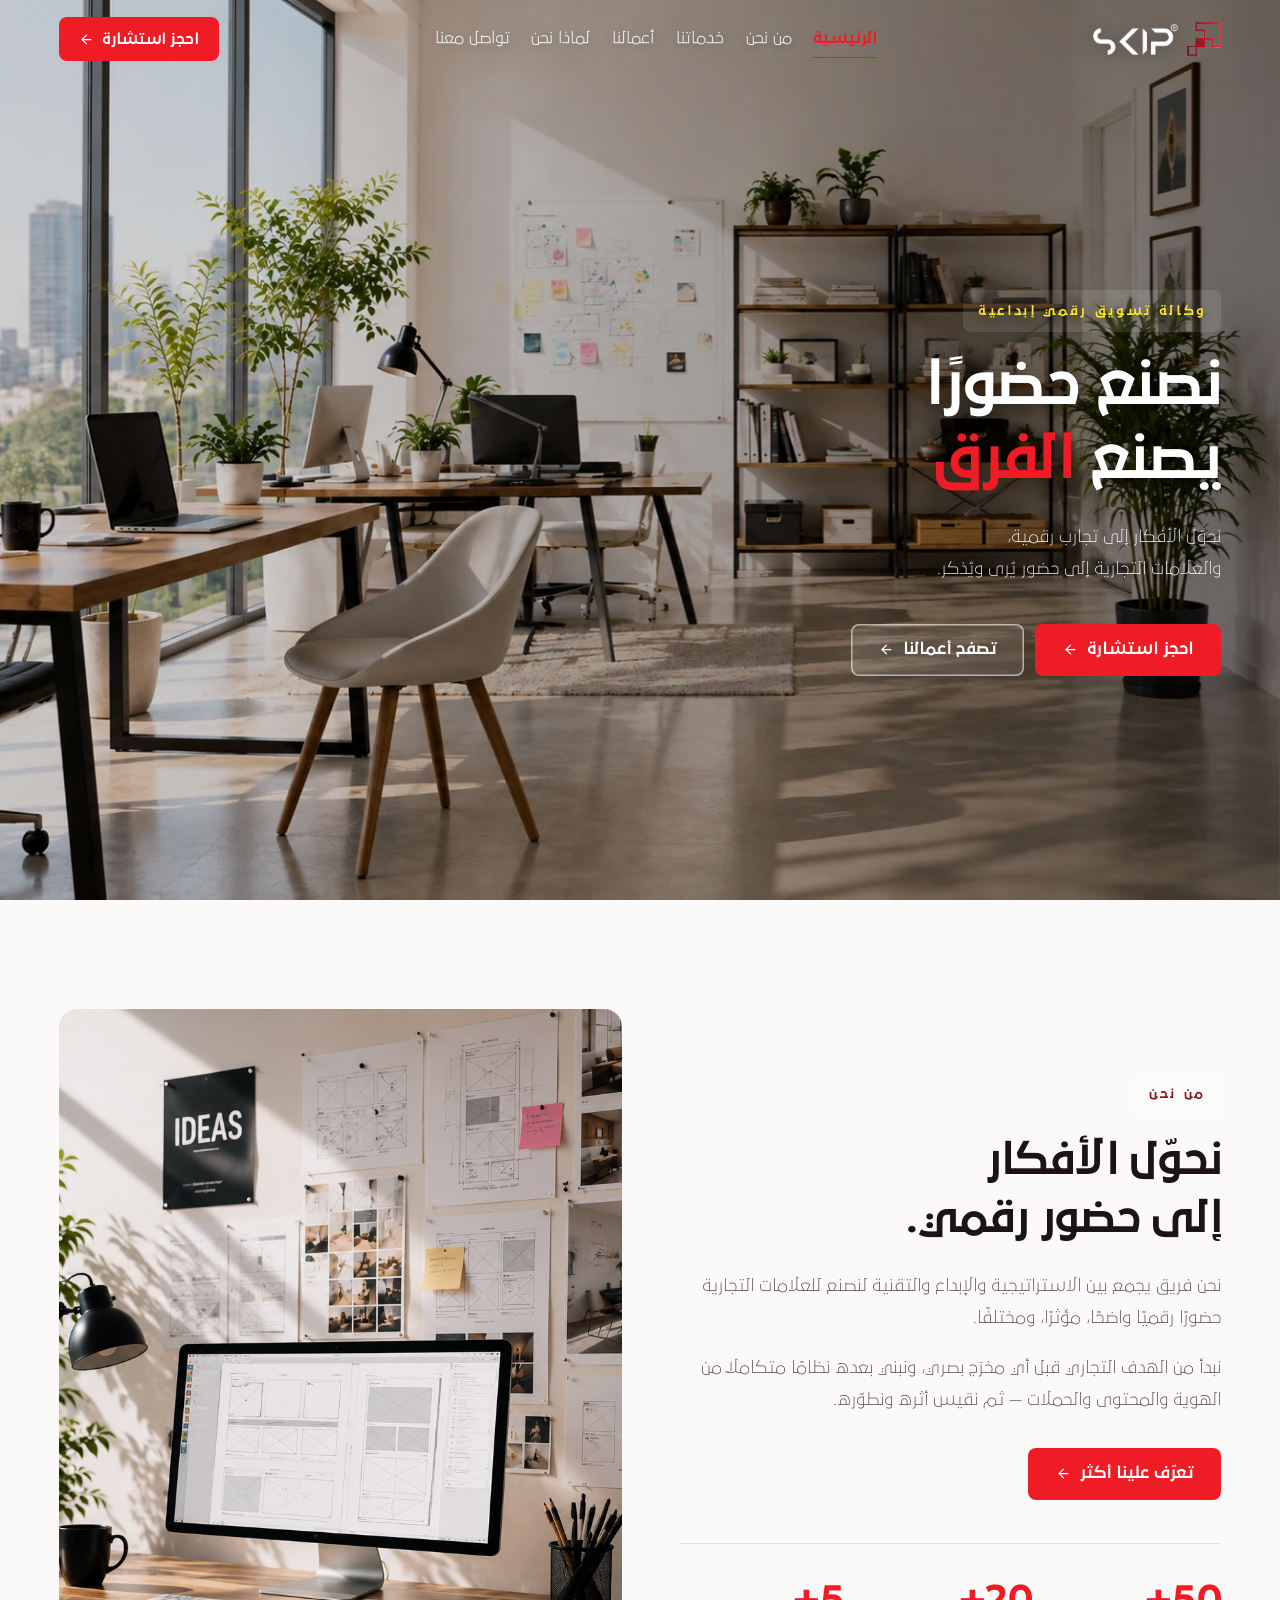
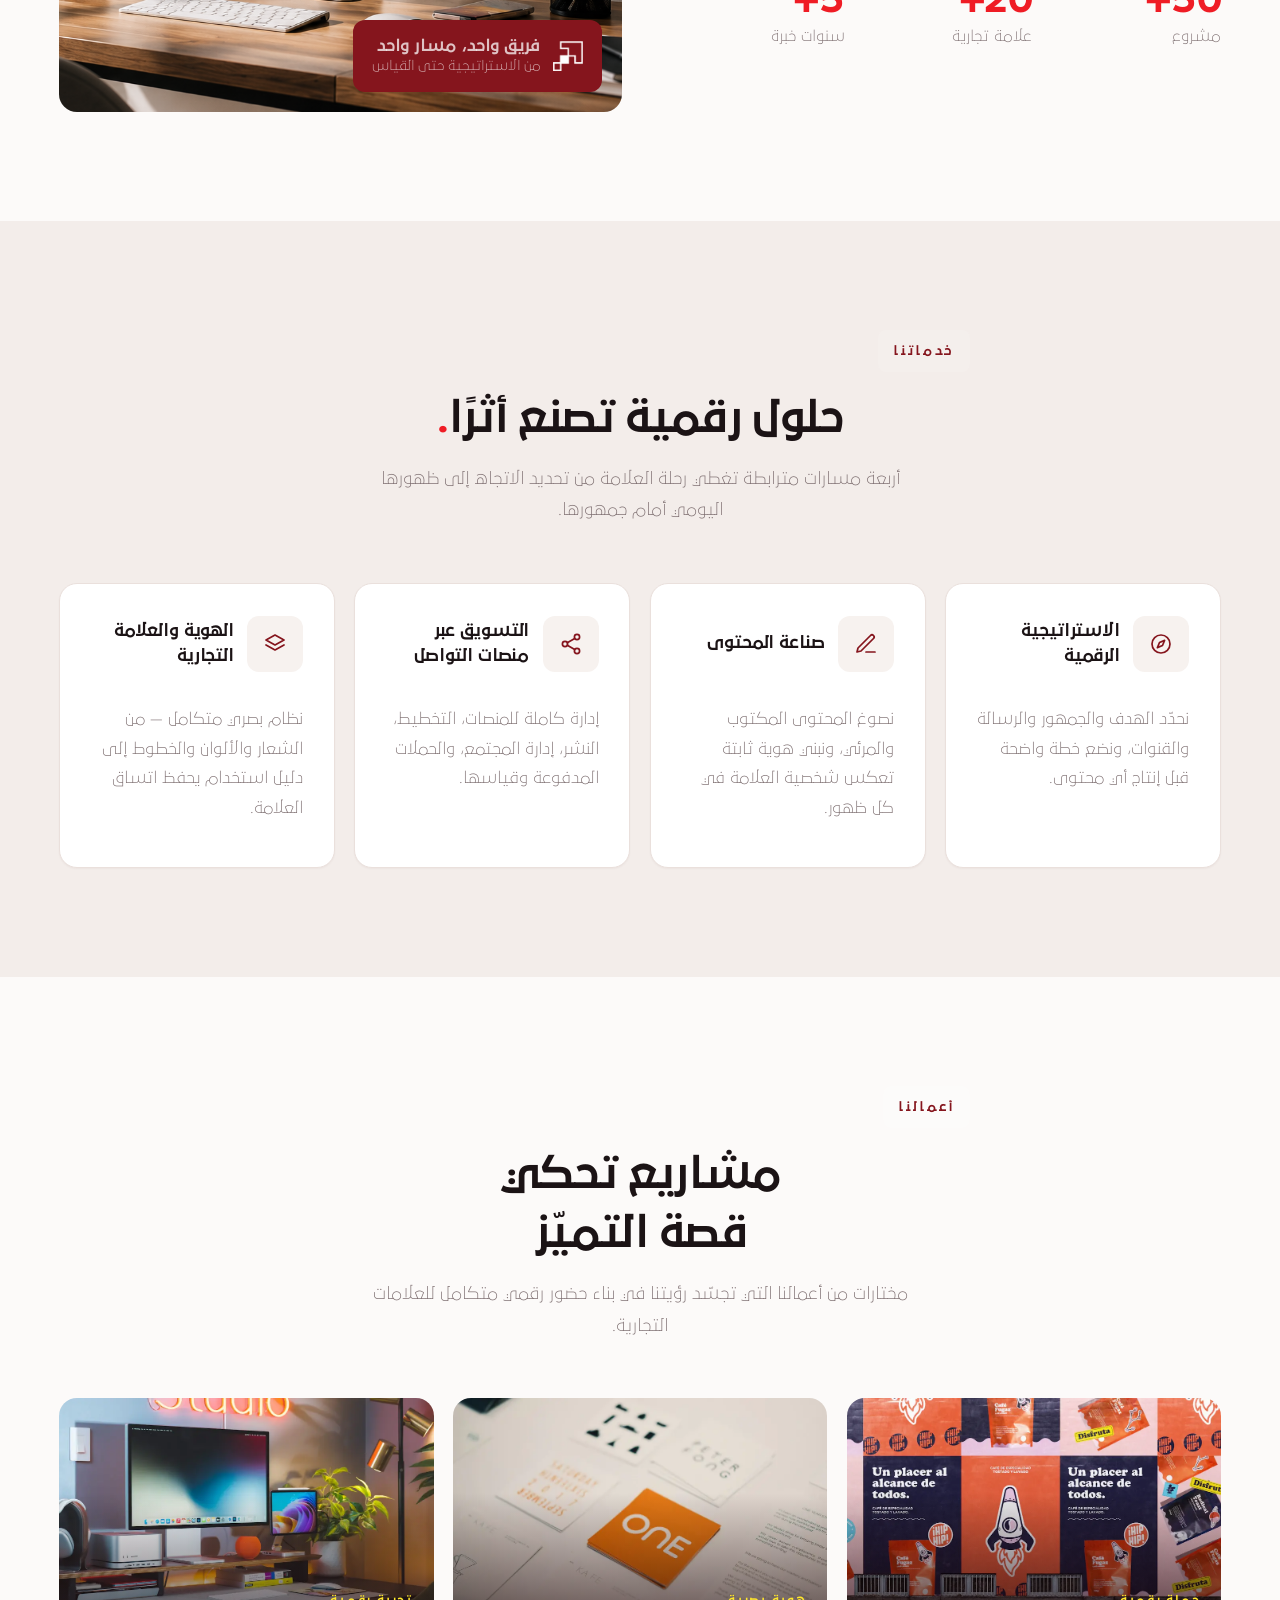
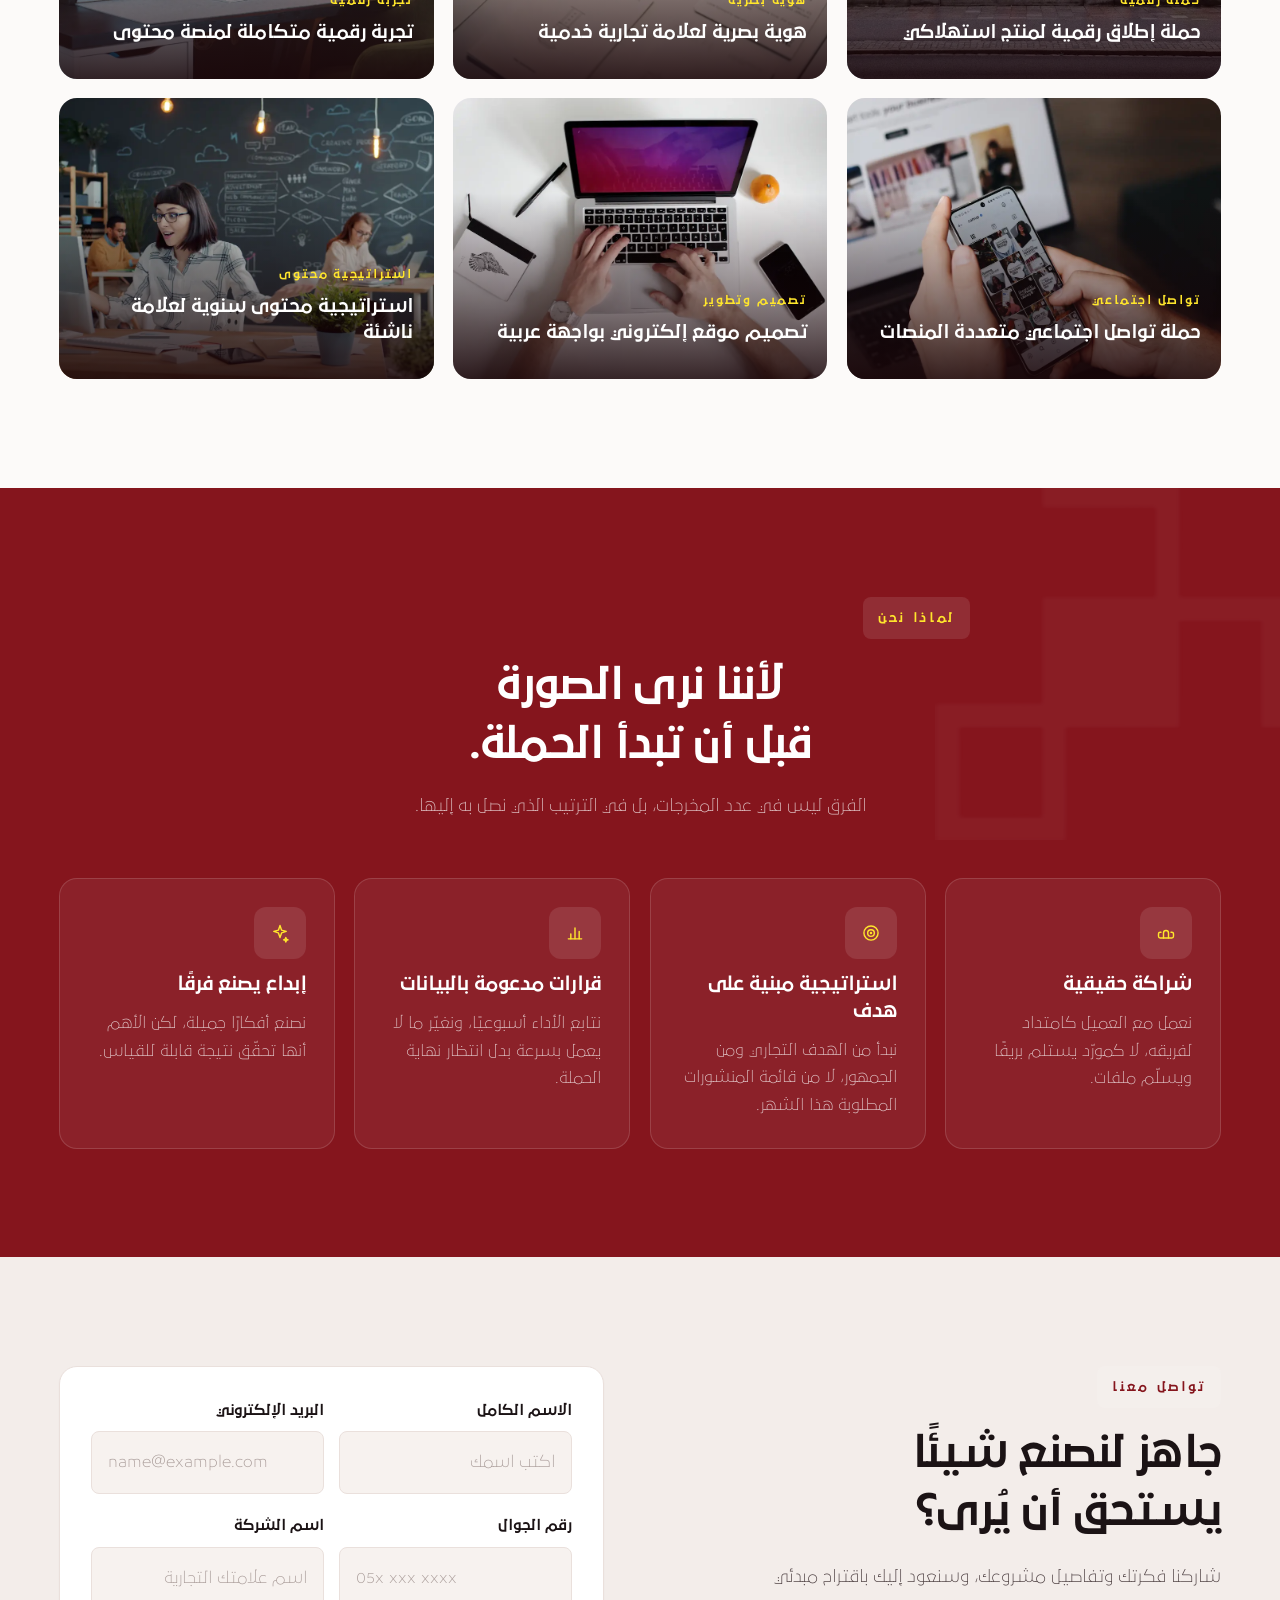
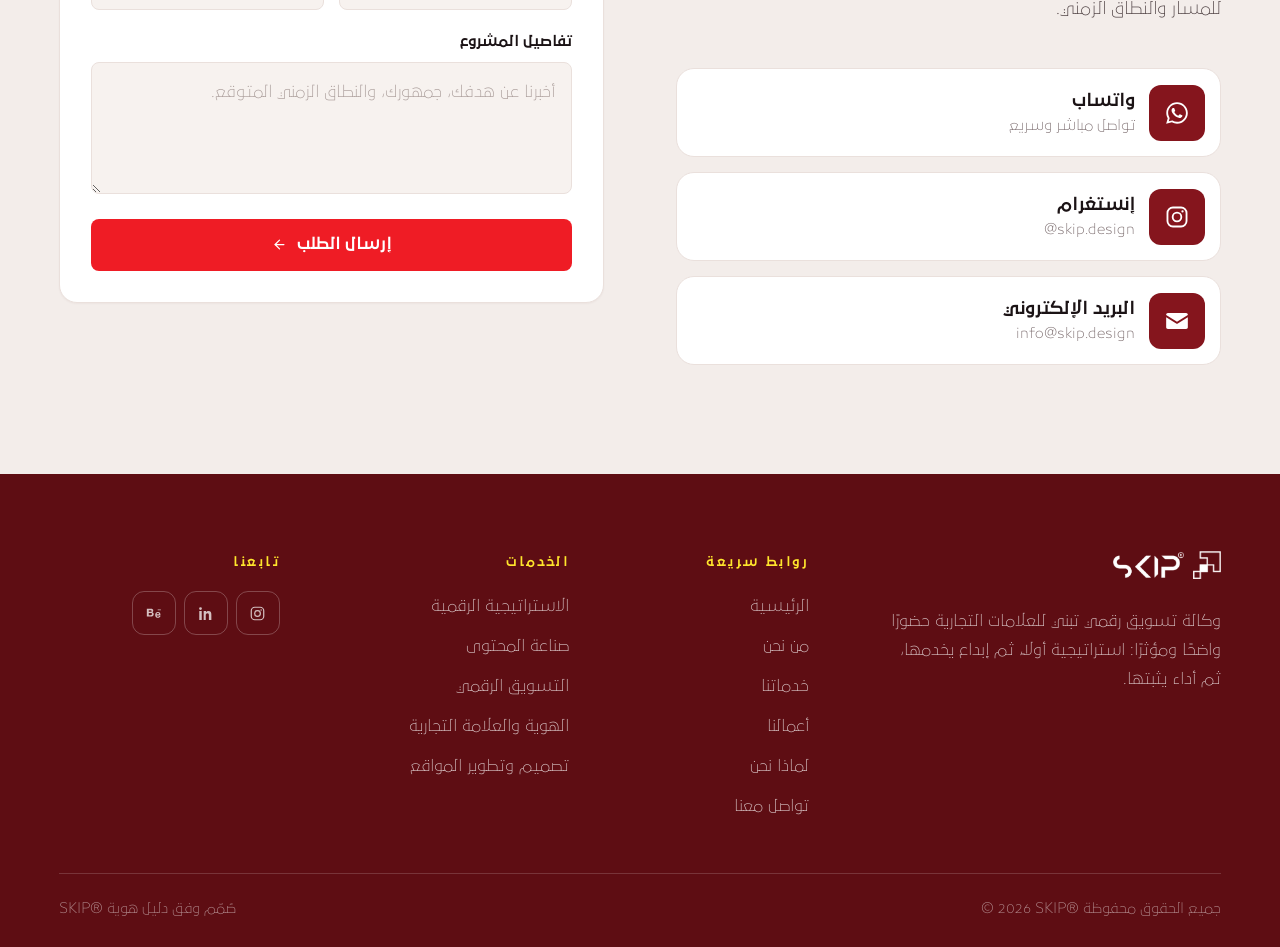
==== commit 4d462a0a: "secound3 commit" ====
--- a/index.html
+++ b/index.html
@@ -1,805 +1,472 @@
 <!doctype html>
 <html lang="ar" dir="rtl">
-  <head>
-    <meta charset="UTF-8" />
-    <script>
-      document.documentElement.classList.add("js");
-    </script>
-    <meta name="viewport" content="width=device-width, initial-scale=1" />
-    <title>SKIP — وكالة إبداعية رقمية</title>
-    <meta
-      name="description"
-      content="وكالة إبداعية رقمية من الرياض. نصنع حضورًا يلفت، ويثبت، ويشتغل."
-    />
-    <meta name="color-scheme" content="light" />
-    <meta name="theme-color" content="#f7f5ef" />
-
-    <link
-      rel="icon"
-      href="assets/images/logo-removebg-preview.png"
-      media="(prefers-color-scheme: light)"
-    />
-    <link
-      rel="icon"
-      href="assets/images/logo-removebg-preview.png"
-      media="(prefers-color-scheme: dark)"
-    />
-    <link
-      rel="icon"
-      href="assets/images/logo-removebg-preview.png"
-      type="image/svg+xml"
-    />
-    <link
-      rel="apple-touch-icon"
-      href="assets/images/logo-removebg-preview.png"
-    />
-
-    <link rel="preconnect" href="https://images.unsplash.com" />
-    <link rel="dns-prefetch" href="https://cdn.simpleicons.org" />
-
-    <link rel="stylesheet" href="css/style.css" />
-  </head>
-  <body class="antialiased" data-page="home">
-    <main dir="rtl" class="site-shell">
-      <span
-        class="scroll-sentinel"
-        id="scroll-sentinel"
-        aria-hidden="true"
-      ></span>
-
-      <header class="site-header">
-        <a class="brand-mark" href="#top" aria-label="SKIP الرئيسية"
-          ><img
-            src="assets/images/logo-removebg-preview.png"
-            alt="شعار SKIP"
-            width="100"
-            height="32"
-        /></a>
-
-        <nav class="desktop-nav" aria-label="التنقل الرئيسي">
-          <a href="#top">الرئيسية</a>
-          <a href="#section-1">من نحن</a>
-          <a href="#section-2">خدماتنا</a>
-          <a href="#work">أعمالنا</a>
-          <a href="#section-5">منهجيتنا</a>
-          <a href="#contact">تواصل معنا</a>
-        </nav>
-
-        <div class="header-actions">
-          <a class="text-link creative-link" href="join-team.html"
-            >انضم لفريقنا</a
-          >
-          <a class="button button-dark" href="start-project.html"
-            >ابدأ مشروعك <span>↗</span></a
-          >
-          <button
-            class="menu-toggle"
-            type="button"
-            id="menu-toggle"
-            aria-expanded="false"
-            aria-controls="mobile-menu"
-          >
-            <span></span>
-            <span></span>
-          </button>
-        </div>
-
-        <nav id="mobile-menu" class="mobile-menu" aria-label="قائمة الهاتف">
-          <a href="#top" data-menu-link>الرئيسية</a>
-          <a href="#section-1" data-menu-link>من نحن</a>
-          <a href="#section-2" data-menu-link>خدماتنا</a>
-          <a href="#work" data-menu-link>أعمالنا</a>
-          <a href="#section-5" data-menu-link>منهجيتنا</a>
-          <a href="#contact" data-menu-link>تواصل معنا</a>
-          <a href="join-team.html" data-menu-link>انضم لفريقنا</a>
-          <a href="start-project.html" data-menu-link>ابدأ مشروعك</a>
-        </nav>
-      </header>
-
-      <section id="top" class="hero-section">
-        <div class="hero-top">
-          <div class="hero-blobs" aria-hidden="true">
-            <span class="hero-blob hero-blob-red"></span>
-            <span class="hero-blob hero-blob-yellow"></span>
+<head>
+<meta charset="utf-8">
+<meta name="viewport" content="width=device-width, initial-scale=1">
+<title>SKIP® — وكالة تسويق رقمي</title>
+<meta name="description" content="SKIP وكالة تسويق رقمي تصنع للعلامات التجارية حضورًا واضحًا ومؤثرًا: استراتيجية، محتوى، تسويق رقمي، وهوية بصرية.">
+<meta name="theme-color" content="#85151D">
+<meta property="og:title" content="SKIP® — نصنع حضورًا يصنع الفرق">
+<meta property="og:description" content="نحوّل الأفكار إلى تجارب رقمية، والعلامات التجارية إلى حضور يُرى ويُذكر.">
+<meta property="og:type" content="website">
+<link rel="stylesheet" href="assets/css/style.css">
+<script>document.documentElement.className+=" js";</script>
+</head>
+<body>
+
+<!-- ============================== icon sprite ============================ -->
+<svg width="0" height="0" style="position:absolute" aria-hidden="true" focusable="false">
+  <symbol id="i-arrow" viewBox="0 0 24 24"><g fill="none" stroke="currentColor" stroke-width="2" stroke-linecap="round" stroke-linejoin="round"><path d="M19 12H5"/><path d="M12 19l-7-7 7-7"/></g></symbol>
+  <symbol id="i-compass" viewBox="0 0 24 24"><g fill="none" stroke="currentColor" stroke-width="1.7" stroke-linecap="round" stroke-linejoin="round"><circle cx="12" cy="12" r="9"/><path d="M15.6 8.4l-2.1 5.1-5.1 2.1 2.1-5.1z"/></g></symbol>
+  <symbol id="i-pen" viewBox="0 0 24 24"><g fill="none" stroke="currentColor" stroke-width="1.7" stroke-linecap="round" stroke-linejoin="round"><path d="M12 20h9"/><path d="M16.5 3.5a2.1 2.1 0 013 3L7 19l-4 1 1-4z"/></g></symbol>
+  <symbol id="i-share" viewBox="0 0 24 24"><g fill="none" stroke="currentColor" stroke-width="1.7" stroke-linecap="round" stroke-linejoin="round"><circle cx="18" cy="5" r="2.6"/><circle cx="6" cy="12" r="2.6"/><circle cx="18" cy="19" r="2.6"/><path d="M8.3 10.8l7.4-4.3M8.3 13.2l7.4 4.3"/></g></symbol>
+  <symbol id="i-layers" viewBox="0 0 24 24"><g fill="none" stroke="currentColor" stroke-width="1.7" stroke-linecap="round" stroke-linejoin="round"><path d="M12 3l9 5-9 5-9-5z"/><path d="M3 13l9 5 9-5"/></g></symbol>
+  <symbol id="i-hands" viewBox="0 0 24 24"><g fill="none" stroke="currentColor" stroke-width="1.7" stroke-linecap="round" stroke-linejoin="round"><path d="M9 12a3 3 0 116 0v6H9z"/><path d="M9 18H5a2 2 0 01-2-2v-3a2 2 0 012-2h1"/><path d="M15 18h4a2 2 0 002-2v-3a2 2 0 00-2-2h-1"/></g></symbol>
+  <symbol id="i-target" viewBox="0 0 24 24"><g fill="none" stroke="currentColor" stroke-width="1.7" stroke-linecap="round" stroke-linejoin="round"><circle cx="12" cy="12" r="8.5"/><circle cx="12" cy="12" r="4"/><circle cx="12" cy="12" r=".6" fill="currentColor"/></g></symbol>
+  <symbol id="i-chart" viewBox="0 0 24 24"><g fill="none" stroke="currentColor" stroke-width="1.7" stroke-linecap="round" stroke-linejoin="round"><path d="M4 19h16"/><path d="M7 19v-6M12 19V6M17 19v-9"/></g></symbol>
+  <symbol id="i-spark" viewBox="0 0 24 24"><g fill="none" stroke="currentColor" stroke-width="1.7" stroke-linecap="round" stroke-linejoin="round"><path d="M12 3l1.9 5.6L19.5 10l-5.6 1.9L12 17.5 10.1 11.9 4.5 10l5.6-1.4z"/><path d="M19 17.5l.7 2 2 .7-2 .7-.7 2-.7-2-2-.7 2-.7z"/></g></symbol>
+  <symbol id="i-ig" viewBox="0 0 24 24"><g fill="none" stroke="currentColor" stroke-width="1.7"><rect x="3.2" y="3.2" width="17.6" height="17.6" rx="5"/><circle cx="12" cy="12" r="4"/><circle cx="17.1" cy="6.9" r="1.05" fill="currentColor" stroke="none"/></g></symbol>
+  <symbol id="i-in" viewBox="0 0 24 24"><path fill="currentColor" d="M6.94 5a2 2 0 11-4 0 2 2 0 014 0zM3.2 8.6h3.5V21H3.2V8.6zM9.4 8.6h3.35v1.7h.05c.47-.85 1.6-1.75 3.3-1.75 3.53 0 4.18 2.2 4.18 5.07V21h-3.5v-6.1c0-1.45-.03-3.32-2.05-3.32-2.05 0-2.37 1.58-2.37 3.21V21H9.4V8.6z"/></symbol>
+  <symbol id="i-wa" viewBox="0 0 24 24"><path fill="currentColor" d="M12.04 2C6.58 2 2.13 6.45 2.13 11.91c0 1.75.46 3.46 1.32 4.96L2 22l5.25-1.38a9.9 9.9 0 004.79 1.22h.01c5.46 0 9.91-4.45 9.91-9.91S17.5 2 12.04 2zm0 18.15a8.2 8.2 0 01-4.19-1.15l-.3-.18-3.12.82.83-3.04-.2-.31a8.2 8.2 0 01-1.26-4.38c0-4.54 3.7-8.23 8.24-8.23s8.23 3.69 8.23 8.23-3.69 8.24-8.23 8.24zm4.52-6.16c-.25-.13-1.47-.73-1.69-.81-.23-.09-.39-.13-.56.12-.16.25-.64.81-.79.97-.14.17-.29.19-.54.06-.25-.12-1.05-.38-2-1.23-.74-.66-1.24-1.47-1.38-1.72-.15-.25-.02-.38.11-.5.11-.11.25-.29.37-.44.13-.15.17-.25.25-.42.08-.16.04-.31-.02-.43-.06-.13-.56-1.35-.77-1.85-.2-.49-.41-.42-.56-.43l-.48-.01c-.16 0-.43.06-.65.31-.23.25-.86.84-.86 2.05s.88 2.38 1 2.55c.12.16 1.73 2.63 4.19 3.69.59.26 1.04.41 1.4.52.59.19 1.12.16 1.55.1.47-.07 1.47-.6 1.67-1.18.21-.58.21-1.08.15-1.19-.06-.1-.22-.16-.47-.28z"/></symbol>
+  <symbol id="i-mail" viewBox="0 0 24 24"><path fill="currentColor" d="M3.6 4.6h16.8c.88 0 1.6.72 1.6 1.6v.35l-9.63 5.94a.7.7 0 01-.74 0L2 6.55V6.2c0-.88.72-1.6 1.6-1.6zM2 8.53l9.26 5.71c.45.28 1.03.28 1.48 0L22 8.53v9.27c0 .88-.72 1.6-1.6 1.6H3.6c-.88 0-1.6-.72-1.6-1.6V8.53z"/></symbol>
+  <symbol id="i-be" viewBox="0 0 24 24"><path fill="currentColor" d="M8.4 5.4c1.9 0 3.3.6 3.3 2.5 0 1.1-.5 1.8-1.4 2.2 1.3.4 2 1.4 2 2.8 0 2.3-1.9 3.3-4 3.3H2.6V5.4h5.8zm-.4 4.3c.8 0 1.4-.35 1.4-1.2 0-.95-.7-1.15-1.5-1.15H5.3v2.35h2.7zm.15 4.6c.95 0 1.75-.33 1.75-1.45 0-1.1-.67-1.5-1.7-1.5H5.3v2.95h2.85zM17.9 6.2h4.5v1.2h-4.5V6.2zm3.9 7.5c.1-1.9-1-3.8-3.5-3.8-2.4 0-3.9 1.75-3.9 4.05 0 2.4 1.45 4.05 3.9 4.05 1.85 0 3.1-.85 3.6-2.5h-1.9c-.2.6-.9 1-1.65 1-1.15 0-1.85-.65-1.9-1.85h5.35v-.95zm-5.35-.55c.05-.95.7-1.7 1.75-1.7 1.05 0 1.6.65 1.7 1.7h-3.45z"/></symbol>
+</svg>
+
+<!-- ================================ header ============================== -->
+<header class="hdr" id="hdr">
+  <div class="hdr__in">
+    <a class="brand on-dark" id="brand" href="#top" aria-label="SKIP — الصفحة الرئيسية">
+      <span class="brand__mark">
+        <img class="m-red" src="assets/img/logo-red.png" alt="" width="34" height="34">
+        <img class="m-white" src="assets/img/logo-white.png" alt="" width="34" height="34">
+      </span>
+      <span class="brand__word">
+        <img class="w-black" src="assets/img/logo-word-black.png" alt="SKIP" width="441" height="160">
+        <img class="w-white" src="assets/img/logo-word-white.png" alt="" aria-hidden="true" width="437" height="160">
+      </span>
+    </a>
+
+    <nav class="nav" aria-label="التنقل الرئيسي">
+      <a href="#top" class="on">الرئيسية</a>
+      <a href="#about">من نحن</a>
+      <a href="#services">خدماتنا</a>
+      <a href="#work">أعمالنا</a>
+      <a href="#why">لماذا نحن</a>
+      <a href="#contact">تواصل معنا</a>
+    </nav>
+
+    <a href="#contact" class="btn btn--red btn--sm hdr__cta">
+      احجز استشارة
+      <svg viewBox="0 0 24 24" aria-hidden="true"><use href="#i-arrow"></use></svg>
+    </a>
+
+    <button class="burger" id="burger" aria-label="فتح القائمة" aria-expanded="false" aria-controls="mmenu">
+      <span></span><span></span>
+    </button>
+  </div>
+</header>
+
+<div class="mmenu" id="mmenu" role="dialog" aria-modal="true" aria-label="قائمة التنقل">
+  <nav class="mmenu__nav" aria-label="التنقل للجوال">
+    <a href="#top"><i>01</i>الرئيسية</a>
+    <a href="#about"><i>02</i>من نحن</a>
+    <a href="#services"><i>03</i>خدماتنا</a>
+    <a href="#work"><i>04</i>أعمالنا</a>
+    <a href="#why"><i>05</i>لماذا نحن</a>
+    <a href="#contact"><i>06</i>تواصل معنا</a>
+  </nav>
+  <div class="mmenu__foot">
+    <a href="#contact" class="btn btn--white btn--block">احجز استشارة</a>
+  </div>
+</div>
+
+<main id="top">
+
+<!-- ================================= hero =============================== -->
+<section class="hero">
+  <!-- background photo: full-bleed, unmodified, no logo baked in -->
+  <div class="hero__media">
+    <img src="assets/img/hero.webp" width="1672" height="941" fetchpriority="high"
+         alt="مساحة عمل إبداعية مضيئة بنوافذ ممتدة، مكاتب خشبية ونباتات.">
+  </div>
+  <!-- readability overlay only -->
+  <div class="hero__scrim" aria-hidden="true"></div>
+
+  <div class="hero__in">
+    <div class="wrap">
+      <div class="hero__box">
+        <span class="eyebrow">وكالة تسويق رقمي إبداعية</span>
+        <h1 class="h1">
+          <span class="l"><span>نصنع حضورًا</span></span>
+          <span class="l"><span>يصنع <span class="hl">الفرق</span></span></span>
+        </h1>
+        <p>نحوّل الأفكار إلى تجارب رقمية،<br>والعلامات التجارية إلى حضور يُرى ويُذكر.</p>
+
+        <div class="hero__cta">
+          <a href="#contact" class="btn btn--red">
+            احجز استشارة
+            <svg viewBox="0 0 24 24" aria-hidden="true"><use href="#i-arrow"></use></svg>
+          </a>
+          <a href="#work" class="btn btn--glass">
+            تصفح أعمالنا
+            <svg viewBox="0 0 24 24" aria-hidden="true"><use href="#i-arrow"></use></svg>
+          </a>
+        </div>
+      </div>
+    </div>
+  </div>
+</section>
+
+<!-- ================================ about =============================== -->
+<section class="about" id="about">
+  <div class="wrap">
+    <div class="about__grid">
+
+      <div class="about__body">
+        <span class="eyebrow rv">من نحن</span>
+        <h2 class="h2 rv" data-d="1">نحوّل الأفكار<br>إلى حضور رقمي.</h2>
+        <p class="lead rv" data-d="2">
+          نحن فريق يجمع بين الاستراتيجية والإبداع والتقنية لنصنع للعلامات التجارية حضورًا
+          رقميًا واضحًا، مؤثرًا، ومختلفًا.
+        </p>
+        <p class="lead rv" data-d="2">
+          نبدأ من الهدف التجاري قبل أي مخرَج بصري، ونبني بعده نظامًا متكاملًا من الهوية
+          والمحتوى والحملات — ثم نقيس أثره ونطوّره.
+        </p>
+
+        <a href="#services" class="btn btn--red rv" data-d="3">
+          تعرّف علينا أكثر
+          <svg viewBox="0 0 24 24" aria-hidden="true"><use href="#i-arrow"></use></svg>
+        </a>
+
+        <!-- ملاحظة: أرقام مبدئية للعرض — استبدلها بأرقام الوكالة الفعلية. -->
+        <div class="stats rv" data-d="3">
+          <div><b>+50</b><span>مشروع</span></div>
+          <div><b>+20</b><span>علامة تجارية</span></div>
+          <div><b>+5</b><span>سنوات خبرة</span></div>
+        </div>
+      </div>
+
+      <figure class="about__fig rv">
+        <img src="assets/img/about img.png" width="1000" height="1250" loading="lazy"
+             alt="مصمم يعمل على مكتبه أمام جدار مرجعي مليء بالصور واللوحات البصرية.">
+        <figcaption class="about__badge">
+          <img src="assets/img/logo-white.png" alt="" width="30" height="30">
+          <span>
+            <b>فريق واحد، مسار واحد</b>
+            <span>من الاستراتيجية حتى القياس</span>
+          </span>
+        </figcaption>
+      </figure>
+
+    </div>
+  </div>
+</section>
+
+<!-- =============================== services ============================= -->
+<section class="services" id="services">
+  <div class="wrap">
+    <div class="shead">
+      <span class="eyebrow rv">خدماتنا</span>
+      <h2 class="h2 rv" data-d="1">حلول رقمية تصنع أثرًا<span class="dot">.</span></h2>
+      <p class="rv" data-d="2">أربعة مسارات مترابطة تغطي رحلة العلامة من تحديد الاتجاه إلى ظهورها اليومي أمام جمهورها.</p>
+    </div>
+
+    <!-- ملاحظة: قائمة الخدمات قابلة للتعديل حسب ما تعتمده الوكالة. -->
+    <div class="svc">
+      <article class="svc__card rv">
+        <div class="svc__head">
+          <span class="svc__icon" aria-hidden="true"><svg viewBox="0 0 24 24"><use href="#i-compass"></use></svg></span>
+          <h3 class="svc__title">الاستراتيجية الرقمية</h3>
+        </div>
+        <p class="svc__desc">نحدّد الهدف والجمهور والرسالة والقنوات، ونضع خطة واضحة قبل إنتاج أي محتوى.</p>
+      </article>
+
+      <article class="svc__card rv" data-d="1">
+        <div class="svc__head">
+          <span class="svc__icon" aria-hidden="true"><svg viewBox="0 0 24 24"><use href="#i-pen"></use></svg></span>
+          <h3 class="svc__title">صناعة المحتوى</h3>
+        </div>
+        <p class="svc__desc">نصوغ المحتوى المكتوب والمرئي، ونبني هوية ثابتة تعكس شخصية العلامة في كل ظهور.</p>
+      </article>
+
+      <article class="svc__card rv" data-d="2">
+        <div class="svc__head">
+          <span class="svc__icon" aria-hidden="true"><svg viewBox="0 0 24 24"><use href="#i-share"></use></svg></span>
+          <h3 class="svc__title">التسويق عبر منصات التواصل</h3>
+        </div>
+        <p class="svc__desc">إدارة كاملة للمنصات، التخطيط، النشر، إدارة المجتمع، والحملات المدفوعة وقياسها.</p>
+      </article>
+
+      <article class="svc__card rv" data-d="3">
+        <div class="svc__head">
+          <span class="svc__icon" aria-hidden="true"><svg viewBox="0 0 24 24"><use href="#i-layers"></use></svg></span>
+          <h3 class="svc__title">الهوية والعلامة التجارية</h3>
+        </div>
+        <p class="svc__desc">نظام بصري متكامل — من الشعار والألوان والخطوط إلى دليل استخدام يحفظ اتساق العلامة.</p>
+      </article>
+    </div>
+  </div>
+</section>
+
+<!-- =============================== projects ============================= -->
+<section class="work" id="work">
+  <div class="wrap">
+    <div class="shead">
+      <span class="eyebrow rv">أعمالنا</span>
+      <h2 class="h2 rv" data-d="1">مشاريع تحكي<br>قصة التميّز</h2>
+      <p class="rv" data-d="2">مختارات من أعمالنا التي تجسّد رؤيتنا في بناء حضور رقمي متكامل للعلامات التجارية.</p>
+    </div>
+
+    <!-- ملاحظة: مشاريع للعرض — استبدل الصور والأسماء بأعمال الوكالة الحقيقية. -->
+    <div class="grid6">
+      <a class="prj rv" href="#contact">
+        <img src="assets/img/work1.webp" width="940" height="705" loading="lazy"
+             alt="ملصقات حملة إعلانية بألوان دافئة على جدار في الشارع.">
+        <span class="prj__txt">
+          <span class="prj__cat">حملة رقمية</span>
+          <span class="prj__ttl">حملة إطلاق رقمية لمنتج استهلاكي</span>
+          <span class="prj__bar"></span>
+        </span>
+      </a>
+
+      <a class="prj rv" data-d="1" href="#contact">
+        <img src="assets/img/work2.webp" width="940" height="705" loading="lazy"
+             alt="مطبوعات هوية بصرية وبطاقات على سطح فاتح.">
+        <span class="prj__txt">
+          <span class="prj__cat">هوية بصرية</span>
+          <span class="prj__ttl">هوية بصرية لعلامة تجارية خدمية</span>
+          <span class="prj__bar"></span>
+        </span>
+      </a>
+
+      <a class="prj rv" data-d="2" href="#contact">
+        <img src="assets/img/work3.webp" width="940" height="705" loading="lazy"
+             alt="مكتب عمل رقمي بشاشة كبيرة وإضاءة دافئة.">
+        <span class="prj__txt">
+          <span class="prj__cat">تجربة رقمية</span>
+          <span class="prj__ttl">تجربة رقمية متكاملة لمنصة محتوى</span>
+          <span class="prj__bar"></span>
+        </span>
+      </a>
+
+      <a class="prj rv" href="#contact">
+        <img src="assets/img/work4.webp" width="940" height="705" loading="lazy"
+             alt="يد تتصفح شبكة منشورات على هاتف محمول.">
+        <span class="prj__txt">
+          <span class="prj__cat">تواصل اجتماعي</span>
+          <span class="prj__ttl">حملة تواصل اجتماعي متعددة المنصات</span>
+          <span class="prj__bar"></span>
+        </span>
+      </a>
+
+      <a class="prj rv" data-d="1" href="#contact">
+        <img src="assets/img/work5.webp" width="940" height="705" loading="lazy"
+             alt="حاسوب محمول ومفكرة على مكتب أبيض من الأعلى.">
+        <span class="prj__txt">
+          <span class="prj__cat">تصميم وتطوير</span>
+          <span class="prj__ttl">تصميم موقع إلكتروني بواجهة عربية</span>
+          <span class="prj__bar"></span>
+        </span>
+      </a>
+
+      <a class="prj rv" data-d="2" href="#contact">
+        <img src="assets/img/work6.webp" width="940" height="705" loading="lazy"
+             alt="جلسة عمل أمام جدار عليه مخططات ورسوم استراتيجية.">
+        <span class="prj__txt">
+          <span class="prj__cat">استراتيجية محتوى</span>
+          <span class="prj__ttl">استراتيجية محتوى سنوية لعلامة ناشئة</span>
+          <span class="prj__bar"></span>
+        </span>
+      </a>
+    </div>
+
+  </div>
+</section>
+
+<!-- ================================= why ================================ -->
+<section class="why dark" id="why">
+  <img class="why__wm" src="assets/img/logo-white.png" alt="" aria-hidden="true">
+  <div class="wrap">
+    <div class="shead shead--light">
+      <span class="eyebrow eyebrow--light rv">لماذا نحن</span>
+      <h2 class="h2 rv" data-d="1">لأننا نرى الصورة<br>قبل أن تبدأ الحملة.</h2>
+      <p class="rv" data-d="2">الفرق ليس في عدد المخرجات، بل في الترتيب الذي نصل به إليها.</p>
+    </div>
+
+    <div class="why__grid">
+      <article class="why__card rv">
+        <span class="why__ico"><svg viewBox="0 0 24 24" aria-hidden="true"><use href="#i-hands"></use></svg></span>
+        <h3 class="h3">شراكة حقيقية</h3>
+        <p>نعمل مع العميل كامتداد لفريقه، لا كمورّد يستلم بريفًا ويسلّم ملفات.</p>
+      </article>
+
+      <article class="why__card rv" data-d="1">
+        <span class="why__ico"><svg viewBox="0 0 24 24" aria-hidden="true"><use href="#i-target"></use></svg></span>
+        <h3 class="h3">استراتيجية مبنية على هدف</h3>
+        <p>نبدأ من الهدف التجاري ومن الجمهور، لا من قائمة المنشورات المطلوبة هذا الشهر.</p>
+      </article>
+
+      <article class="why__card rv" data-d="2">
+        <span class="why__ico"><svg viewBox="0 0 24 24" aria-hidden="true"><use href="#i-chart"></use></svg></span>
+        <h3 class="h3">قرارات مدعومة بالبيانات</h3>
+        <p>نتابع الأداء أسبوعيًا، ونغيّر ما لا يعمل بسرعة بدل انتظار نهاية الحملة.</p>
+      </article>
+
+      <article class="why__card rv" data-d="3">
+        <span class="why__ico"><svg viewBox="0 0 24 24" aria-hidden="true"><use href="#i-spark"></use></svg></span>
+        <h3 class="h3">إبداع يصنع فرقًا</h3>
+        <p>نصنع أفكارًا جميلة، لكن الأهم أنها تحقّق نتيجة قابلة للقياس.</p>
+      </article>
+    </div>
+  </div>
+</section>
+
+<!-- =============================== contact ============================== -->
+<section class="contact" id="contact">
+  <div class="wrap">
+    <div class="contact__grid">
+
+      <div class="contact__body">
+        <span class="eyebrow rv">تواصل معنا</span>
+        <h2 class="h2 rv" data-d="1">جاهز لنصنع شيئًا<br>يستحق أن يُرى؟</h2>
+        <p class="lead rv" data-d="2">
+          شاركنا فكرتك وتفاصيل مشروعك، وسنعود إليك باقتراح مبدئي للمسار والنطاق الزمني.
+        </p>
+
+        <!-- ملاحظة: استبدل الروابط والحسابات أدناه ببيانات الوكالة الفعلية. -->
+        <ul class="ccards rv" data-d="3">
+          <li>
+            <a class="ccard" href="#" aria-label="واتساب">
+              <span class="ccard__ico"><svg viewBox="0 0 24 24" aria-hidden="true"><use href="#i-wa"></use></svg></span>
+              <span class="ccard__txt">
+                <b>واتساب</b>
+                <span>تواصل مباشر وسريع</span>
+              </span>
+            </a>
+          </li>
+          <li>
+            <a class="ccard" href="#" aria-label="إنستغرام">
+              <span class="ccard__ico"><svg viewBox="0 0 24 24" aria-hidden="true"><use href="#i-ig"></use></svg></span>
+              <span class="ccard__txt">
+                <b>إنستغرام</b>
+                <span dir="ltr">@skip.design</span>
+              </span>
+            </a>
+          </li>
+          <li>
+            <a class="ccard" href="#" aria-label="البريد الإلكتروني">
+              <span class="ccard__ico"><svg viewBox="0 0 24 24" aria-hidden="true"><use href="#i-mail"></use></svg></span>
+              <span class="ccard__txt">
+                <b>البريد الإلكتروني</b>
+                <span dir="ltr">info@skip.design</span>
+              </span>
+            </a>
+          </li>
+        </ul>
+      </div>
+
+      <form class="form rv" data-d="1" id="form" novalidate>
+        <div class="form__row">
+          <div class="field">
+            <label for="f-name">الاسم الكامل</label>
+            <input id="f-name" name="name" type="text" autocomplete="name" placeholder="اكتب اسمك" required>
           </div>
-
-          <div class="hero-copy">
-            <p class="hero-badge">
-              <span>وكالة إبداعية رقمية من الرياض</span
-              ><span class="hero-badge-dot" aria-hidden="true"></span>
-            </p>
-
-            <h1>
-              <span class="hero-line-ink">نبني حضورك.</span>
-              <span class="hero-line-brush">نسرع نموك.</span>
-            </h1>
-
-            <p class="hero-lead">
-              نصنع استراتيجيات إبداعية، محتوى مؤثر،<br />وحملات رقمية تساعد
-              علامتك على
-              <span class="hero-lead-highlight">الظهور، التأثير، والنمو.</span>
-            </p>
-
-            <div class="hero-ctas">
-              <a href="start-project.html" class="button hero-cta-primary"
-                >ابدأ مشروعك <span>↙</span></a
-              >
-              <a href="#work" class="button hero-cta-secondary">شاهد أعمالنا</a>
-            </div>
+          <div class="field">
+            <label for="f-mail">البريد الإلكتروني</label>
+            <input id="f-mail" name="email" type="email" autocomplete="email" placeholder="name@example.com" dir="ltr" required>
           </div>
-
-          <div class="hero-art" aria-hidden="true">
-            <div class="hero-image-wrap">
-              <img
-                src="assets/images/lhero.png"
-                alt=""
-                width="1200"
-                height="900"
-                loading="eager"
-                fetchpriority="high"
-                decoding="async"
-              />
-            </div>
+        </div>
+
+        <div class="form__row">
+          <div class="field">
+            <label for="f-tel">رقم الجوال</label>
+            <input id="f-tel" name="tel" type="tel" autocomplete="tel" placeholder="05x xxx xxxx" dir="ltr">
           </div>
-        </div>
-
-        <div class="hero-stats" data-reveal-group>
-          <div class="hero-stat">
-            <span class="hero-stat-value">+120</span
-            ><span class="hero-stat-label">عميل تم خدمته</span>
+          <div class="field">
+            <label for="f-co">اسم الشركة</label>
+            <input id="f-co" name="company" type="text" autocomplete="organization" placeholder="اسم علامتك التجارية">
           </div>
-          <div class="hero-stat">
-            <span class="hero-stat-value">+250</span
-            ><span class="hero-stat-label">مشروع مكتمل بنجاح</span>
-          </div>
-          <div class="hero-stat">
-            <span class="hero-stat-value">+7</span
-            ><span class="hero-stat-label">سنوات من الخبرة</span>
-          </div>
-          <div class="hero-stat">
-            <span class="hero-stat-value">97%</span
-            ><span class="hero-stat-label">نسبة رضا العملاء</span>
-          </div>
-        </div>
-
-        <a class="hero-scroll-cue" href="#work">
-          <span>تصفح أعمالنا المميزة</span>
-          <span class="hero-scroll-arrow" aria-hidden="true">
-            <svg
-              viewBox="0 0 24 24"
-              fill="none"
-              stroke="currentColor"
-              stroke-width="1.5"
-              stroke-linecap="round"
-              stroke-linejoin="round"
-            >
-              <path d="M12 4v15"></path>
-              <path d="M18 13l-6 6-6-6"></path>
-            </svg>
+        </div>
+
+        <div class="field">
+          <label for="f-msg">تفاصيل المشروع</label>
+          <textarea id="f-msg" name="message" placeholder="أخبرنا عن هدفك، جمهورك، والنطاق الزمني المتوقع." required></textarea>
+        </div>
+
+        <button type="submit" class="btn btn--red btn--block">
+          إرسال الطلب
+          <svg viewBox="0 0 24 24" aria-hidden="true"><use href="#i-arrow"></use></svg>
+        </button>
+
+        <p class="form__ok" role="status">تم استلام طلبك. سنعود إليك قريبًا.</p>
+      </form>
+
+    </div>
+  </div>
+</section>
+
+</main>
+
+<!-- ================================ footer ============================== -->
+<footer class="ftr dark">
+  <div class="wrap">
+    <div class="ftr__grid">
+      <div class="ftr__about">
+        <a class="brand brand--sm on-solid" href="#top" aria-label="SKIP">
+          <span class="brand__mark">
+            <img class="m-red" src="assets/img/logo-red.png" alt="" width="28" height="28">
+            <img class="m-white" src="assets/img/logo-white.png" alt="" width="28" height="28">
           </span>
+          <span class="brand__word">
+        <img class="w-black" src="assets/img/logo-word-black.png" alt="SKIP" width="441" height="160">
+        <img class="w-white" src="assets/img/logo-word-white.png" alt="" aria-hidden="true" width="437" height="160">
+      </span>
         </a>
-      </section>
-
-      <section id="section-1" class="statement-section section-pad">
-        <p class="section-index" data-reveal>( ٠١ ) <span>عن سكيب</span></p>
-        <h2 data-reveal data-reveal-delay="1">
-            نرفع أثر حضورك<br /><span>ونختصر</span><br />عليك الطريق.
-        </h2>
-        <div class="statement-note" data-reveal data-reveal-delay="2">
-          <span>لا نطارد الانتباه.</span><br />نصمّم له سببًا يبقى.
-        </div>
-      </section>
-
-      <section id="section-2" class="services-section section-pad">
-        <div class="section-heading">
-          <p class="section-index" data-reveal>( ٠٢ ) <span>قدراتنا</span></p>
-          <h2 data-reveal data-reveal-delay="1">
-            وش نقدر<br /><span>نسوي لك؟</span>
-          </h2>
-        </div>
-        <div class="services-body">
-          <div class="services-intro" data-reveal data-reveal-delay="1">
-            <p class="services-lead">سبع خدمات تشتغل مع بعض، من أول فكرة إلى نتيجة تقدر تلمسها.</p>
-            <div class="services-visual" id="services-visual">
-              <div class="services-visual-frame">
-                <img class="service-visual-img is-active" data-visual="0" src="assets/images/services/01-strategy.svg" alt="رسم توضيحي يمثل التخطيط الاستراتيجي وخارطة النمو" loading="lazy" decoding="async" />
-                <img class="service-visual-img" data-visual="1" src="assets/images/services/02-video.svg" alt="رسم توضيحي يمثل الإنتاج المرئي وتجهيزات التصوير" loading="lazy" decoding="async" />
-                <img class="service-visual-img" data-visual="2" src="assets/images/services/03-ads.svg" alt="رسم توضيحي يمثل الإعلانات الممولة وأداء الحملات" loading="lazy" decoding="async" />
-                <img class="service-visual-img" data-visual="3" src="assets/images/services/04-branding.svg" alt="رسم توضيحي يمثل تصميم الهوية البصرية" loading="lazy" decoding="async" />
-                <img class="service-visual-img" data-visual="4" src="assets/images/services/05-seo.svg" alt="رسم توضيحي يمثل تحسين محركات البحث" loading="lazy" decoding="async" />
-                <img class="service-visual-img" data-visual="5" src="assets/images/services/06-data.svg" alt="رسم توضيحي يمثل تحليل البيانات" loading="lazy" decoding="async" />
-                <img class="service-visual-img" data-visual="6" src="assets/images/services/07-web.svg" alt="رسم توضيحي يمثل تطوير المواقع والمتاجر" loading="lazy" decoding="async" />
-              </div>
-            </div>
-          </div>
-          <ul class="services-list" id="service-list" data-reveal-group>
-            <li>
-              <button class="service-item is-active" type="button" data-index="0" aria-pressed="true">
-                <span class="service-item-num">01</span>
-                <span class="service-item-copy">
-                  <span class="service-item-name">التخطيط الاستراتيجي</span>
-                  <span class="service-item-desc">نبدأ من السؤال الصح.</span>
-                </span>
-                <span class="service-item-arrow" aria-hidden="true">↗</span>
-              </button>
-            </li>
-            <li>
-              <button class="service-item" type="button" data-index="1" aria-pressed="false">
-                <span class="service-item-num">02</span>
-                <span class="service-item-copy">
-                  <span class="service-item-name">الإنتاج المرئي</span>
-                  <span class="service-item-desc">مشاهد تعلق في الذاكرة.</span>
-                </span>
-                <span class="service-item-arrow" aria-hidden="true">↗</span>
-              </button>
-            </li>
-            <li>
-              <button class="service-item" type="button" data-index="2" aria-pressed="false">
-                <span class="service-item-num">03</span>
-                <span class="service-item-copy">
-                  <span class="service-item-name">الإعلانات الممولة</span>
-                  <span class="service-item-desc">ميزانية تروح للمكان الصح.</span>
-                </span>
-                <span class="service-item-arrow" aria-hidden="true">↗</span>
-              </button>
-            </li>
-            <li>
-              <button class="service-item" type="button" data-index="3" aria-pressed="false">
-                <span class="service-item-num">04</span>
-                <span class="service-item-copy">
-                  <span class="service-item-name">تصميم الهوية البصرية</span>
-                  <span class="service-item-desc">شكل يثبت في البال.</span>
-                </span>
-                <span class="service-item-arrow" aria-hidden="true">↗</span>
-              </button>
-            </li>
-            <li>
-              <button class="service-item" type="button" data-index="4" aria-pressed="false">
-                <span class="service-item-num">05</span>
-                <span class="service-item-copy">
-                  <span class="service-item-name">تحسين محركات البحث</span>
-                  <span class="service-item-desc">تطلع وقت ما يبحثون عنك.</span>
-                </span>
-                <span class="service-item-arrow" aria-hidden="true">↗</span>
-              </button>
-            </li>
-            <li>
-              <button class="service-item" type="button" data-index="5" aria-pressed="false">
-                <span class="service-item-num">06</span>
-                <span class="service-item-copy">
-                  <span class="service-item-name">تحليل البيانات</span>
-                  <span class="service-item-desc">نفهم الأرقام قبل ما نحكم.</span>
-                </span>
-                <span class="service-item-arrow" aria-hidden="true">↗</span>
-              </button>
-            </li>
-            <li>
-              <button class="service-item" type="button" data-index="6" aria-pressed="false">
-                <span class="service-item-num">07</span>
-                <span class="service-item-copy">
-                  <span class="service-item-name">تطوير المواقع والمتاجر</span>
-                  <span class="service-item-desc">تجربة تبيع، مو بس تنعرض.</span>
-                </span>
-                <span class="service-item-arrow" aria-hidden="true">↗</span>
-              </button>
-            </li>
-          </ul>
-        </div>
-      </section>
-
-      <section id="work" class="work-section section-pad">
-        <div class="work-heading" data-reveal-group>
-          <p class="section-index">
-            <span class="index-dot"></span>( ٠٣ ) <span>مختارات من الشغل</span>
-          </p>
-          <h2>شغلنا<br /><span>يتكلم.</span></h2>
-          <span class="work-accent-bar" aria-hidden="true"></span>
-          <p class="work-lead">
-            نقدّم أفكاراً تتحوّل إلى تجارب حقيقية.<br />استكشف بعض من مشاريعنا
-            التي نفخر بها.
-          </p>
-          <!-- <a class="text-link" href="#contact">شاهد كل الأعمال ↗</a> -->
-        </div>
-
-        <svg
-          class="work-decor"
-          viewBox="0 0 200 200"
-          fill="none"
-          stroke="currentColor"
-          stroke-width="1"
-          aria-hidden="true"
-        >
-          <rect
-            x="20"
-            y="90"
-            width="70"
-            height="70"
-            transform="rotate(45 55 125)"
-          ></rect>
-          <rect
-            x="60"
-            y="50"
-            width="70"
-            height="70"
-            transform="rotate(45 95 85)"
-          ></rect>
-          <rect
-            x="100"
-            y="10"
-            width="70"
-            height="70"
-            transform="rotate(45 135 45)"
-          ></rect>
-        </svg>
-
-        <div class="work-carousel" id="work-carousel">
-          <div class="work-featured-label" data-reveal>
-            <p class="work-featured-kicker">مشروع مميز</p>
-            <p class="work-featured-index-row">
-              <span class="work-featured-index" id="work-index-current"
-                >01</span
-              >
-              <span class="work-featured-rule" aria-hidden="true"></span>
-            </p>
-          </div>
-
-          <div
-            class="work-stage"
-            id="work-stage"
-            role="region"
-            aria-roledescription="carousel"
-            aria-label="مختارات من أعمالنا"
-          >
-            <article class="work-slide is-active" data-index="0">
-              <button
-                class="work-slide-media"
-                type="button"
-                data-open-project
-                aria-label="عرض تفاصيل مشروع سوق السبعة"
-              >
-                <img
-                  src="https://images.unsplash.com/photo-1518005020951-eccb494ad742?auto=format&fit=crop&w=1400&q=85"
-                  alt="سوق السبعة"
-                  loading="lazy"
-                  decoding="async"
-                />
-              </button>
-              <div class="work-slide-info">
-                <div class="work-slide-icon" aria-hidden="true">
-                  <svg
-                    viewBox="0 0 24 24"
-                    fill="none"
-                    stroke="currentColor"
-                    stroke-width="1.5"
-                    stroke-linecap="round"
-                    stroke-linejoin="round"
-                  >
-                    <path d="M12 3l9 5-9 5-9-5 9-5z"></path>
-                    <path d="M3 13l9 5 9-5"></path>
-                  </svg>
-                </div>
-                <span class="work-slide-tag">هوية + محتوى</span>
-                <h3>سوق السبعة</h3>
-                <p>
-                  هوية بصرية ومحتوى متكامل لمشروع عقاري يعكس الفخامة والحداثة.
-                </p>
-                <button class="work-slide-link" type="button" data-open-project>
-                  عرض المشروع <span>↗</span>
-                </button>
-              </div>
-            </article>
-
-            <article class="work-slide" data-index="1">
-              <button
-                class="work-slide-media"
-                type="button"
-                data-open-project
-                aria-label="عرض تفاصيل مشروع موسم الرياض"
-              >
-                <img
-                  src="assets/images/موسم الرياض.png"
-                  alt="موسم الرياض"
-                  loading="lazy"
-                  decoding="async"
-                />
-              </button>
-              <div class="work-slide-info">
-                <div class="work-slide-icon" aria-hidden="true">
-                  <svg
-                    viewBox="0 0 24 24"
-                    fill="none"
-                    stroke="currentColor"
-                    stroke-width="1.5"
-                    stroke-linecap="round"
-                    stroke-linejoin="round"
-                  >
-                    <rect x="9" y="3" width="6" height="11" rx="3"></rect>
-                    <path d="M5 11a7 7 0 0 0 14 0"></path>
-                    <path d="M12 18v3"></path>
-                    <path d="M9 21h6"></path>
-                  </svg>
-                </div>
-                <span class="work-slide-tag">حملة رقمية</span>
-                <h3>موسم الرياض</h3>
-                <p>
-                  حملة رقمية متكاملة لواحد من أكبر المواسم الترفيهية في المنطقة.
-                </p>
-                <button class="work-slide-link" type="button" data-open-project>
-                  عرض المشروع <span>↗</span>
-                </button>
-              </div>
-            </article>
-
-            <article class="work-slide" data-index="2">
-              <button
-                class="work-slide-media"
-                type="button"
-                data-open-project
-                aria-label="عرض تفاصيل مشروع صوت المكان"
-              >
-                <img
-                  src="https://images.unsplash.com/photo-1493225457124-a3eb161ffa5f?auto=format&fit=crop&w=1400&q=85"
-                  alt="صوت المكان"
-                  loading="lazy"
-                  decoding="async"
-                />
-              </button>
-              <div class="work-slide-info">
-                <div class="work-slide-icon" aria-hidden="true">
-                  <svg
-                    viewBox="0 0 24 24"
-                    fill="none"
-                    stroke="currentColor"
-                    stroke-width="1.5"
-                    stroke-linecap="round"
-                    stroke-linejoin="round"
-                  >
-                    <path
-                      d="M3 8a2 2 0 0 1 2-2h9a2 2 0 0 1 2 2v8a2 2 0 0 1-2 2H5a2 2 0 0 1-2-2V8z"
-                    ></path>
-                    <path d="M16 10l5-3v10l-5-3"></path>
-                  </svg>
-                </div>
-                <span class="work-slide-tag">إنتاج مرئي</span>
-                <h3>صوت المكان</h3>
-                <p>إنتاج مرئي وصوتي يوثّق تفاصيل المكان بأسلوب سينمائي مؤثر.</p>
-                <button class="work-slide-link" type="button" data-open-project>
-                  عرض المشروع <span>↗</span>
-                </button>
-              </div>
-            </article>
-          </div>
-
-          <div class="work-controls">
-            <p class="work-counter">
-              <span id="work-counter-current">01</span
-              ><span class="work-counter-sep">/</span
-              ><span id="work-counter-total">03</span>
-            </p>
-            <div class="work-arrows">
-              <button
-                class="work-arrow"
-                type="button"
-                id="work-prev"
-                aria-label="المشروع السابق"
-              >
-                <svg
-                  viewBox="0 0 24 24"
-                  fill="none"
-                  stroke="currentColor"
-                  stroke-width="1.5"
-                  stroke-linecap="round"
-                  stroke-linejoin="round"
-                >
-                  <path d="M19 12H5"></path>
-                  <path d="M11 18l-6-6 6-6"></path>
-                </svg>
-              </button>
-              <button
-                class="work-arrow work-arrow--next"
-                type="button"
-                id="work-next"
-                aria-label="المشروع التالي"
-              >
-                <svg
-                  viewBox="0 0 24 24"
-                  fill="none"
-                  stroke="currentColor"
-                  stroke-width="1.5"
-                  stroke-linecap="round"
-                  stroke-linejoin="round"
-                >
-                  <path d="M5 12h14"></path>
-                  <path d="M13 6l6 6-6 6"></path>
-                </svg>
-              </button>
-            </div>
-          </div>
-
-          <div
-            class="work-thumbs"
-            id="work-thumbs"
-            role="tablist"
-            aria-label="التنقل بين المشاريع"
-          >
-            <button
-              class="work-thumb is-active"
-              type="button"
-              data-goto="0"
-              role="tab"
-              aria-selected="true"
-              aria-label="مشروع سوق السبعة"
-            >
-              <img
-                src="https://images.unsplash.com/photo-1518005020951-eccb494ad742?auto=format&fit=crop&w=400&q=70"
-                alt=""
-                loading="lazy"
-              />
-              <span class="work-thumb-overlay">
-                <span class="work-thumb-index">01</span>
-                <span class="work-thumb-title">سوق السبعة</span>
-              </span>
-            </button>
-            <button
-              class="work-thumb"
-              type="button"
-              data-goto="1"
-              role="tab"
-              aria-selected="false"
-              aria-label="مشروع موسم الرياض"
-            >
-              <img
-                src="assets/images/موسم الرياض.png"
-                alt=""
-                loading="lazy"
-              />
-              <span class="work-thumb-overlay">
-                <span class="work-thumb-index">02</span>
-                <span class="work-thumb-title">موسم الرياض</span>
-              </span>
-            </button>
-            <button
-              class="work-thumb"
-              type="button"
-              data-goto="2"
-              role="tab"
-              aria-selected="false"
-              aria-label="مشروع صوت المكان"
-            >
-              <img
-                src="https://images.unsplash.com/photo-1493225457124-a3eb161ffa5f?auto=format&fit=crop&w=400&q=70"
-                alt=""
-                loading="lazy"
-              />
-              <span class="work-thumb-overlay">
-                <span class="work-thumb-index">03</span>
-                <span class="work-thumb-title">صوت المكان</span>
-              </span>
-            </button>
-          </div>
-
-          <div class="work-dots" id="work-dots" aria-hidden="true">
-            <button
-              class="work-dot is-active"
-              type="button"
-              data-goto="0"
-              tabindex="-1"
-            ></button>
-            <button
-              class="work-dot"
-              type="button"
-              data-goto="1"
-              tabindex="-1"
-            ></button>
-            <button
-              class="work-dot"
-              type="button"
-              data-goto="2"
-              tabindex="-1"
-            ></button>
-          </div>
-        </div>
-      </section>
-
-      <div
-        class="project-modal"
-        id="project-modal"
-        role="dialog"
-        aria-modal="true"
-        aria-labelledby="project-modal-title"
-        hidden
-      >
-        <div class="project-modal-backdrop" data-modal-close></div>
-        <div class="project-modal-panel">
-          <button
-            class="project-modal-close"
-            type="button"
-            data-modal-close
-            aria-label="إغلاق"
-          >
-            <svg
-              viewBox="0 0 24 24"
-              fill="none"
-              stroke="currentColor"
-              stroke-width="1.5"
-              stroke-linecap="round"
-              stroke-linejoin="round"
-            >
-              <path d="M18 6L6 18"></path>
-              <path d="M6 6l12 12"></path>
-            </svg>
-          </button>
-
-          <div class="project-modal-media">
-            <img id="project-modal-image" src="" alt="" />
-          </div>
-
-          <div class="project-modal-body">
-            <p class="project-modal-eyebrow">
-              <span id="project-modal-counter">( 01 )</span>
-              <span id="project-modal-tag">—</span>
-            </p>
-            <div
-              class="project-modal-icon"
-              id="project-modal-icon"
-              aria-hidden="true"
-            ></div>
-            <h3 id="project-modal-title"></h3>
-            <p id="project-modal-desc"></p>
-
-            <div class="project-modal-services">
-              <p class="project-modal-services-label">الخدمات المقدمة</p>
-              <ul id="project-modal-services-list"></ul>
-            </div>
-
-            <div class="project-modal-nav">
-              <button
-                type="button"
-                class="project-modal-navlink"
-                id="project-modal-prev"
-              >
-                <span>↖</span> المشروع السابق
-              </button>
-              <button
-                type="button"
-                class="project-modal-navlink project-modal-navlink--next"
-                id="project-modal-next"
-              >
-                المشروع التالي <span>↗</span>
-              </button>
-            </div>
-          </div>
-        </div>
-      </div>
-
-      <section id="section-4" class="why-section section-pad">
-        <p class="section-index" data-reveal>( ٠٤ ) <span>ليش سكيب؟</span></p>
-        <h2 data-reveal data-reveal-delay="1">
-          مو هدفنا نطلع لك<br /><span>محتوى.</span><br />هدفنا نخلي المحتوى<br /><strong
-            >يشتغل.</strong
-          >
-        </h2>
-        <div class="why-list" data-reveal-group>
-          <div>
-            <span>01</span>
-            <p>استراتيجية قبل التنفيذ</p>
-          </div>
-          <div>
-            <span>02</span>
-            <p>إبداع له سبب</p>
-          </div>
-          <div>
-            <span>03</span>
-            <p>قرارات مبنية على بيانات</p>
-          </div>
-          <div>
-            <span>04</span>
-            <p>تركيز على النتيجة</p>
-          </div>
-        </div>
-      </section>
-
-      <section id="section-5" class="process-section section-pad">
-        <p class="section-index" data-reveal>( ٠٥ ) <span>منهجيتنا</span></p>
-        <div class="process-heading" data-reveal-group>
-          <h2>من الفكرة<br /><span>إلى الأثر.</span></h2>
-          <p>نمشي معك خطوة بخطوة،<br />بدون اختصارات تضيّع الفكرة.</p>
-        </div>
-        <div class="process-line" data-reveal-group>
-          <div><b>01</b><span>نفهم</span></div>
-          <div><b>02</b><span>نخطط</span></div>
-          <div><b>03</b><span>نصنع</span></div>
-          <div><b>04</b><span>نطلق</span></div>
-          <div><b>05</b><span>نحسّن</span></div>
-          <div><b>06</b><span>ننمي</span></div>
-        </div>
-      </section>
-
-      <section class="poster-section" data-reveal-group>
-        <div class="poster-yellow">SKIP</div>
-        <div class="poster-copy">
-          <p>رسالة قصيرة</p>
-          <h2>إذا ما لفت<br />انتباهك،<br /><span>وش الفايدة؟</span></h2>
-        </div>
-        <div class="poster-corner">فكرة<br />تتحرك</div>
-      </section>
-
-      <section id="contact" class="contact-section section-pad">
-        <p class="section-index" data-reveal>
-          ( ٠٦ ) <span>الخطوة الجاية</span>
-        </p>
-        <h2 data-reveal data-reveal-delay="1">
-          عندك مشروع<br /><span>يستاهل ينشاف؟</span>
-        </h2>
-        <p data-reveal data-reveal-delay="2">خلنا نعرف وش عندك.</p>
-        <div class="contact-actions" data-reveal data-reveal-delay="3">
-          <a class="button button-light" href="start-project.html"
-            >ابدأ مشروعك <span>↗</span></a
-          >
-          <a class="outline-link" href="mailto:info@skip.sa">تواصل معنا</a>
-        </div>
-      </section>
-
-      <footer id="join" class="site-footer">
-        <div class="footer-top">
-          <img
-            src="assets/images/white-logo.png"
-            alt="شعار SKIP"
-            width="54"
-            height="58"
-          />
-          <p>وكالة إبداعية<br />تشتغل بذكاء.</p>
-          <a class="button button-yellow" href="join-team.html"
-            >انضم لفريقنا <span>↗</span></a
-          >
-        </div>
-        <div class="footer-bottom">
-          <div class="footer-nav">
-            <a href="#top">الرئيسية</a>
-            <a href="#section-1">من نحن</a>
-            <a href="#section-2">خدماتنا</a>
-            <a href="#work">أعمالنا</a>
-            <a href="#section-5">منهجيتنا</a>
-            <a href="#contact">تواصل معنا</a>
-          </div>
-          <div class="footer-contact">
-            <a href="mailto:info@skip.sa">info@skip.sa</a>
-            <span>الرياض، المملكة العربية السعودية</span>
-          </div>
-          <div class="socials">
-            <a href="https://instagram.com" target="_blank" rel="noopener"
-              >Instagram</a
-            >
-            <a href="https://tiktok.com" target="_blank" rel="noopener"
-              >TikTok</a
-            >
-            <a href="https://linkedin.com" target="_blank" rel="noopener"
-              >LinkedIn</a
-            >
-            <a href="https://x.com" target="_blank" rel="noopener">X</a>
-          </div>
-        </div>
-        <div class="footer-legal">
-          <span>© SKIP 2024</span>
-          <span>صنع في الرياض، بحب.</span>
-        </div>
-      </footer>
-
-      <a
-        class="whatsapp"
-        href="https://wa.me/966510010702"
-        aria-label="تواصل معنا عبر واتساب"
-      >
-        <img
-          src="https://cdn.simpleicons.org/whatsapp/ffffff"
-          alt=""
-          width="24"
-          height="24"
-          decoding="async"
-        />
-      </a>
-    </main>
-
-    <script src="js/main.js" defer></script>
-  </body>
+        <p>وكالة تسويق رقمي تبني للعلامات التجارية حضورًا واضحًا ومؤثرًا: استراتيجية أولًا، ثم إبداع يخدمها، ثم أداء يثبتها.</p>
+      </div>
+
+      <div>
+        <h4>روابط سريعة</h4>
+        <ul>
+          <li><a href="#top">الرئيسية</a></li>
+          <li><a href="#about">من نحن</a></li>
+          <li><a href="#services">خدماتنا</a></li>
+          <li><a href="#work">أعمالنا</a></li>
+          <li><a href="#why">لماذا نحن</a></li>
+          <li><a href="#contact">تواصل معنا</a></li>
+        </ul>
+      </div>
+
+      <div>
+        <h4>الخدمات</h4>
+        <ul>
+          <li><a href="#services">الاستراتيجية الرقمية</a></li>
+          <li><a href="#services">صناعة المحتوى</a></li>
+          <li><a href="#services">التسويق الرقمي</a></li>
+          <li><a href="#services">الهوية والعلامة التجارية</a></li>
+          <li><a href="#services">تصميم وتطوير المواقع</a></li>
+        </ul>
+      </div>
+
+      <div class="ftr__soc">
+        <h4>تابعنا</h4>
+        <!-- استبدل الروابط أدناه بحسابات الوكالة الفعلية. -->
+        <div class="soc">
+          <a href="#" aria-label="إنستغرام"><svg viewBox="0 0 24 24" aria-hidden="true"><use href="#i-ig"></use></svg></a>
+          <a href="#" aria-label="لينكدإن"><svg viewBox="0 0 24 24" aria-hidden="true"><use href="#i-in"></use></svg></a>
+          <a href="#" aria-label="بيهانس"><svg viewBox="0 0 24 24" aria-hidden="true"><use href="#i-be"></use></svg></a>
+        </div>
+      </div>
+    </div>
+
+    <div class="ftr__bar">
+      <span>جميع الحقوق محفوظة <bdi dir="ltr">© <span id="yr">2026</span> SKIP®</bdi></span>
+      <span>صُمّم وفق دليل هوية <bdi dir="ltr">SKIP®</bdi></span>
+    </div>
+  </div>
+</footer>
+
+<script src="assets/js/main.js"></script>
+</body>
 </html>
--- a/assets/css/style.css
+++ b/assets/css/style.css
@@ -0,0 +1,577 @@
+/* ==========================================================================
+   SKIP® — Digital Marketing Agency · Homepage
+   Arabic / RTL · 29LT Bukra
+   ========================================================================== */
+
+@font-face{font-family:"Bukra";src:url("../fonts/bukra-light.woff2") format("woff2");font-weight:300;font-display:swap}
+@font-face{font-family:"Bukra";src:url("../fonts/bukra-regular.woff2") format("woff2");font-weight:400;font-display:swap}
+@font-face{font-family:"Bukra";src:url("../fonts/bukra-bold.woff2") format("woff2");font-weight:700;font-display:swap}
+
+/* -------------------------------------------------------------- tokens -- */
+:root{
+  color-scheme: light;
+
+  /* ---- brand -------------------------------------------------------
+     --red  is THE accent: primary CTAs, active nav, links, highlights.
+     --bur  is the dark brand surface + small label text (small type needs
+            the extra contrast that --red cannot give on light grounds).
+     --yel  appears ONLY on dark surfaces.                              */
+  --red:#EF1C25;
+  --red-dk:#D0141D;      /* the single accent-hover step */
+  --bur:#85151D;
+  --bur-dk:#5E0D13;
+  --bur-xdk:#42080D;
+  --yel:#FFE62C;
+
+  /* ---- surfaces ---- */
+  --paper:#FCFAF9;       /* page ground                */
+  --sand:#F3EDEA;        /* tinted section ground      */
+  --sand-2:#E9DFDB;      /* image placeholder          */
+  --surface:#FFFFFF;     /* cards                      */
+  --surface-2:#F7F2EF;   /* inset: icon tiles, inputs  */
+  --surface-3:#EFE7E3;   /* inset, hovered             */
+
+  /* ---- lines ---- */
+  --line:#EAE0DC;        /* every card / input border  */
+  --line-2:#DBCCC7;      /* hovered / stronger border  */
+
+  /* ---- text ---- */
+  --ink:#1B1315;
+  --ink-2:#4C3F41;
+  --muted:#7B6C6E;
+  --faint:#A99C99;       /* placeholders               */
+
+  --on-dark:#FFFFFF;
+  --on-dark-2:rgba(255,255,255,.74);
+  --on-dark-3:rgba(255,255,255,.52);
+
+  --sans:"Bukra","Segoe UI","Noto Kufi Arabic",system-ui,sans-serif;
+
+  --fs-h1:clamp(2.15rem,4.4vw,3.85rem);
+  --fs-h2:clamp(1.75rem,3.2vw,2.9rem);
+  --fs-h3:clamp(1.12rem,1.4vw,1.32rem);
+  --fs-lead:clamp(1rem,1.15vw,1.12rem);
+  --fs-body:1rem;
+  --fs-eyebrow:.76rem;
+
+  /* ---- layout: one container width for every section ---- */
+  --maxw:1360px;
+  --pad:clamp(20px,4.6vw,64px);
+  --sect:clamp(72px,8.5vw,132px);
+
+  /* ---- shape: one radius scale, one button size ---- */
+  --r-btn:8px;
+  --r-tile:12px;         /* icon tiles                 */
+  --r-card:18px;         /* cards, media, form         */
+  --btn-h:52px;
+  --btn-h-sm:44px;
+
+  /* ---- elevation: two steps only ---- */
+  --sh-1:0 1px 2px rgba(66,8,13,.04);
+  --sh-2:0 18px 38px -28px rgba(66,8,13,.34);
+
+  --ease:cubic-bezier(.22,.61,.24,1);
+  --ease-out:cubic-bezier(.16,1,.3,1);
+  --hdr-h:78px;
+}
+
+*,*::before,*::after{box-sizing:border-box}
+html{-webkit-text-size-adjust:100%;scroll-behavior:smooth;scroll-padding-top:var(--hdr-h)}
+body{
+  margin:0;background:var(--paper);color:var(--ink);
+  font-family:var(--sans);font-size:var(--fs-body);font-weight:400;line-height:1.9;
+  overflow-x:hidden;-webkit-font-smoothing:antialiased;
+}
+img{display:block;max-width:100%;height:auto}
+svg{display:block}
+a{color:inherit;text-decoration:none}
+button{font:inherit;color:inherit;background:none;border:0;cursor:pointer}
+h1,h2,h3,h4,p,figure,ul,form{margin:0;padding:0}
+ul{list-style:none}
+::selection{background:var(--red);color:#fff}
+:focus-visible{outline:2.5px solid var(--red);outline-offset:3px;border-radius:var(--r-btn)}
+.dark :focus-visible{outline-color:var(--yel)}
+
+.wrap{max-width:var(--maxw);margin-inline:auto;padding-inline:var(--pad)}
+.sr-only{position:absolute;width:1px;height:1px;margin:-1px;padding:0;overflow:hidden;clip:rect(0 0 0 0);white-space:nowrap;border:0}
+
+/* ------------------------------------------------------------- typography */
+.eyebrow{
+  display:block;font-size:var(--fs-eyebrow);font-weight:700;letter-spacing:.22em;
+  color:var(--bur);line-height:1;margin-block-end:1.05rem;
+  background: rgba(255,255,255,.10);
+  padding: 15px;
+  width: fit-content;
+  border-radius: 8px;
+}
+.eyebrow--light{color:var(--yel)}
+
+.h1{font-size:var(--fs-h1);font-weight:700;line-height:1.26;letter-spacing:-.02em;text-wrap:balance}
+.h2{font-size:var(--fs-h2);font-weight:700;line-height:1.36;letter-spacing:-.018em;text-wrap:balance}
+.h3{font-size:var(--fs-h3);font-weight:700;line-height:1.5}
+
+.lead{font-size:var(--fs-lead);font-weight:300;line-height:2;color:var(--ink-2)}
+.lead--light{color:var(--on-dark-2)}
+
+/* section header — centred, reference rhythm */
+.shead{max-width:660px;margin-inline:auto;text-align:center;margin-block-end:clamp(38px,4.4vw,64px)}
+.shead .h2{margin-block-end:1rem;line-height:1.45}
+.shead p{color:var(--muted);font-weight:300;font-size:var(--fs-lead);line-height:1.95;margin-inline:auto;max-width:52ch}
+.shead--light p{color:var(--on-dark-2)}
+
+/* ---------------------------------------------------------------- buttons */
+.btn{
+  display:inline-flex;align-items:center;justify-content:center;gap:.6em;
+  min-height:var(--btn-h);padding:0 1.75rem;border-radius:var(--r-btn);
+  font-weight:700;font-size:.95rem;line-height:1;
+  transition:background-color .35s var(--ease),color .35s,box-shadow .35s,transform .35s var(--ease);
+  white-space:nowrap;
+}
+.btn svg{width:15px;height:15px;flex:none;transition:transform .4s var(--ease)}
+.btn:hover svg{transform:translateX(-5px)}
+.btn:active{transform:translateY(1px)}
+
+.btn--red{background:var(--red);color:#fff}
+.btn--red:hover{background:var(--red-dk)}
+.btn--line{background:transparent;color:var(--ink);box-shadow:inset 0 0 0 1.5px var(--line-2)}
+.btn--line:hover{box-shadow:inset 0 0 0 1.5px var(--ink)}
+.btn--glass{background:rgba(255,255,255,.10);color:#fff;box-shadow:inset 0 0 0 1.5px rgba(255,255,255,.55);
+  -webkit-backdrop-filter:blur(6px);backdrop-filter:blur(6px)}
+.btn--glass:hover{background:var(--surface);color:var(--ink);box-shadow:inset 0 0 0 1.5px #fff}
+.btn--white{background:var(--surface);color:var(--bur)}
+.btn--white:hover{background:var(--sand);color:var(--bur-dk)}
+.btn--sm{min-height:var(--btn-h-sm);padding:0 1.25rem;font-size:.88rem;border-radius:var(--r-btn)}
+.btn--block{width:100%}
+
+.tlink{display:inline-flex;align-items:center;gap:.55em;font-weight:700;font-size:.95rem;color:var(--red)}
+.tlink svg{width:15px;height:15px;transition:transform .4s var(--ease)}
+.tlink:hover svg{transform:translateX(-6px)}
+
+/* ----------------------------------------------------------------- brand  */
+.brand{display:inline-flex;align-items:center;gap:.55rem}
+.brand__mark{position:relative;width:34px;height:34px;flex:none}
+.brand__mark img{position:absolute;inset:0;width:100%;height:100%;object-fit:contain;transition:opacity .4s var(--ease)}
+/* wordmark is a supplied asset, never type: black on light, white on dark */
+.brand__word{position:relative;display:block;flex:none;height:31px;aspect-ratio:441/160}
+.brand__word img{position:absolute;inset:0;width:100%;height:100%;object-fit:contain;
+  transition:opacity .4s var(--ease)}
+.brand--sm .brand__mark{width:28px;height:28px}
+.brand--sm .brand__word{height:26px}
+
+/* light ground: red mark + black wordmark */
+.brand .m-red,.brand .w-black{opacity:1}
+.brand .m-white,.brand .w-white{opacity:0}
+/* over the hero photo: red mark + white wordmark */
+.brand.on-dark .m-red{opacity:1}
+.brand.on-dark .m-white{opacity:0}
+.brand.on-dark .w-black{opacity:0}
+.brand.on-dark .w-white{opacity:1}
+.brand.on-dark .brand__word{filter:drop-shadow(0 1px 8px rgba(0,0,0,.35))}
+/* solid burgundy surfaces (footer): all-white lockup */
+.brand.on-solid .m-red,.brand.on-solid .w-black{opacity:0}
+.brand.on-solid .m-white,.brand.on-solid .w-white{opacity:1}
+
+/* ---------------------------------------------------------------- header  */
+.hdr{position:fixed;inset-block-start:0;inset-inline:0;z-index:80;transition:background-color .4s var(--ease),box-shadow .4s}
+.hdr__in{
+  max-width:var(--maxw);margin-inline:auto;padding-inline:var(--pad);
+  height:var(--hdr-h);display:flex;align-items:center;gap:clamp(14px,2.4vw,40px);
+  transition:height .4s var(--ease);
+}
+.hdr.stuck{background:rgba(252,250,249,.9);-webkit-backdrop-filter:saturate(1.5) blur(16px);backdrop-filter:saturate(1.5) blur(16px);box-shadow:0 1px 0 var(--line)}
+.hdr.stuck .hdr__in{height:66px}
+
+.nav{display:flex;align-items:center;gap:clamp(10px,1.7vw,30px);margin-inline:auto}
+.nav a{position:relative;font-size:.92rem;padding:.35em 0;color:#fff;opacity:.86;
+  text-shadow:0 1px 10px rgba(0,0,0,.35);transition:color .3s,opacity .3s}
+.nav a::after{content:"";position:absolute;inset-inline-start:0;bottom:0;width:100%;height:1.5px;background:currentColor;transform:scaleX(0);transform-origin:left;transition:transform .4s var(--ease)}
+.nav a:hover{opacity:1}
+.nav a:hover::after,.nav a.on::after{transform:scaleX(1);transform-origin:right}
+.nav a.on{color:var(--red);opacity:1;font-weight:700;text-shadow:none}
+.nav a.on::after{background:var(--red)}
+.hdr.stuck .nav a{color:var(--ink-2);opacity:1;text-shadow:none}
+.hdr.stuck .nav a:hover{color:var(--ink)}
+.hdr.stuck .nav a.on{color:var(--red)}
+.hdr.stuck .nav a::after{background:var(--red)}
+
+.hdr__cta{flex:none}
+.hdr.stuck .hdr__cta:hover{background:var(--bur)}
+
+.burger{display:none;width:44px;height:44px;flex:none;margin-inline-start:auto;position:relative;z-index:2}
+.burger span{position:absolute;inset-inline:11px;height:2px;background:#fff;box-shadow:0 1px 6px rgba(0,0,0,.35);transition:transform .45s var(--ease),background-color .35s,opacity .3s}
+.burger span:nth-child(1){top:17px}
+.burger span:nth-child(2){bottom:17px;inset-inline-start:18px}
+.hdr.stuck .burger span{background:var(--ink)}
+body.nav-open .burger span{background:#fff!important}
+body.nav-open .burger span:nth-child(1){transform:translateY(5px) rotate(45deg)}
+body.nav-open .burger span:nth-child(2){inset-inline-start:11px;transform:translateY(-5px) rotate(-45deg)}
+
+/* ----------------------------------------------------------- mobile menu  */
+.mmenu{
+  position:fixed;inset:0;z-index:75;background:var(--bur-dk);
+  display:flex;flex-direction:column;padding:calc(var(--hdr-h) + 24px) var(--pad) 2.5rem;
+  clip-path:inset(0 0 100% 0);transition:clip-path .7s var(--ease-out);visibility:hidden;
+}
+body.nav-open .mmenu{clip-path:inset(0 0 0 0);visibility:visible}
+.mmenu__nav{display:flex;flex-direction:column;gap:.15rem;margin-block:auto}
+.mmenu__nav a{
+  display:flex;align-items:baseline;gap:.8rem;color:#fff;font-weight:700;
+  font-size:clamp(1.6rem,7.5vw,2.4rem);line-height:1.6;opacity:0;transform:translateY(18px);
+}
+body.nav-open .mmenu__nav a{animation:mIn .6s var(--ease-out) forwards;
+  font-size: clamp(1.6rem,5.5vw,2.4rem); font-weight: 500;margin-bottom: 20px;;
+}
+.mmenu__nav a.on{color:var(--yel)}
+.mmenu__nav i{font-style:normal;font-size:.72rem;font-weight:400;color:var(--yel);letter-spacing:.12em}
+@keyframes mIn{to{opacity:1;transform:none}}
+.mmenu__foot{padding-block-start:1.6rem;border-top:1px solid rgba(255,255,255,.2)}
+
+/* ------------------------------------------------------------------ hero  */
+.hero{
+  position:relative;min-height:clamp(580px,100svh,940px);
+  display:flex;align-items:center;overflow:hidden;background:var(--sand-2);
+}
+/* full-bleed background photo — no card, no radius, no margins */
+.hero__media{position:absolute;inset:0}
+.hero__media img{
+  width:100%;height:100%;object-fit:cover;object-position:50% 50%;
+  transform:scale(1.05);
+}
+.is-ready .hero__media img{animation:heroIn 1.8s var(--ease-out) .1s forwards}
+@keyframes heroIn{to{transform:scale(1)}}
+
+/* subtle readability overlay: flat wash + a light lift on the text side */
+.hero__scrim{
+  position:absolute;inset:0;
+  background:
+    linear-gradient(270deg, rgba(0,0,0,.40) 0%, rgba(0,0,0,.30) 26%, rgba(0,0,0,.14) 52%, rgba(0,0,0,0) 80%),
+    rgba(0,0,0,.16);
+}
+
+.hero__in{
+  position:relative;width:100%;
+  padding-block:calc(var(--hdr-h) + clamp(28px,4vw,52px)) clamp(36px,5vw,64px);
+}
+.hero__box{max-width:640px}
+.hero .eyebrow{color:var(--yel);text-shadow:0 1px 12px rgba(0,0,0,.42)}
+.hero h1{color:#fff;margin-block-end:1.5rem;text-shadow:0 2px 22px rgba(0,0,0,.34)}
+.hero h1 .l{display:block;overflow:hidden;padding-block:.04em .26em;margin-block-end:-.24em}
+.hero h1 .l>span{display:block}
+.hero h1 .hl{color:var(--red)}
+.hero p{
+  color:#fff;max-width:46ch;font-weight:300;font-size:var(--fs-lead);line-height:2;
+  text-shadow:0 1px 14px rgba(0,0,0,.40);
+}
+.hero__cta{display:flex;flex-wrap:wrap;gap:.7rem;margin-block-start:2.4rem}
+
+/* ----------------------------------------------------------------- about  */
+.about{padding-block:var(--sect)}
+.about__grid{display:grid;grid-template-columns:.98fr 1.02fr;gap:clamp(28px,4.6vw,80px);align-items:center}
+.about__fig{position:relative;border-radius:var(--r-card);overflow:hidden;background:var(--sand-2)}
+.about__fig img{width:100%;aspect-ratio:4/5;object-fit:cover}
+.about__badge{
+  position:absolute;inset-inline-start:20px;inset-block-end:20px;
+  background:var(--bur);color:#fff;border-radius:var(--r-tile);
+  padding:1rem 1.15rem;display:flex;align-items:center;gap:.85rem;max-width:78%;
+}
+.about__badge img{width:30px;height:30px;flex:none;object-fit:contain}
+.about__badge b{display:block;font-size:.95rem;line-height:1.4}
+.about__badge span{display:block;font-size:.78rem;color:var(--on-dark-2);font-weight:300;line-height:1.5}
+@media (max-width:560px){
+  .about__fig{
+    overflow: visible;
+  }
+  .about__badge{
+    z-index: 1;
+    bottom: -36px;
+  }
+  .about__fig img{
+    border-radius: 8px;
+  }
+}
+.about__body .h2{margin-block-end:1.35rem;line-height:1.42}
+.about__body p + p{margin-block-start:1.1rem}
+.about__body .btn{margin-block-start:2rem}
+
+.stats{
+  display:grid;grid-template-columns:repeat(3,minmax(0,1fr));gap:clamp(14px,2vw,32px);
+  margin-block-start:clamp(30px,3.4vw,46px);padding-block-start:clamp(24px,2.6vw,34px);
+  border-top:1px solid var(--line);
+}
+.stats b{
+  font-size:clamp(1.9rem,3.1vw,2.7rem);font-weight:700;line-height:1.1;
+  color:var(--red);letter-spacing:-.035em;direction:ltr;unicode-bidi:isolate;
+  font-variant-numeric:tabular-nums;text-align:start;
+}
+.stats span{display:block;font-size:.88rem;color:var(--muted);font-weight:300;line-height:1.6;margin-block-start:.2rem}
+
+/* -------------------------------------------------------------- services  */
+.services{padding-block:var(--sect);background:var(--sand)}
+
+/* red full stop closing the section headline */
+.services .shead .dot{color:var(--red)}
+
+.svc{display:grid;grid-template-columns:repeat(4,minmax(0,1fr));gap:clamp(14px,1.5vw,20px)}
+
+/* non-interactive card: quiet lift. Interactive cards (.ccard, .prj) take
+   the red accent instead — hover intensity follows interactivity.        */
+.svc__card{
+  background:var(--surface);border:1px solid var(--line);border-radius:var(--r-card);
+  padding:clamp(28px,2.5vw,38px) clamp(26px,2.4vw,36px) clamp(38px,3.4vw,52px);
+  display:flex;flex-direction:column;gap:clamp(22px,2.6vw,40px);
+  box-shadow:var(--sh-1);
+  transition:border-color .4s var(--ease),box-shadow .4s var(--ease),transform .5s var(--ease);
+}
+.svc__card:hover{
+  border-color:var(--line-2);box-shadow:var(--sh-2);transform:translateY(-3px);
+}
+
+/* icon sits at the RTL start (right) with the title beside it */
+.svc__head{display:flex;align-items:center;gap:clamp(12px,1.05vw,16px)}
+.svc__icon{
+  width:56px;height:56px;border-radius:var(--r-tile);flex:none;display:grid;place-items:center;
+  background:var(--surface-2);color:var(--bur);
+  transition:background-color .4s var(--ease);
+}
+.svc__icon svg{width:24px;height:24px}
+.svc__card:hover .svc__icon{background:var(--surface-3)}
+.svc__title{
+  flex:1;min-width:0;
+  font-size:clamp(1rem,1.16vw,1.14rem);font-weight:700;line-height:1.55;
+  color:var(--ink);letter-spacing:-.008em;text-wrap:balance;
+}
+.svc__desc{color:var(--muted);font-weight:300;font-size:.95rem;line-height:1.95}
+
+/* --------------------------------------------------------------- projects */
+.work{padding-block:var(--sect)}
+.grid6{display:grid;grid-template-columns:repeat(3,minmax(0,1fr));gap:clamp(14px,1.5vw,22px)}
+.prj{
+  position:relative;display:block;border-radius:var(--r-card);overflow:hidden;
+  background:var(--sand-2);isolation:isolate;
+}
+.prj img{width:100%;aspect-ratio:4/3;object-fit:cover;transition:transform 1s var(--ease-out)}
+.prj:hover img,.prj:focus-visible img{transform:scale(1.06)}
+.prj::after{
+  content:"";position:absolute;inset:0;z-index:1;
+  background:linear-gradient(0deg,rgba(24,4,7,.86) 0%,rgba(24,4,7,.42) 34%,rgba(24,4,7,0) 66%);
+  transition:opacity .5s var(--ease);
+}
+.prj:hover::after{opacity:.94}
+.prj__txt{display:block;position:absolute;z-index:2;inset-inline:clamp(16px,1.6vw,24px);inset-block-end:clamp(16px,1.6vw,22px)}
+.prj__cat{
+  display:block;font-size:.7rem;font-weight:700;letter-spacing:.16em;color:var(--yel);
+  margin-block-end:.5rem;
+}
+.prj__ttl{display:block;color:#fff;font-size:1.08rem;font-weight:700;line-height:1.5;transition:transform .5s var(--ease)}
+.prj:hover .prj__ttl{transform:translateY(-3px)}
+.prj__bar{display:block;height:2px;width:0;background:var(--red);margin-block-start:.7rem;transition:width .55s var(--ease)}
+.prj:hover .prj__bar{width:44px}
+.work__foot{display:flex;justify-content:center;margin-block-start:clamp(34px,4vw,56px)}
+
+/* ------------------------------------------------------------------ why   */
+.why{padding-block:var(--sect);background:var(--bur);color:#fff;position:relative;overflow:hidden}
+.why__wm{position:absolute;inset-block-start:-14%;inset-inline-start:-9%;width:min(42vw,460px);opacity:.035;pointer-events:none}
+.why .wrap{position:relative}
+.why__grid{display:grid;grid-template-columns:repeat(4,minmax(0,1fr));gap:clamp(14px,1.5vw,22px)}
+.why__card{
+  background:rgba(255,255,255,.055);border:1px solid rgba(255,255,255,.14);
+  border-radius:var(--r-card);padding:clamp(24px,2.2vw,32px);
+  display:flex;flex-direction:column;gap:.75rem;
+  transition:background-color .45s var(--ease),border-color .45s,transform .5s var(--ease);
+}
+.why__card:hover{background:rgba(255,255,255,.10);border-color:rgba(255,255,255,.30);transform:translateY(-3px)}
+.why__ico{
+  width:52px;height:52px;border-radius:var(--r-tile);display:grid;place-items:center;flex:none;
+  background:rgba(255,255,255,.10);color:var(--yel);transition:background-color .45s,color .45s;
+}
+.why__ico svg{width:20px;height:20px}
+.why__card:hover .why__ico{background:var(--yel);color:var(--bur)}
+.why__no{font-size:.74rem;font-weight:700;letter-spacing:.16em;color:var(--on-dark-3);unicode-bidi:isolate}
+.why__card h3{color:#fff}
+.why__card p{color:var(--on-dark-2);font-weight:300;font-size:.93rem;line-height:1.85}
+
+/* ------------------------------------------------------------ brand CTA   */
+.bcta{position:relative;overflow:hidden;background:var(--red);color:#fff;text-align:center;
+  padding-block:clamp(64px,8vw,120px)}
+.bcta::before{
+  content:"";position:absolute;inset:0;
+  background:
+    radial-gradient(70% 120% at 82% 0%, rgba(255,255,255,.20), transparent 62%),
+    radial-gradient(80% 130% at 8% 100%, rgba(94,13,19,.85), transparent 60%);
+}
+.bcta__wm{position:absolute;inset-block-start:50%;inset-inline-end:-6%;transform:translateY(-50%);
+  width:min(30vw,290px);opacity:.06;pointer-events:none}
+.bcta .wrap{position:relative}
+.bcta__mark{width:44px;height:44px;margin-inline:auto;margin-block-end:1.4rem;object-fit:contain}
+.bcta h2{font-size:clamp(1.9rem,3.9vw,3.3rem);font-weight:700;line-height:1.36;letter-spacing:-.02em;
+  max-width:17ch;margin-inline:auto;text-wrap:balance}
+.bcta h2 mark{background:none;color:var(--yel)}
+.bcta p{margin-block-start:1.2rem;color:rgba(255,255,255,.86);font-weight:300;
+  font-size:var(--fs-lead);max-width:46ch;margin-inline:auto;line-height:1.95}
+.bcta__btns{display:flex;flex-wrap:wrap;gap:.7rem;justify-content:center;margin-block-start:2.1rem}
+
+/* -------------------------------------------------------------- contact   */
+.contact{padding-block:var(--sect);background:var(--sand)}
+.contact__grid{
+  display:grid;grid-template-columns:minmax(0,1fr) minmax(0,1fr);
+  gap:clamp(30px,5.6vw,96px);align-items:start;
+}
+
+.contact__body .h2{margin-block-end:1.2rem;line-height:1.42}
+.contact__body .lead{max-width:44ch}
+
+/* ---- contact cards (WhatsApp / Instagram / Email) ---- */
+.ccards{
+  display:flex;flex-direction:column;gap:clamp(12px,1.2vw,16px);
+  margin-block-start:clamp(30px,3.4vw,48px);
+}
+.ccard{
+  display:flex;align-items:center;gap:clamp(12px,1.1vw,16px);
+  background:var(--surface);border:1px solid var(--line);border-radius:var(--r-card);
+  padding:clamp(14px,1.2vw,17px);
+  transition:border-color .35s var(--ease),box-shadow .35s var(--ease),transform .4s var(--ease);
+}
+.ccard:hover{
+  border-color:var(--line-2);box-shadow:var(--sh-2);transform:translateY(-3px);
+}
+.ccard__ico{
+  width:56px;height:56px;flex:none;border-radius:var(--r-tile);display:grid;place-items:center;
+  background:var(--bur);color:#fff;transition:background-color .35s var(--ease);
+}
+.ccard__ico svg{width:26px;height:26px}
+.ccard:hover .ccard__ico{background:var(--red)}
+.ccard__txt{display:flex;flex-direction:column;gap:.15rem;min-width:0}
+.ccard__txt b{font-size:1.02rem;font-weight:700;line-height:1.5;color:var(--ink)}
+.ccard__txt span{font-size:.85rem;font-weight:300;line-height:1.5;color:var(--muted);
+  overflow-wrap:anywhere}
+
+/* ---- form card ---- */
+.form{
+  background:var(--surface);border-radius:var(--r-card);border:1px solid var(--line);
+  padding:clamp(22px,2.4vw,32px);
+  display:flex;flex-direction:column;gap:clamp(16px,1.5vw,20px);
+  box-shadow:var(--sh-1);
+}
+.form__row{display:grid;grid-template-columns:repeat(2,minmax(0,1fr));gap:clamp(12px,1.2vw,16px)}
+.field{display:flex;flex-direction:column;gap:.45rem}
+.field label{font-size:.86rem;font-weight:700;color:var(--ink);letter-spacing:0}
+.field input,.field textarea{
+  font:inherit;font-size:.95rem;font-weight:300;color:var(--ink);
+  background:var(--surface-2);border:1px solid var(--line);border-radius:var(--r-btn);
+  padding:1rem;min-height:var(--btn-h);width:100%;
+  transition:border-color .3s,background-color .3s,box-shadow .3s;
+}
+.field textarea{min-height:132px;resize:vertical;line-height:1.8}
+.field input::placeholder,.field textarea::placeholder{color:var(--faint);font-weight:300}
+.field input:focus,.field textarea:focus{
+  outline:none;border-color:var(--red);background:#fff;box-shadow:0 0 0 3px rgba(239,28,37,.11);
+}
+.form .btn--block{margin-block-start:.35rem}
+.form__note{font-size:.8rem;color:var(--muted);font-weight:300;line-height:1.7;text-align:center}
+.form__ok{
+  display:none;font-size:.9rem;font-weight:700;color:var(--bur);
+  background:rgba(239,28,37,.07);border:1px solid rgba(239,28,37,.22);
+  border-radius:var(--r-btn);padding:.75rem .9rem;text-align:center;
+}
+.form.sent .form__ok{display:block}
+
+/* --------------------------------------------------------------- footer   */
+.ftr{background:var(--bur-dk);color:#fff;padding-block:clamp(52px,6vw,84px) 1.6rem}
+.ftr__grid{display:grid;grid-template-columns:1.5fr .8fr 1fr .9fr;gap:clamp(26px,3.4vw,52px)}
+.ftr__about p{margin-block-start:1.15rem;color:var(--on-dark-2);font-weight:300;font-size:.93rem;line-height:1.95;max-width:34ch}
+.ftr h4{font-size:.76rem;font-weight:700;letter-spacing:.2em;color:var(--yel);margin-block-end:1.1rem}
+.ftr ul{display:flex;flex-direction:column;gap:.6rem}
+.ftr ul a{color:var(--on-dark-2);font-size:.93rem;font-weight:300;transition:color .3s,transform .35s var(--ease);display:inline-block}
+.ftr ul a:hover{color:#fff;transform:translateX(-4px)}
+.soc{display:flex;gap:.5rem;margin-block-start:.2rem}
+.soc a{
+  width:44px;height:44px;border-radius:var(--r-tile);display:grid;place-items:center;
+  border:1px solid rgba(255,255,255,.24);color:var(--on-dark-2);
+  transition:background-color .35s,color .35s,border-color .35s,transform .4s var(--ease);
+}
+.soc a:hover{background:var(--red);border-color:var(--red);color:#fff;transform:translateY(-3px)}
+.soc svg{width:17px;height:17px}
+.ftr__bar{
+  margin-block-start:clamp(34px,4vw,56px);padding-block-start:1.4rem;
+  border-top:1px solid rgba(255,255,255,.16);
+  display:flex;flex-wrap:wrap;gap:.7rem 1.4rem;justify-content:space-between;align-items:center;
+  font-size:.83rem;color:var(--on-dark-3);font-weight:300;
+}
+
+/* --------------------------------------------------------------- reveals  */
+.js .rv{opacity:0;transform:translateY(22px);transition:opacity .85s var(--ease-out),transform .85s var(--ease-out)}
+.js .rv.in{opacity:1;transform:none}
+.js .rv[data-d="1"]{transition-delay:.08s}
+.js .rv[data-d="2"]{transition-delay:.16s}
+.js .rv[data-d="3"]{transition-delay:.24s}
+.js .rv[data-d="4"]{transition-delay:.32s}
+
+.js .hero .eyebrow,.js .hero p,.js .hero__cta{opacity:0}
+.is-ready .hero .eyebrow,.is-ready .hero p,.is-ready .hero__cta{
+  animation:fUp .9s var(--ease-out) forwards}
+.is-ready .hero .eyebrow{animation-delay:.22s}
+.is-ready .hero p{animation-delay:.72s}
+.is-ready .hero__cta{animation-delay:.86s}
+.js .hero h1 .l>span{transform:translateY(110%)}
+.is-ready .hero h1 .l>span{animation:lUp 1s var(--ease-out) forwards}
+.is-ready .hero h1 .l:nth-child(1)>span{animation-delay:.3s}
+.is-ready .hero h1 .l:nth-child(2)>span{animation-delay:.44s}
+@keyframes lUp{to{transform:none}}
+@keyframes fUp{from{opacity:0;transform:translateY(20px)}to{opacity:1;transform:none}}
+.js .hdr{opacity:0}
+.is-ready .hdr{animation:fIn .7s var(--ease-out) .12s forwards}
+@keyframes fIn{to{opacity:1}}
+
+/* ------------------------------------------------------------ responsive  */
+@media (max-width:1120px){
+  .svc{grid-template-columns:repeat(2,minmax(0,1fr))}
+  .why__grid{grid-template-columns:repeat(2,minmax(0,1fr))}
+  .ftr__grid{grid-template-columns:1.4fr 1fr 1fr;gap:34px}
+  .ftr__soc{grid-column:1 / -1}
+}
+
+@media (max-width:960px){
+  :root{--hdr-h:70px}
+  .nav,.hdr__cta{display:none}
+  .burger{display:block}
+  .hero{min-height:100svh;align-items:flex-end}
+  .hero__media img{object-position:32% 52%}
+  .hero__in{padding-block:calc(var(--hdr-h) + clamp(56px,10vh,110px)) clamp(58px,14vh,132px);padding-bottom: 45vw;}
+  .hero__box{max-width:none}
+  .about__grid{grid-template-columns:minmax(0,1fr);gap:34px}
+  .about__fig img{aspect-ratio:4/3}
+  .grid6{grid-template-columns:repeat(2,minmax(0,1fr))}
+  .contact__grid{grid-template-columns:minmax(0,1fr);gap:clamp(28px,5vw,40px)}
+  .hero__scrim{background:linear-gradient(0deg,rgba(0,0,0,.26) 0%,rgba(0,0,0,.10) 48%,rgba(0,0,0,.22) 100%),rgba(0,0,0,.28)}
+}
+
+@media (max-width:640px){
+  .hero__cta{gap:.7rem;margin-block-start:2.2rem}
+  .hero__cta .btn{flex:1 1 100%}
+  .svc{grid-template-columns:minmax(0,1fr);gap:14px}
+  .svc__card{gap:20px;padding:28px 24px 32px}
+  .svc__icon{width:52px;height:52px}
+  .grid6{grid-template-columns:minmax(0,1fr)}
+  .prj img{aspect-ratio:16/11}
+  .why__grid{grid-template-columns:minmax(0,1fr)}
+  .stats{grid-template-columns:minmax(0,1fr);gap:1.1rem}
+  .stats div{display:grid;grid-template-columns:auto minmax(0,1fr);align-items:baseline;gap:.9rem;
+    border-bottom:1px solid var(--line);padding-block-end:.9rem}
+  .stats span{margin-block-start:0}
+  .form__row{grid-template-columns:minmax(0,1fr)}
+  .ccard{padding:13px;gap:12px}
+  .ccard__ico{width:52px;height:52px}
+  .ccard__ico svg{width:24px;height:24px}
+  .bcta__btns .btn{flex:1 1 100%}
+  .ftr__grid{grid-template-columns:minmax(0,1fr);gap:30px}
+  .ftr__bar{flex-direction:column;align-items:flex-start;gap:1rem}
+}
+
+@media (prefers-reduced-motion:reduce){
+  *,*::before,*::after{animation-duration:.01ms!important;animation-iteration-count:1!important;
+    transition-duration:.01ms!important;scroll-behavior:auto!important}
+  .js .rv{opacity:1;transform:none}
+  .js .hero .eyebrow,.js .hero p,.js .hero__cta,.js .hdr{opacity:1}
+  .js .hero h1 .l>span{transform:none}
+  .hero__media img{transform:none}
+}
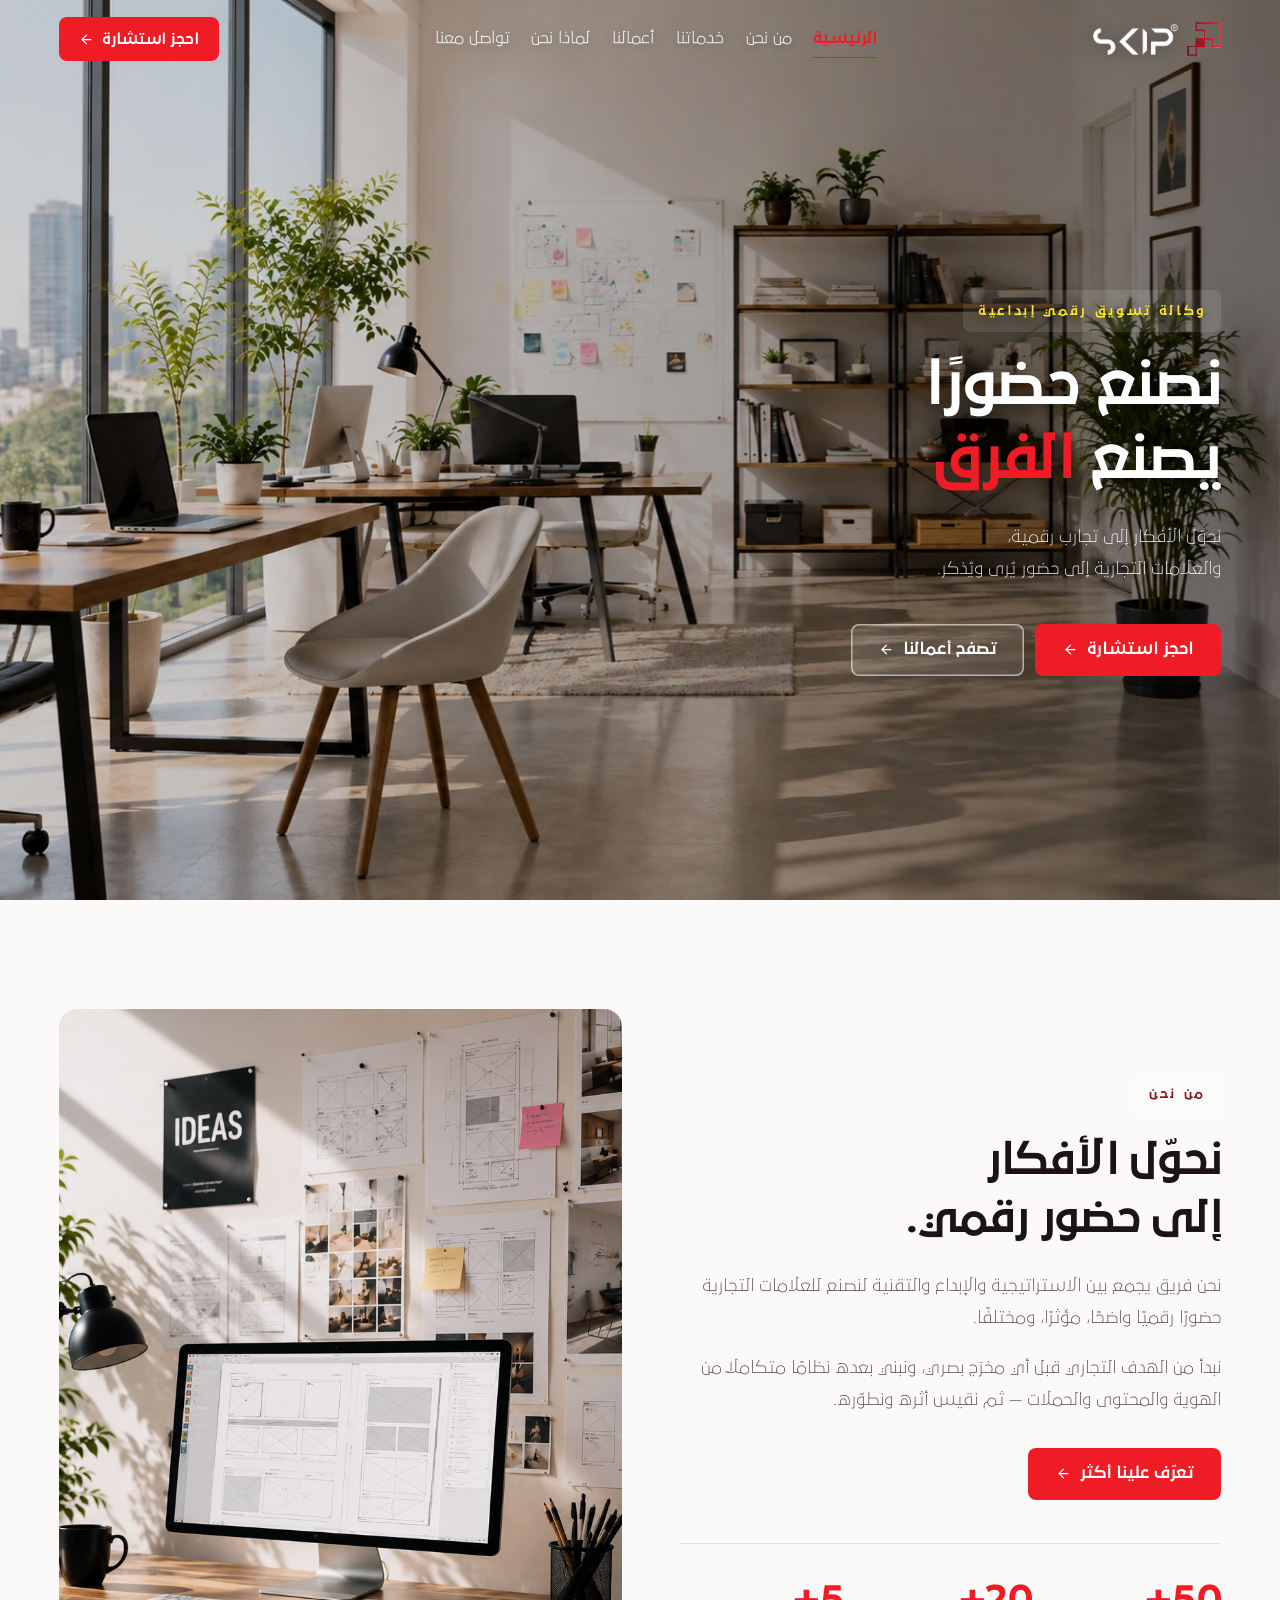
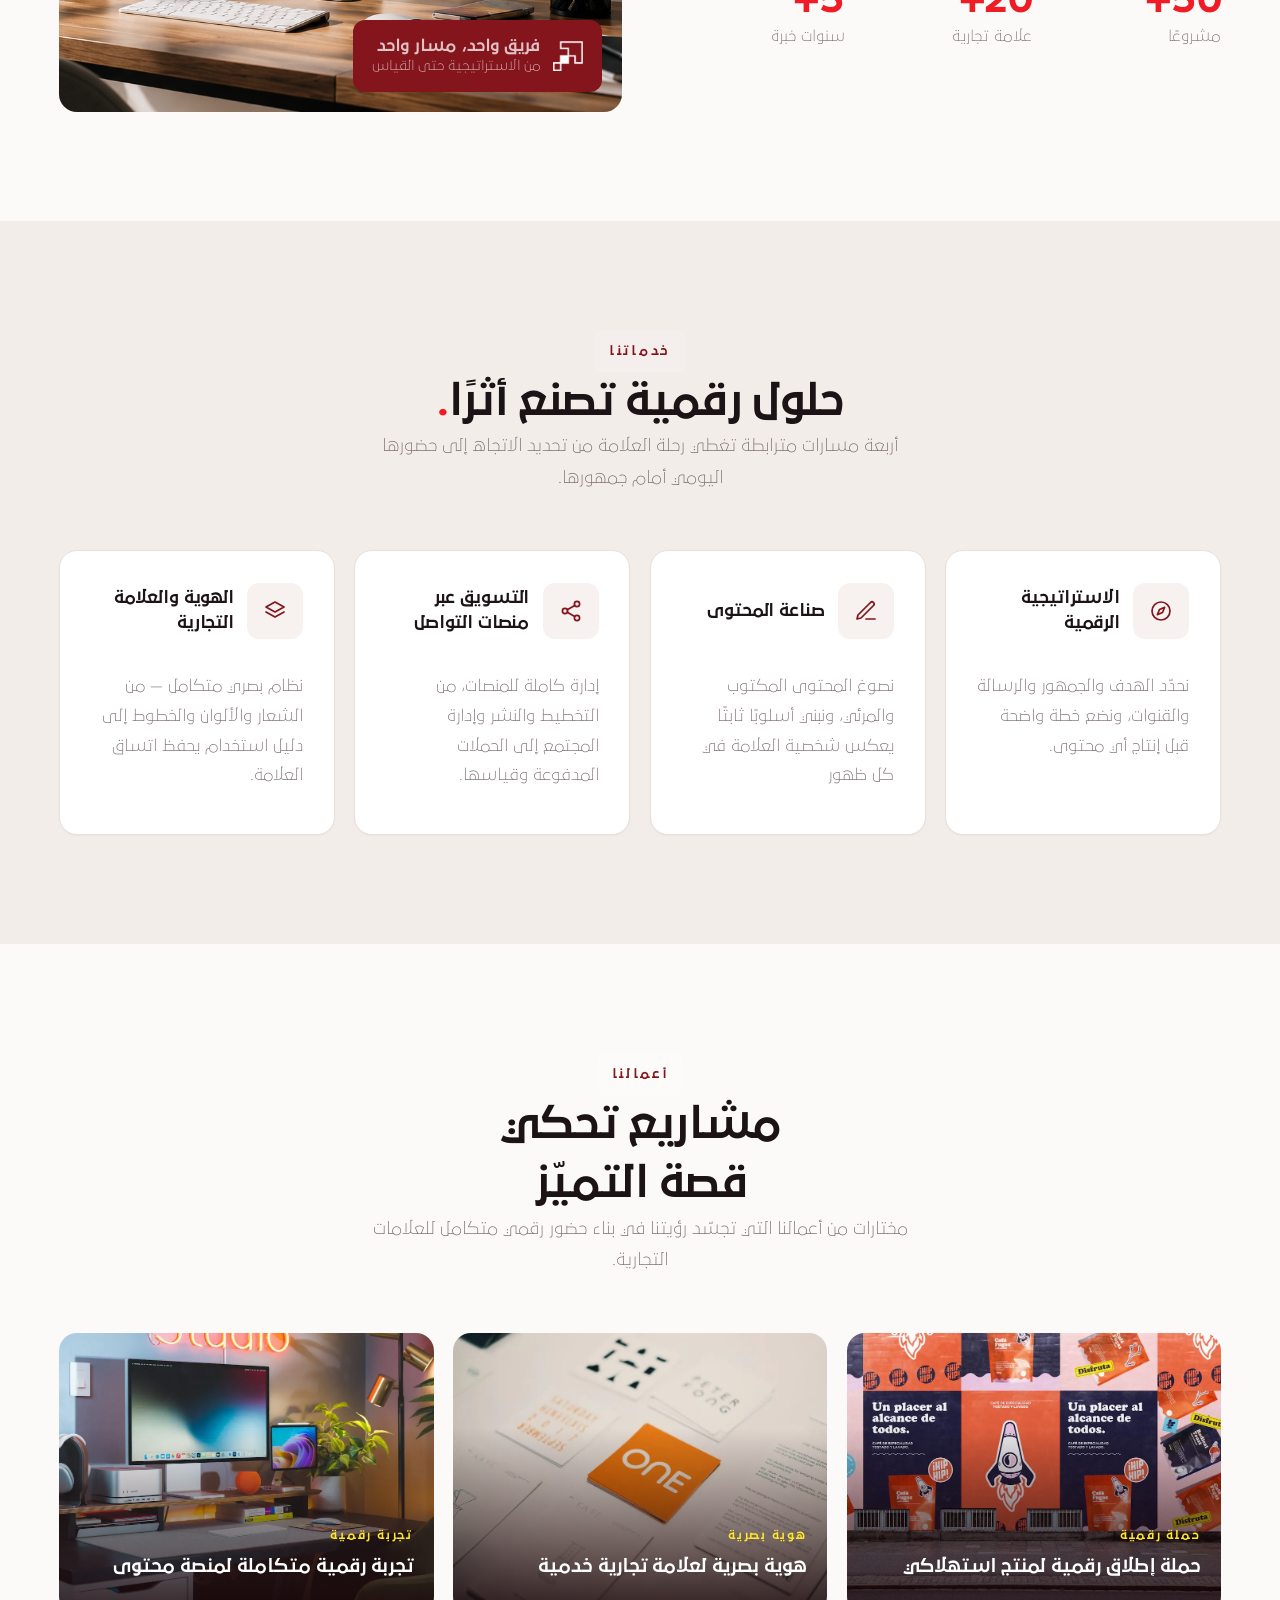
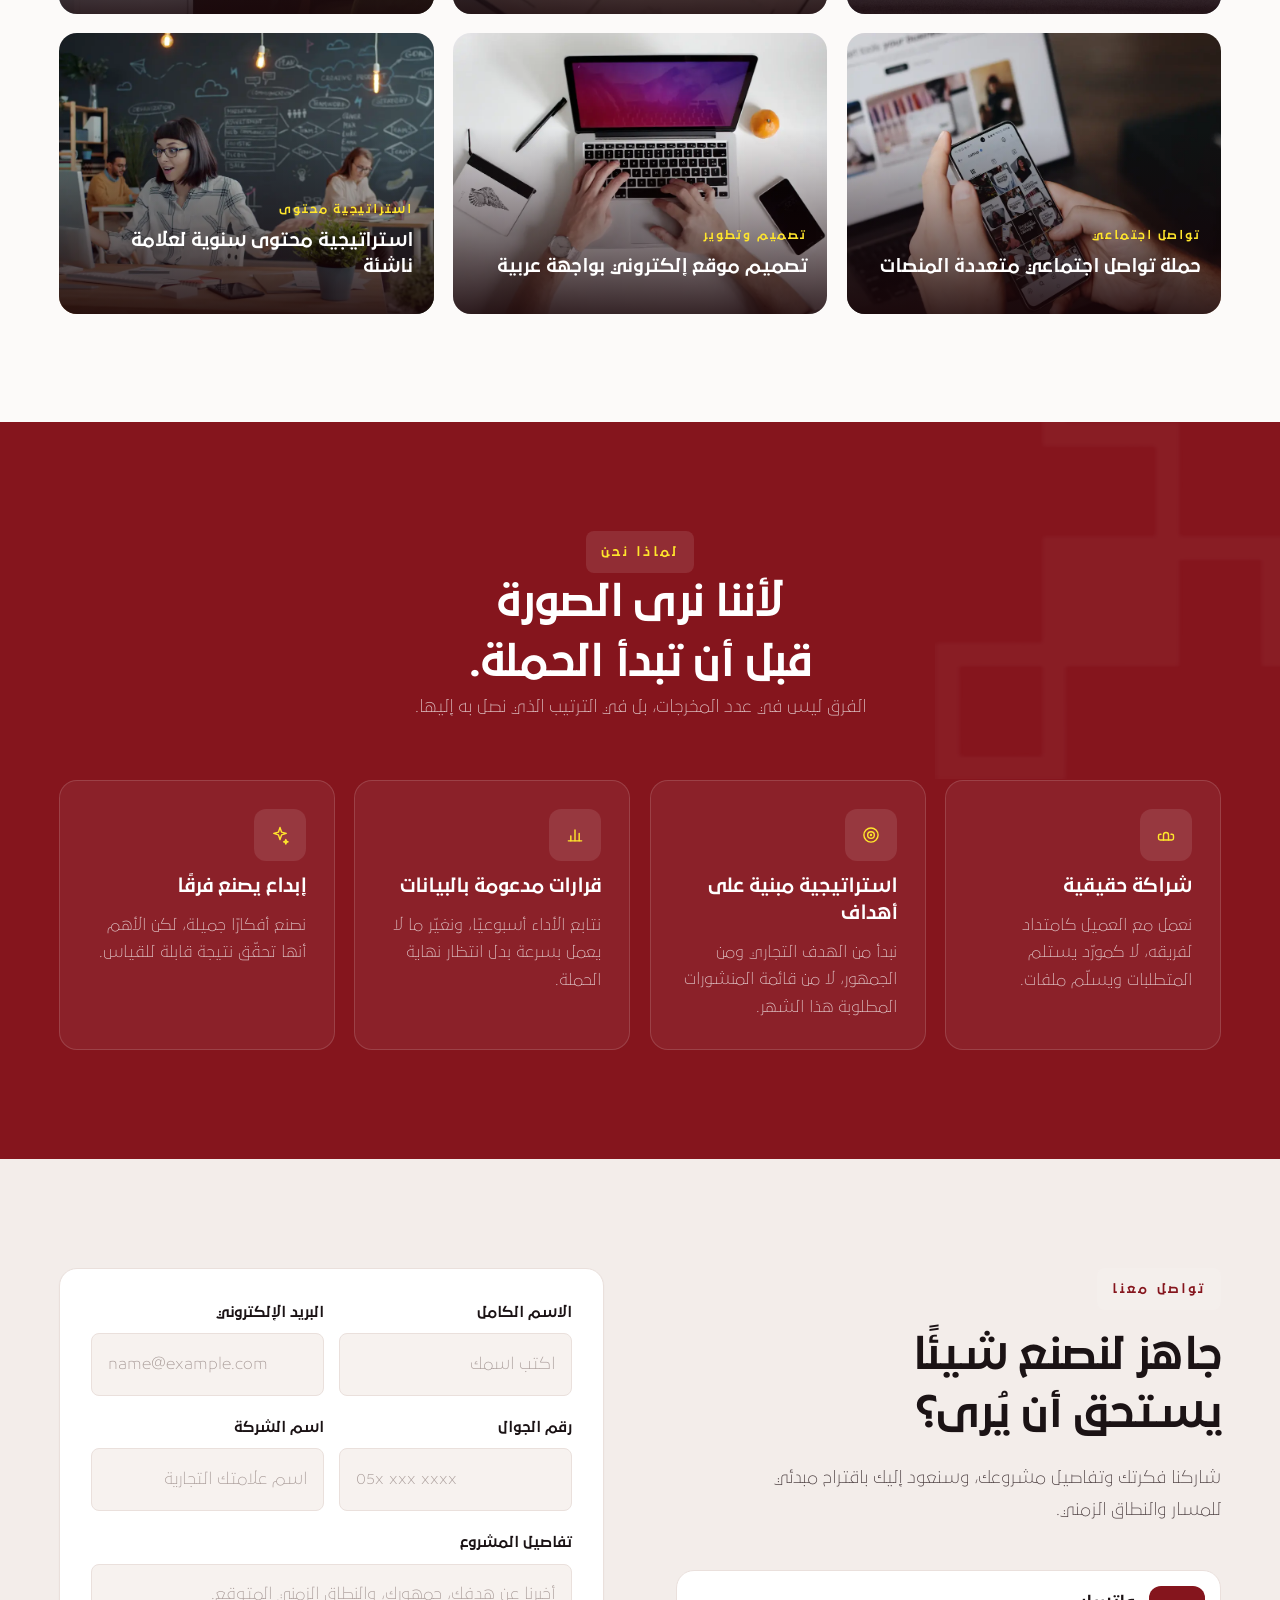
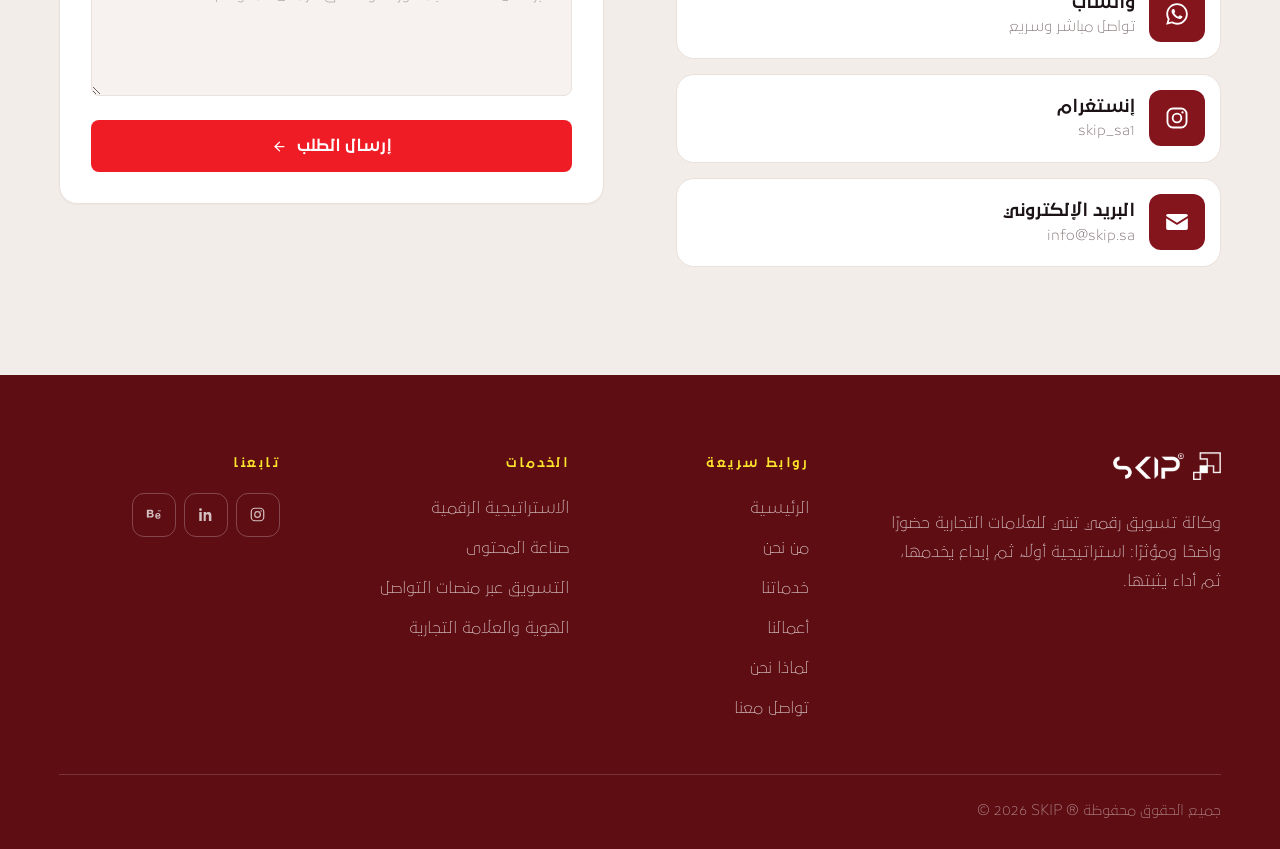
==== commit 94f80c9e: "secound4 commit" ====
--- a/index.html
+++ b/index.html
@@ -141,7 +141,7 @@
 
         <!-- ملاحظة: أرقام مبدئية للعرض — استبدلها بأرقام الوكالة الفعلية. -->
         <div class="stats rv" data-d="3">
-          <div><b>+50</b><span>مشروع</span></div>
+          <div><b>+50</b><span>مشروعًا</span></div>
           <div><b>+20</b><span>علامة تجارية</span></div>
           <div><b>+5</b><span>سنوات خبرة</span></div>
         </div>
@@ -169,10 +169,9 @@
     <div class="shead">
       <span class="eyebrow rv">خدماتنا</span>
       <h2 class="h2 rv" data-d="1">حلول رقمية تصنع أثرًا<span class="dot">.</span></h2>
-      <p class="rv" data-d="2">أربعة مسارات مترابطة تغطي رحلة العلامة من تحديد الاتجاه إلى ظهورها اليومي أمام جمهورها.</p>
-    </div>
-
-    <!-- ملاحظة: قائمة الخدمات قابلة للتعديل حسب ما تعتمده الوكالة. -->
+      <p class="rv" data-d="2">أربعة مسارات مترابطة تغطي رحلة العلامة من تحديد الاتجاه إلى حضورها اليومي أمام جمهورها.</p>
+    </div>
+
     <div class="svc">
       <article class="svc__card rv">
         <div class="svc__head">
@@ -187,7 +186,7 @@
           <span class="svc__icon" aria-hidden="true"><svg viewBox="0 0 24 24"><use href="#i-pen"></use></svg></span>
           <h3 class="svc__title">صناعة المحتوى</h3>
         </div>
-        <p class="svc__desc">نصوغ المحتوى المكتوب والمرئي، ونبني هوية ثابتة تعكس شخصية العلامة في كل ظهور.</p>
+        <p class="svc__desc">نصوغ المحتوى المكتوب والمرئي، ونبني أسلوبًا ثابتًا يعكس شخصية العلامة في كل ظهور</p>
       </article>
 
       <article class="svc__card rv" data-d="2">
@@ -195,7 +194,7 @@
           <span class="svc__icon" aria-hidden="true"><svg viewBox="0 0 24 24"><use href="#i-share"></use></svg></span>
           <h3 class="svc__title">التسويق عبر منصات التواصل</h3>
         </div>
-        <p class="svc__desc">إدارة كاملة للمنصات، التخطيط، النشر، إدارة المجتمع، والحملات المدفوعة وقياسها.</p>
+        <p class="svc__desc">إدارة كاملة للمنصات، من التخطيط والنشر وإدارة المجتمع إلى الحملات المدفوعة وقياسها.</p>
       </article>
 
       <article class="svc__card rv" data-d="3">
@@ -298,12 +297,12 @@
       <article class="why__card rv">
         <span class="why__ico"><svg viewBox="0 0 24 24" aria-hidden="true"><use href="#i-hands"></use></svg></span>
         <h3 class="h3">شراكة حقيقية</h3>
-        <p>نعمل مع العميل كامتداد لفريقه، لا كمورّد يستلم بريفًا ويسلّم ملفات.</p>
+        <p>نعمل مع العميل كامتداد لفريقه، لا كمورّد يستلم المتطلبات ويسلّم ملفات.</p>
       </article>
 
       <article class="why__card rv" data-d="1">
         <span class="why__ico"><svg viewBox="0 0 24 24" aria-hidden="true"><use href="#i-target"></use></svg></span>
-        <h3 class="h3">استراتيجية مبنية على هدف</h3>
+        <h3 class="h3">استراتيجية مبنية على أهداف</h3>
         <p>نبدأ من الهدف التجاري ومن الجمهور، لا من قائمة المنشورات المطلوبة هذا الشهر.</p>
       </article>
 
@@ -337,7 +336,7 @@
         <!-- ملاحظة: استبدل الروابط والحسابات أدناه ببيانات الوكالة الفعلية. -->
         <ul class="ccards rv" data-d="3">
           <li>
-            <a class="ccard" href="#" aria-label="واتساب">
+            <a class="ccard" href="https://wa.me/966510010702" aria-label="واتساب">
               <span class="ccard__ico"><svg viewBox="0 0 24 24" aria-hidden="true"><use href="#i-wa"></use></svg></span>
               <span class="ccard__txt">
                 <b>واتساب</b>
@@ -350,16 +349,16 @@
               <span class="ccard__ico"><svg viewBox="0 0 24 24" aria-hidden="true"><use href="#i-ig"></use></svg></span>
               <span class="ccard__txt">
                 <b>إنستغرام</b>
-                <span dir="ltr">@skip.design</span>
+                <span>skip_sa1</span>
               </span>
             </a>
           </li>
           <li>
-            <a class="ccard" href="#" aria-label="البريد الإلكتروني">
+            <a class="ccard" href="mailto:info@skip.sa" aria-label="البريد الإلكتروني">
               <span class="ccard__ico"><svg viewBox="0 0 24 24" aria-hidden="true"><use href="#i-mail"></use></svg></span>
               <span class="ccard__txt">
                 <b>البريد الإلكتروني</b>
-                <span dir="ltr">info@skip.design</span>
+                <span>info@skip.sa</span>
               </span>
             </a>
           </li>
@@ -443,26 +442,24 @@
         <ul>
           <li><a href="#services">الاستراتيجية الرقمية</a></li>
           <li><a href="#services">صناعة المحتوى</a></li>
-          <li><a href="#services">التسويق الرقمي</a></li>
+          <li><a href="#services"> التسويق عبر منصات التواصل</a></li>
           <li><a href="#services">الهوية والعلامة التجارية</a></li>
-          <li><a href="#services">تصميم وتطوير المواقع</a></li>
         </ul>
       </div>
 
       <div class="ftr__soc">
         <h4>تابعنا</h4>
-        <!-- استبدل الروابط أدناه بحسابات الوكالة الفعلية. -->
+
         <div class="soc">
-          <a href="#" aria-label="إنستغرام"><svg viewBox="0 0 24 24" aria-hidden="true"><use href="#i-ig"></use></svg></a>
-          <a href="#" aria-label="لينكدإن"><svg viewBox="0 0 24 24" aria-hidden="true"><use href="#i-in"></use></svg></a>
-          <a href="#" aria-label="بيهانس"><svg viewBox="0 0 24 24" aria-hidden="true"><use href="#i-be"></use></svg></a>
+          <a href="https://www.instagram.com/skip_sa1?igsh=dXZxaTFyYjhwNXI3" aria-label="إنستغرام"><svg viewBox="0 0 24 24" aria-hidden="true"><use href="#i-ig"></use></svg></a>
+          <a href="https://www.linkedin.com/company/skip sa" aria-label="لينكدإن"><svg viewBox="0 0 24 24" aria-hidden="true"><use href="#i-in"></use></svg></a>
+          <a href="https://www.behance.net/skip_sa" aria-label="بيهانس"><svg viewBox="0 0 24 24" aria-hidden="true"><use href="#i-be"></use></svg></a>
         </div>
       </div>
     </div>
 
     <div class="ftr__bar">
-      <span>جميع الحقوق محفوظة <bdi dir="ltr">© <span id="yr">2026</span> SKIP®</bdi></span>
-      <span>صُمّم وفق دليل هوية <bdi dir="ltr">SKIP®</bdi></span>
+      <span>جميع الحقوق محفوظة <bdi dir="ltr">© <span id="yr">2026</span> SKIP ®</bdi></span>
     </div>
   </div>
 </footer>
--- a/assets/css/style.css
+++ b/assets/css/style.css
@@ -500,7 +500,10 @@
 
 /* --------------------------------------------------------------- reveals  */
 .js .rv{opacity:0;transform:translateY(22px);transition:opacity .85s var(--ease-out),transform .85s var(--ease-out)}
-.js .rv.in{opacity:1;transform:none}
+.js .rv.in{opacity:1;transform:none;}
+.shead > .rv.in{
+  margin: 0 auto;
+}
 .js .rv[data-d="1"]{transition-delay:.08s}
 .js .rv[data-d="2"]{transition-delay:.16s}
 .js .rv[data-d="3"]{transition-delay:.24s}
